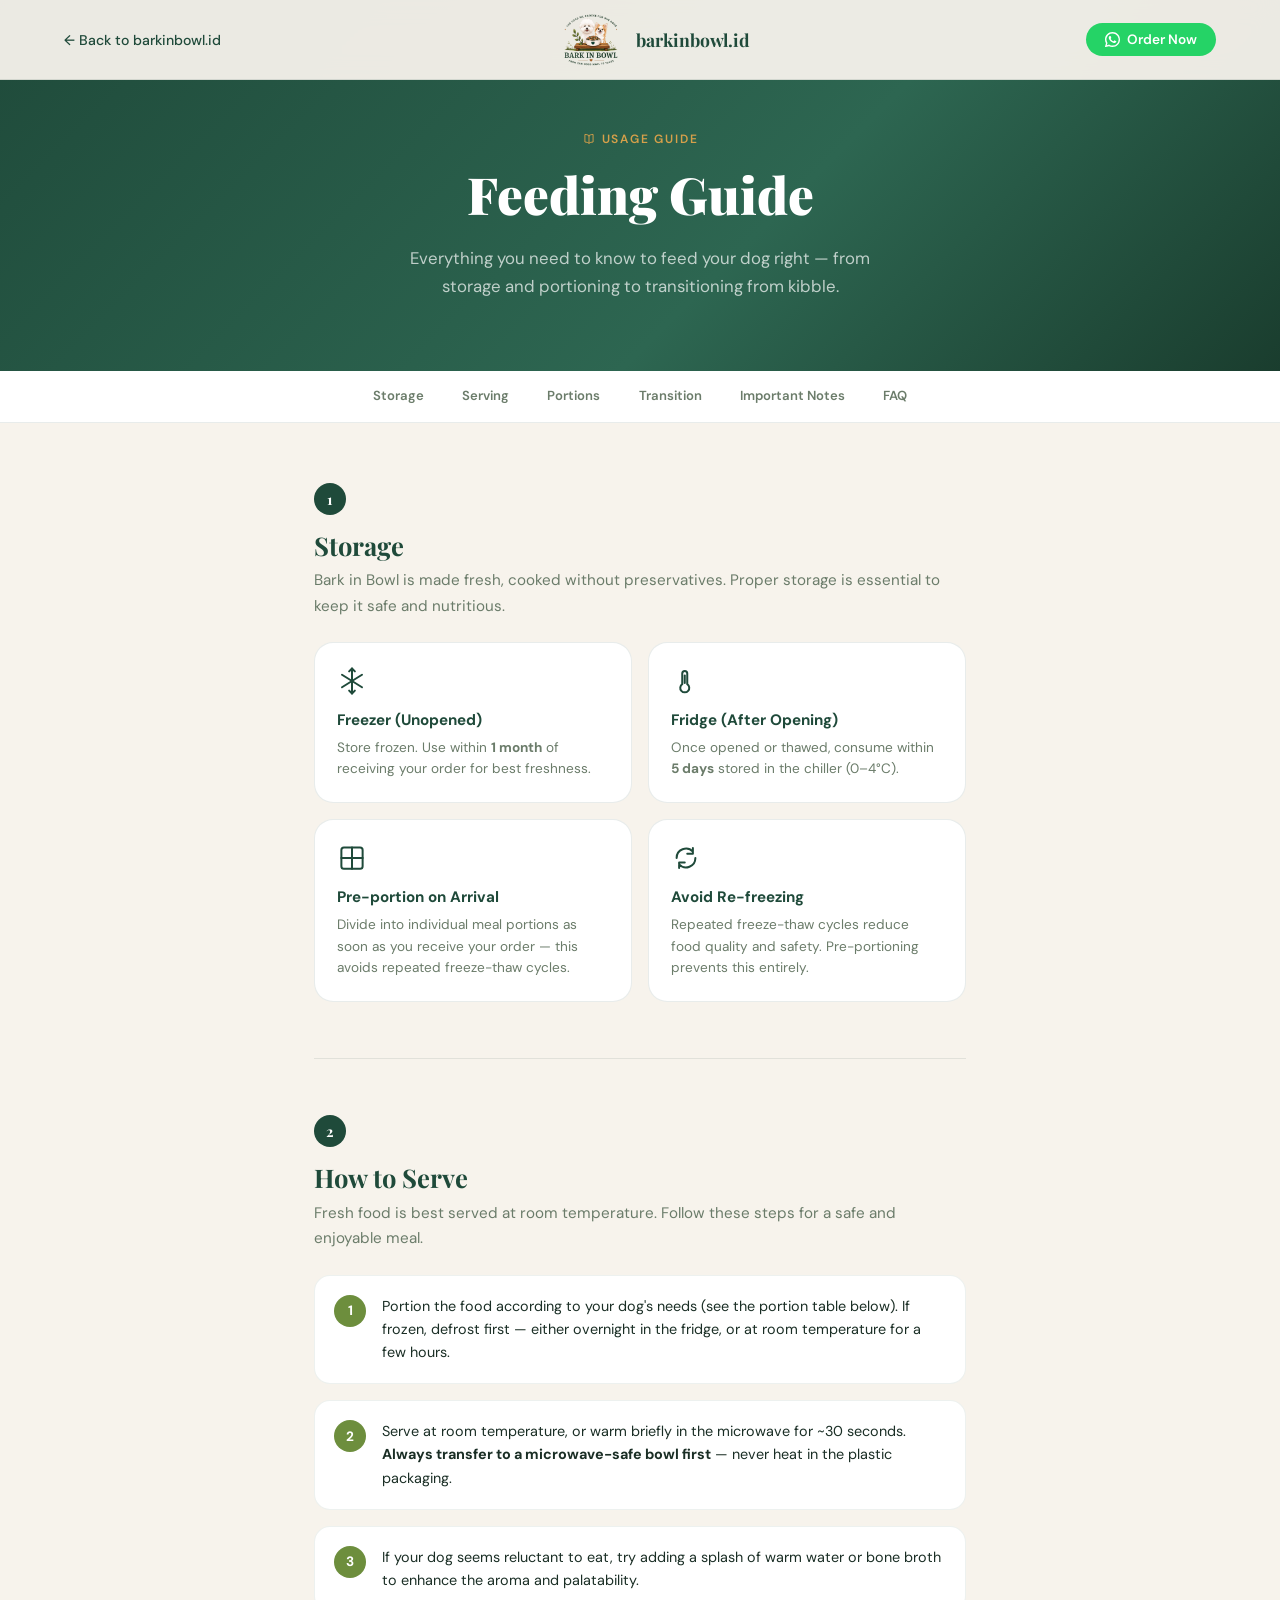
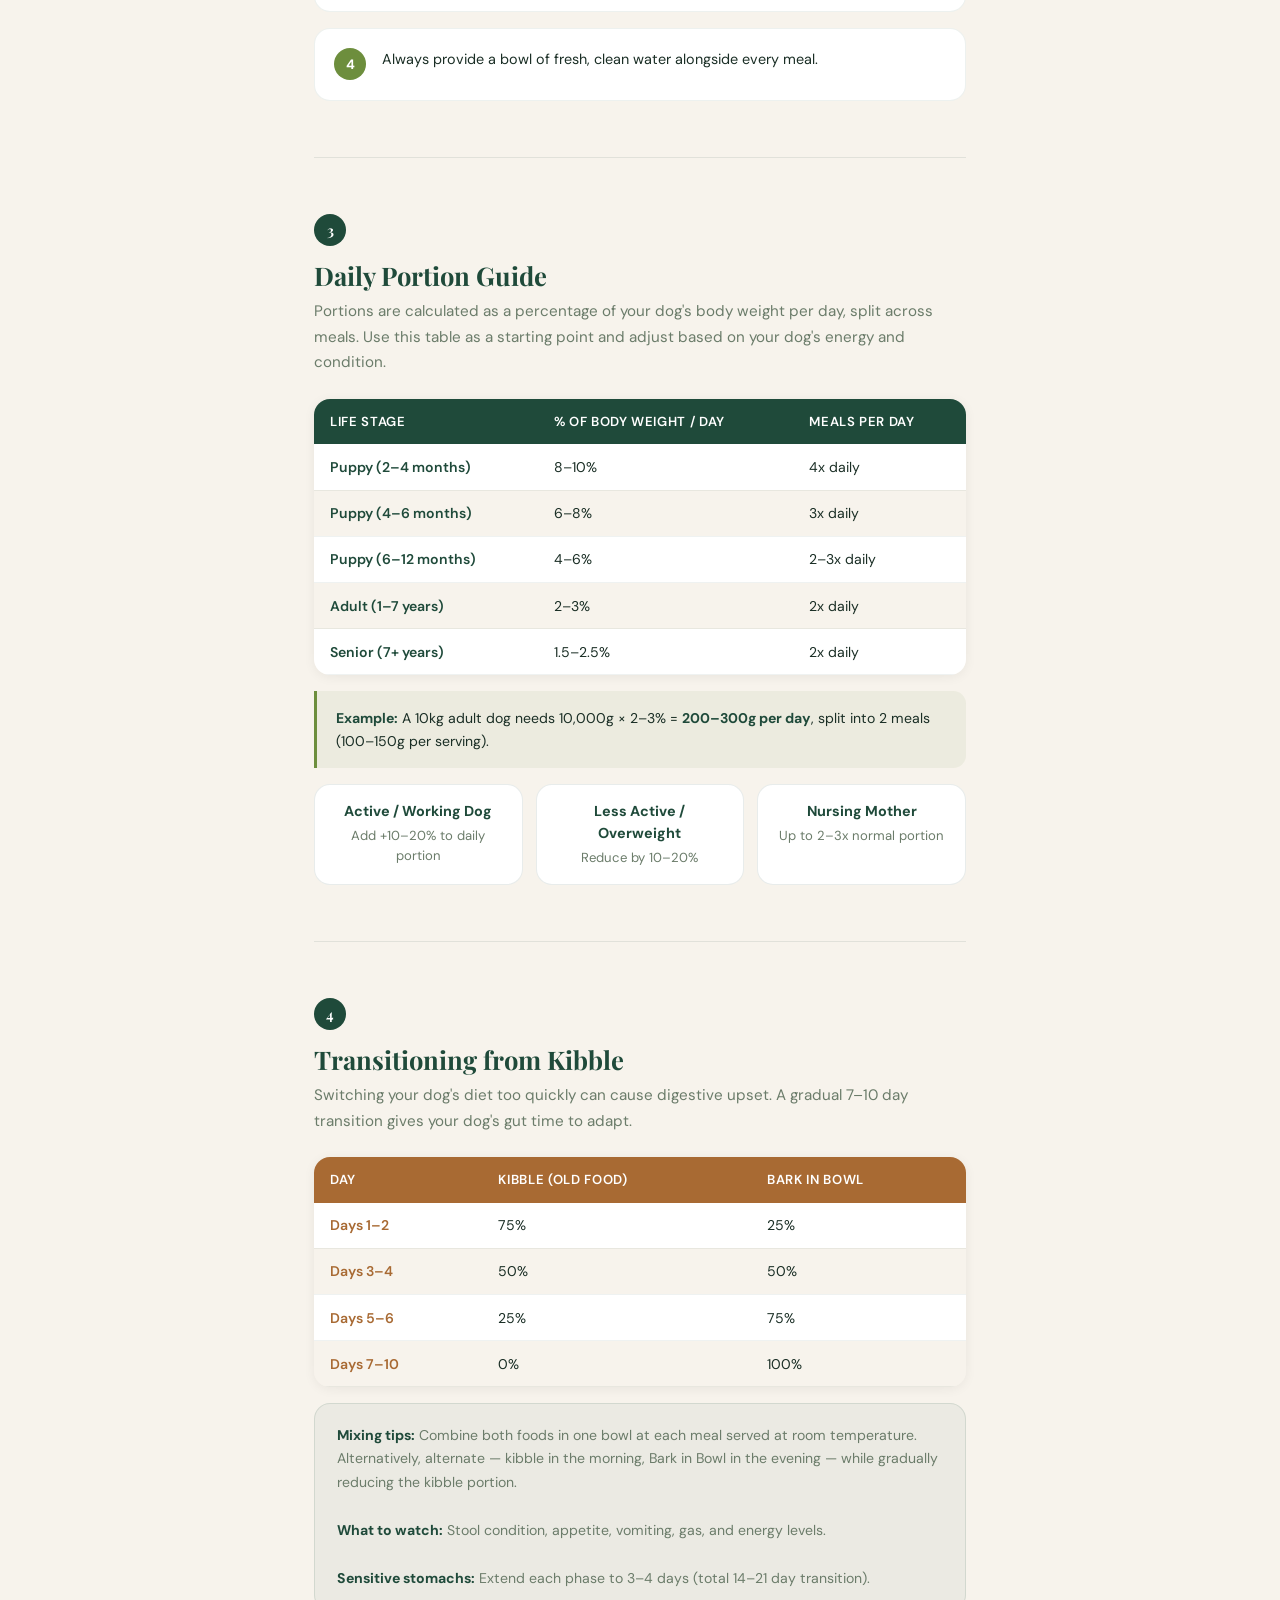
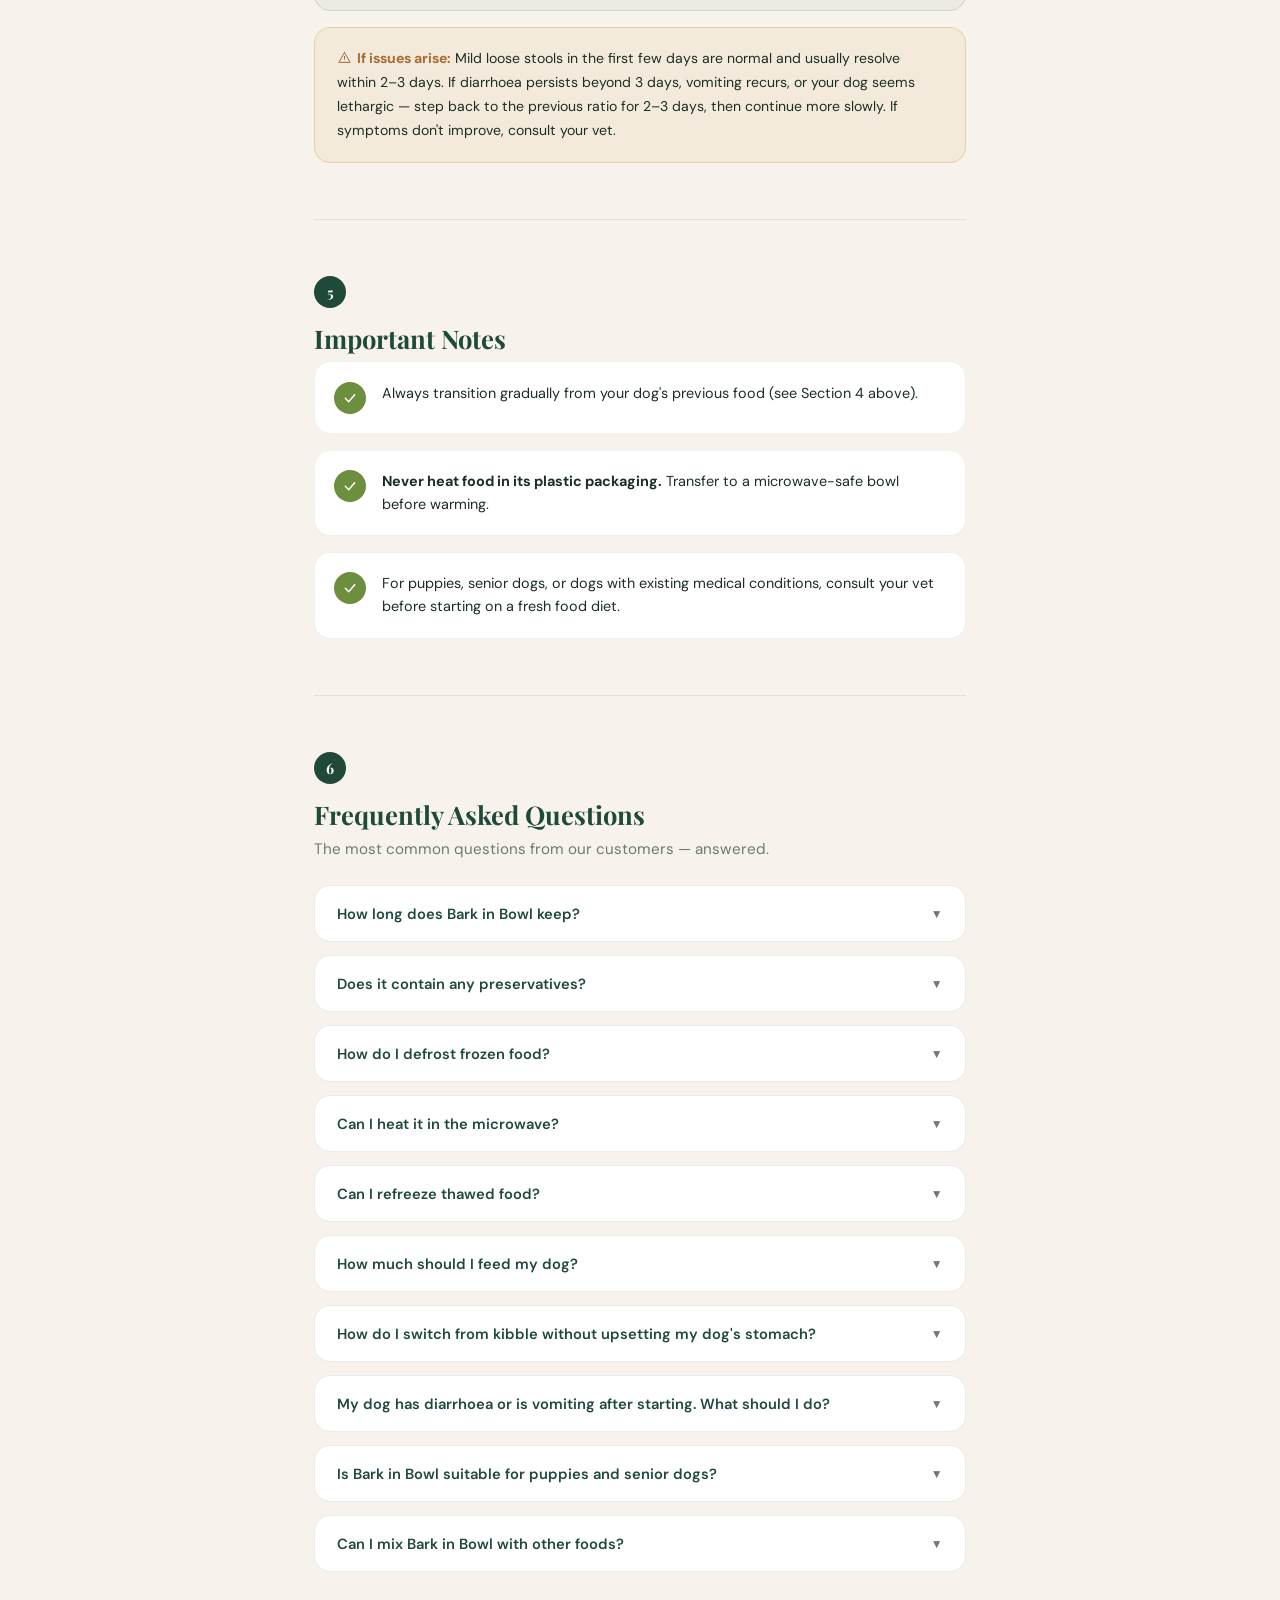
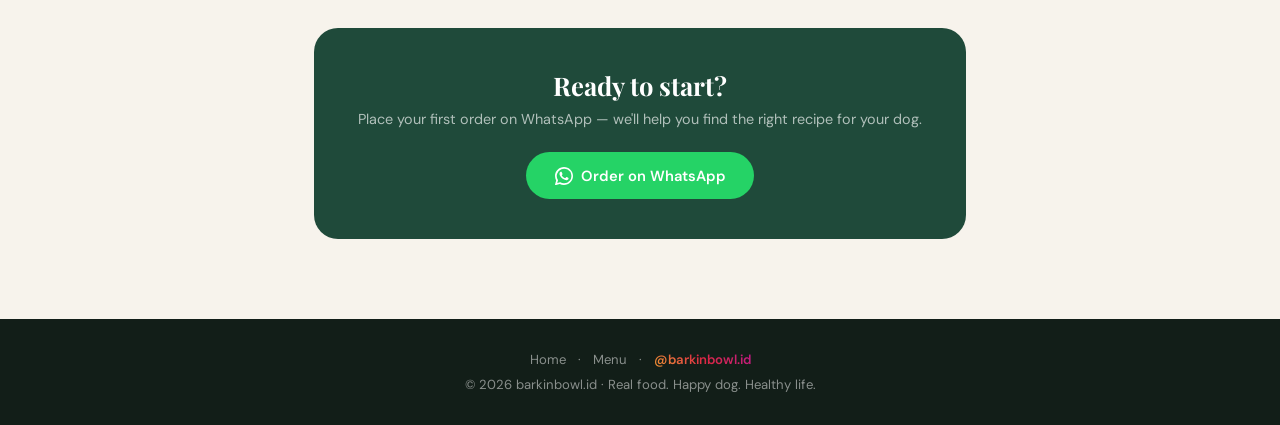
==== GuidePage/index.html @ c4e5d7c6 "Clean up URLs and stale WhatsApp number in feeding guide Rename GuidePage/guide.html to GuidePage/in" ====
<!DOCTYPE html>
<html lang="en">
<head>
  <meta charset="UTF-8"/>
  <meta name="viewport" content="width=device-width, initial-scale=1.0"/>
  <title>Feeding Guide – barkinbowl.id</title>
  <link href="https://fonts.googleapis.com/css2?family=Playfair+Display:ital,wght=0,700;0,900;1,700&family=DM+Sans:wght@300;400;500;600&display=swap" rel="stylesheet"/>
  <link rel="stylesheet" href="guide.css">
  <link rel="icon" href="../src/logo.png" type="image/png">
</head>
<body>

<nav>
  <a href="../" class="nav-back">← Back to barkinbowl.id</a>
  <a href="../" class="nav-logo">
    <img src="../src/logo.png" alt="Bark in Bowl" class="nav-logo-img">
    <span class="nav-logo-text">barkinbowl.id</span>
  </a>
  <a href="https://wa.me/6285110552828" target="_blank" class="nav-cta">
    <svg width="15" height="15" viewBox="0 0 24 24" fill="currentColor"><path d="M17.472 14.382c-.297-.149-1.758-.867-2.03-.967-.273-.099-.471-.148-.67.15-.197.297-.767.966-.94 1.164-.173.199-.347.223-.644.075-.297-.15-1.255-.463-2.39-1.475-.883-.788-1.48-1.761-1.653-2.059-.173-.297-.018-.458.13-.606.134-.133.298-.347.446-.52.149-.174.198-.298.298-.497.099-.198.05-.371-.025-.52-.075-.149-.669-1.612-.916-2.207-.242-.579-.487-.5-.669-.51-.173-.008-.371-.01-.57-.01-.198 0-.52.074-.792.372-.272.297-1.04 1.016-1.04 2.479 0 1.462 1.065 2.875 1.213 3.074.149.198 2.096 3.2 5.077 4.487.709.306 1.262.489 1.694.625.712.227 1.36.195 1.871.118.571-.085 1.758-.719 2.006-1.413.248-.694.248-1.289.173-1.413-.074-.124-.272-.198-.57-.347z"/><path d="M12 0C5.373 0 0 5.373 0 12c0 2.126.555 4.122 1.528 5.856L.057 23.215a.75.75 0 00.928.928l5.36-1.471A11.955 11.955 0 0012 24c6.627 0 12-5.373 12-12S18.627 0 12 0zm0 21.75a9.75 9.75 0 01-4.96-1.356l-.354-.21-3.676 1.008 1.007-3.676-.21-.354A9.75 9.75 0 1112 21.75z"/></svg>
    <span class="nav-cta-long">Order Now</span>
  </a>
</nav>

<div class="guide-hero">
  <div class="guide-hero-label"><svg viewBox="0 0 24 24" fill="none" stroke="currentColor" stroke-width="1.6" stroke-linecap="round" stroke-linejoin="round"><path d="M12 6.2C10.2 4.9 7.8 4.2 5 4.2v13c2.8 0 5.2.7 7 2 1.8-1.3 4.2-2 7-2v-13c-2.8 0-5.2.7-7 2z"/><line x1="12" y1="6.2" x2="12" y2="19.2"/></svg> Usage Guide</div>
  <h1>Feeding Guide</h1>
  <p>Everything you need to know to feed your dog right — from storage and portioning to transitioning from kibble.</p>
</div>

<div class="jump-nav">
  <a href="#storage">Storage</a>
  <a href="#serving">Serving</a>
  <a href="#portions">Portions</a>
  <a href="#transition">Transition</a>
  <a href="#notes">Important Notes</a>
  <a href="#faq">FAQ</a>
</div>

<div class="guide-content">

  <!-- 1. STORAGE -->
  <div class="guide-section" id="storage">
    <div class="guide-section-num">1</div>
    <h2>Storage</h2>
    <p class="section-intro">Bark in Bowl is made fresh, cooked without preservatives. Proper storage is essential to keep it safe and nutritious.</p>
    <div class="storage-cards">
      <div class="storage-card">
        <div class="s-icon"><svg viewBox="0 0 24 24" fill="none" stroke="currentColor" stroke-width="1.6" stroke-linecap="round"><line x1="12" y1="2" x2="12" y2="22"/><line x1="4" y1="7" x2="20" y2="17"/><line x1="20" y1="7" x2="4" y2="17"/><path d="M12 2l-2.3 2.3M12 2l2.3 2.3"/><path d="M12 22l-2.3-2.3M12 22l2.3-2.3"/></svg></div>
        <h4>Freezer (Unopened)</h4>
        <p>Store frozen. Use within <strong>1 month</strong> of receiving your order for best freshness.</p>
      </div>
      <div class="storage-card">
        <div class="s-icon"><svg viewBox="0 0 24 24" fill="none" stroke="currentColor" stroke-width="1.6" stroke-linecap="round" stroke-linejoin="round"><path d="M13 14.5V6a2 2 0 0 0-4 0v8.5a3.6 3.6 0 1 0 4 0z"/><line x1="11" y1="7.5" x2="11" y2="13.5"/></svg></div>
        <h4>Fridge (After Opening)</h4>
        <p>Once opened or thawed, consume within <strong>5 days</strong> stored in the chiller (0–4°C).</p>
      </div>
      <div class="storage-card">
        <div class="s-icon"><svg viewBox="0 0 24 24" fill="none" stroke="currentColor" stroke-width="1.6" stroke-linecap="round" stroke-linejoin="round"><rect x="3.5" y="3.5" width="17" height="17" rx="2"/><line x1="12" y1="3.5" x2="12" y2="20.5"/><line x1="3.5" y1="12" x2="20.5" y2="12"/></svg></div>
        <h4>Pre-portion on Arrival</h4>
        <p>Divide into individual meal portions as soon as you receive your order — this avoids repeated freeze-thaw cycles.</p>
      </div>
      <div class="storage-card">
        <div class="s-icon"><svg viewBox="0 0 24 24" fill="none" stroke="currentColor" stroke-width="1.6" stroke-linecap="round" stroke-linejoin="round"><path d="M4.5 12a7.5 7.5 0 0 1 13-5.1M17.5 4v4.5H13"/><path d="M19.5 12a7.5 7.5 0 0 1-13 5.1M6.5 20v-4.5H11"/></svg></div>
        <h4>Avoid Re-freezing</h4>
        <p>Repeated freeze-thaw cycles reduce food quality and safety. Pre-portioning prevents this entirely.</p>
      </div>
    </div>
  </div>
  <hr class="divider"/>

  <!-- 2. SERVING -->
  <div class="guide-section" id="serving">
    <div class="guide-section-num">2</div>
    <h2>How to Serve</h2>
    <p class="section-intro">Fresh food is best served at room temperature. Follow these steps for a safe and enjoyable meal.</p>
    <div class="serving-steps">
      <div class="serving-step">
        <div class="s-num">1</div>
        <p>Portion the food according to your dog's needs (see the portion table below). If frozen, defrost first — either overnight in the fridge, or at room temperature for a few hours.</p>
      </div>
      <div class="serving-step">
        <div class="s-num">2</div>
        <p>Serve at room temperature, or warm briefly in the microwave for ~30 seconds. <strong>Always transfer to a microwave-safe bowl first</strong> — never heat in the plastic packaging.</p>
      </div>
      <div class="serving-step">
        <div class="s-num">3</div>
        <p>If your dog seems reluctant to eat, try adding a splash of warm water or bone broth to enhance the aroma and palatability.</p>
      </div>
      <div class="serving-step">
        <div class="s-num">4</div>
        <p>Always provide a bowl of fresh, clean water alongside every meal.</p>
      </div>
    </div>
  </div>
  <hr class="divider"/>

  <!-- 3. PORTIONS -->
  <div class="guide-section" id="portions">
    <div class="guide-section-num">3</div>
    <h2>Daily Portion Guide</h2>
    <p class="section-intro">Portions are calculated as a percentage of your dog's body weight per day, split across meals. Use this table as a starting point and adjust based on your dog's energy and condition.</p>
    <table class="portion-table">
      <thead>
        <tr>
          <th>Life Stage</th>
          <th>% of Body Weight / Day</th>
          <th>Meals per Day</th>
        </tr>
      </thead>
      <tbody>
        <tr><td>Puppy (2–4 months)</td><td>8–10%</td><td>4x daily</td></tr>
        <tr><td>Puppy (4–6 months)</td><td>6–8%</td><td>3x daily</td></tr>
        <tr><td>Puppy (6–12 months)</td><td>4–6%</td><td>2–3x daily</td></tr>
        <tr><td>Adult (1–7 years)</td><td>2–3%</td><td>2x daily</td></tr>
        <tr><td>Senior (7+ years)</td><td>1.5–2.5%</td><td>2x daily</td></tr>
      </tbody>
    </table>
    <div class="portion-example">
      <strong>Example:</strong> A 10kg adult dog needs 10,000g × 2–3% = <strong>200–300g per day</strong>, split into 2 meals (100–150g per serving).
    </div>
    <div class="adjust-grid">
      <div class="adjust-card"><strong>Active / Working Dog</strong>Add +10–20% to daily portion</div>
      <div class="adjust-card"><strong>Less Active / Overweight</strong>Reduce by 10–20%</div>
      <div class="adjust-card"><strong>Nursing Mother</strong>Up to 2–3x normal portion</div>
    </div>
  </div>
  <hr class="divider"/>

  <!-- 4. TRANSITION -->
  <div class="guide-section" id="transition">
    <div class="guide-section-num">4</div>
    <h2>Transitioning from Kibble</h2>
    <p class="section-intro">Switching your dog's diet too quickly can cause digestive upset. A gradual 7–10 day transition gives your dog's gut time to adapt.</p>
    <table class="transition-table">
      <thead>
        <tr>
          <th>Day</th>
          <th>Kibble (old food)</th>
          <th>Bark in Bowl</th>
        </tr>
      </thead>
      <tbody>
        <tr><td>Days 1–2</td><td>75%</td><td>25%</td></tr>
        <tr><td>Days 3–4</td><td>50%</td><td>50%</td></tr>
        <tr><td>Days 5–6</td><td>25%</td><td>75%</td></tr>
        <tr><td>Days 7–10</td><td>0%</td><td>100%</td></tr>
      </tbody>
    </table>
    <div class="tip-box">
      <strong>Mixing tips:</strong> Combine both foods in one bowl at each meal served at room temperature. Alternatively, alternate — kibble in the morning, Bark in Bowl in the evening — while gradually reducing the kibble portion.<br><br>
      <strong>What to watch:</strong> Stool condition, appetite, vomiting, gas, and energy levels.<br><br>
      <strong>Sensitive stomachs:</strong> Extend each phase to 3–4 days (total 14–21 day transition).
    </div>
    <div class="warning-box">
      <strong><svg class="warning-icon" viewBox="0 0 24 24" fill="none" stroke="currentColor" stroke-width="1.6" stroke-linecap="round" stroke-linejoin="round"><path d="M12 3.8l9 16H3l9-16z"/><line x1="12" y1="10" x2="12" y2="14.5"/><circle cx="12" cy="17.3" r="0.6" fill="currentColor" stroke="none"/></svg> If issues arise:</strong> Mild loose stools in the first few days are normal and usually resolve within 2–3 days. If diarrhoea persists beyond 3 days, vomiting recurs, or your dog seems lethargic — step back to the previous ratio for 2–3 days, then continue more slowly. If symptoms don't improve, consult your vet.
    </div>
  </div>
  <hr class="divider"/>

  <!-- 5. NOTES -->
  <div class="guide-section" id="notes">
    <div class="guide-section-num">5</div>
    <h2>Important Notes</h2>
    <div class="serving-steps">
      <div class="serving-step">
        <div class="s-num"><svg viewBox="0 0 24 24" fill="none" stroke="currentColor" stroke-width="2.2" stroke-linecap="round" stroke-linejoin="round"><path d="M5 12.5l5 5L19 7"/></svg></div>
        <p>Always transition gradually from your dog's previous food (see Section 4 above).</p>
      </div>
      <div class="serving-step">
        <div class="s-num"><svg viewBox="0 0 24 24" fill="none" stroke="currentColor" stroke-width="2.2" stroke-linecap="round" stroke-linejoin="round"><path d="M5 12.5l5 5L19 7"/></svg></div>
        <p><strong>Never heat food in its plastic packaging.</strong> Transfer to a microwave-safe bowl before warming.</p>
      </div>
      <div class="serving-step">
        <div class="s-num"><svg viewBox="0 0 24 24" fill="none" stroke="currentColor" stroke-width="2.2" stroke-linecap="round" stroke-linejoin="round"><path d="M5 12.5l5 5L19 7"/></svg></div>
        <p>For puppies, senior dogs, or dogs with existing medical conditions, consult your vet before starting on a fresh food diet.</p>
      </div>
    </div>
  </div>
  <hr class="divider"/>

  <!-- 6. FAQ -->
  <div class="guide-section" id="faq">
    <div class="guide-section-num">6</div>
    <h2>Frequently Asked Questions</h2>
    <p class="section-intro">The most common questions from our customers — answered.</p>
    <div class="faq-list">

      <div class="faq-item">
        <div class="faq-q" onclick="toggleFaq(this)">How long does Bark in Bowl keep? <span class="faq-arrow">▼</span></div>
        <div class="faq-a">Up to 1 month frozen (from the date received). Once opened or thawed, consume within 5 days stored in the fridge at 0–4°C.</div>
      </div>

      <div class="faq-item">
        <div class="faq-q" onclick="toggleFaq(this)">Does it contain any preservatives? <span class="faq-arrow">▼</span></div>
        <div class="faq-a">No. Bark in Bowl is made fresh and cooked without any preservatives or artificial additives. This is why proper storage is important.</div>
      </div>

      <div class="faq-item">
        <div class="faq-q" onclick="toggleFaq(this)">How do I defrost frozen food? <span class="faq-arrow">▼</span></div>
        <div class="faq-a">Move the portion you need to the fridge the night before, or leave it at room temperature for a few hours before serving. Avoid leaving food at room temperature for more than 2 hours.</div>
      </div>

      <div class="faq-item">
        <div class="faq-q" onclick="toggleFaq(this)">Can I heat it in the microwave? <span class="faq-arrow">▼</span></div>
        <div class="faq-a">Yes — about 30 seconds is usually enough. Always transfer to a microwave-safe bowl first. Never heat inside the original plastic packaging.</div>
      </div>

      <div class="faq-item">
        <div class="faq-q" onclick="toggleFaq(this)">Can I refreeze thawed food? <span class="faq-arrow">▼</span></div>
        <div class="faq-a">We strongly advise against it. Repeated freeze-thaw cycles reduce quality and food safety. This is why we recommend pre-portioning your order on the day it arrives.</div>
      </div>

      <div class="faq-item">
        <div class="faq-q" onclick="toggleFaq(this)">How much should I feed my dog? <span class="faq-arrow">▼</span></div>
        <div class="faq-a">Use the portion table in Section 3 — portions are calculated as a percentage of your dog's body weight based on their life stage. Adjust up or down based on activity level and body condition.</div>
      </div>

      <div class="faq-item">
        <div class="faq-q" onclick="toggleFaq(this)">How do I switch from kibble without upsetting my dog's stomach? <span class="faq-arrow">▼</span></div>
        <div class="faq-a">Follow the 7–10 day gradual transition plan in Section 4. Mix the two foods slowly, increasing Bark in Bowl while reducing kibble over time. Dogs with sensitive stomachs may need 14–21 days.</div>
      </div>

      <div class="faq-item">
        <div class="faq-q" onclick="toggleFaq(this)">My dog has diarrhoea or is vomiting after starting. What should I do? <span class="faq-arrow">▼</span></div>
        <div class="faq-a">Mild loose stools in the first few days are common and usually resolve on their own within 2–3 days. If symptoms persist beyond 3 days, or your dog seems lethargic or is vomiting repeatedly — step back to the previous kibble ratio for a few days, then continue the transition more slowly. If it doesn't improve, consult your vet.</div>
      </div>

      <div class="faq-item">
        <div class="faq-q" onclick="toggleFaq(this)">Is Bark in Bowl suitable for puppies and senior dogs? <span class="faq-arrow">▼</span></div>
        <div class="faq-a">Yes, it's suitable for all life stages. However, for puppies, senior dogs, or dogs with existing health conditions, we recommend consulting your vet before starting.</div>
      </div>

      <div class="faq-item">
        <div class="faq-q" onclick="toggleFaq(this)">Can I mix Bark in Bowl with other foods? <span class="faq-arrow">▼</span></div>
        <div class="faq-a">Yes — especially during the transition period. Serve the mixture at room temperature. Avoid microwaving mixed kibble-and-fresh meals together.</div>
      </div>

    </div>
  </div>

  <!-- BOTTOM CTA -->
  <div class="guide-cta">
    <h3>Ready to start?</h3>
    <p>Place your first order on WhatsApp — we'll help you find the right recipe for your dog.</p>
    <a href="https://wa.me/6285110552828?text=Hi!%20I'd%20like%20to%20place%20an%20order%20from%20barkinbowl.id" target="_blank">
      <svg width="18" height="18" viewBox="0 0 24 24" fill="currentColor"><path d="M17.472 14.382c-.297-.149-1.758-.867-2.03-.967-.273-.099-.471-.148-.67.15-.197.297-.767.966-.94 1.164-.173.199-.347.223-.644.075-.297-.15-1.255-.463-2.39-1.475-.883-.788-1.48-1.761-1.653-2.059-.173-.297-.018-.458.13-.606.134-.133.298-.347.446-.52.149-.174.198-.298.298-.497.099-.198.05-.371-.025-.52-.075-.149-.669-1.612-.916-2.207-.242-.579-.487-.5-.669-.51-.173-.008-.371-.01-.57-.01-.198 0-.52.074-.792.372-.272.297-1.04 1.016-1.04 2.479 0 1.462 1.065 2.875 1.213 3.074.149.198 2.096 3.2 5.077 4.487.709.306 1.262.489 1.694.625.712.227 1.36.195 1.871.118.571-.085 1.758-.719 2.006-1.413.248-.694.248-1.289.173-1.413-.074-.124-.272-.198-.57-.347z"/><path d="M12 0C5.373 0 0 5.373 0 12c0 2.126.555 4.122 1.528 5.856L.057 23.215a.75.75 0 00.928.928l5.36-1.471A11.955 11.955 0 0012 24c6.627 0 12-5.373 12-12S18.627 0 12 0zm0 21.75a9.75 9.75 0 01-4.96-1.356l-.354-.21-3.676 1.008 1.007-3.676-.21-.354A9.75 9.75 0 1112 21.75z"/></svg>
      Order on WhatsApp
    </a>
  </div>

</div>

<footer>
  <p>
    <a href="../">Home</a> ·
    <a href="../#menu">Menu</a> ·
    <a href="https://instagram.com/barkinbowl.id" target="_blank" class="ig-handle">@barkinbowl.id</a>
  </p>
  <p class="footer-copyright">© 2026 barkinbowl.id · Real food. Happy dog. Healthy life.</p>
</footer>

<script>
  function toggleFaq(el) {
    const item = el.parentElement;
    item.classList.toggle('open');
  }
</script>
</body>
</html>
---- GuidePage/guide.css ----
*, *::before, *::after { box-sizing: border-box; margin: 0; padding: 0; }

:root {
  --forest: #1F4A3A; 
  --cream: #F7F3EC; 
  --brown: #A86A33;
  --sage: #A9B88D; 
  --leaf: #6D8E3D; 
  --honey: #D6A04A;
  --text: #1a2e25; 
  --muted: #6b7c6a; 
  --wa-green: #25D366;
}

html { scroll-behavior: smooth; }
body { font-family: 'DM Sans', sans-serif; background: var(--cream); color: var(--text); overflow-x: hidden; }

/* ─── NAV ─── */
nav {
  position: fixed; top: 0; width: 100%; z-index: 100;
  background: rgba(247,243,236,0.95); backdrop-filter: blur(12px);
  border-bottom: 1px solid rgba(31,74,58,0.12);
  display: flex; align-items: center; justify-content: space-between;
  padding: 0 5vw; height: 80px;
}
.nav-logo { display: flex; align-items: center; gap: 10px; text-decoration: none; }
.nav-logo-img { height: 70px; width: auto; display: block; }
.nav-logo-text { font-family: 'Playfair Display', serif; font-size: 1.1rem; font-weight: 700; color: var(--forest); }
.nav-back { display: flex; align-items: center; gap: 6px; text-decoration: none; color: var(--forest); font-size: 0.88rem; font-weight: 500; transition: color .2s; }
.nav-back:hover { color: var(--brown); }
.nav-cta {
  background: var(--wa-green); color: #fff; border: none; border-radius: 2rem;
  padding: 0.5rem 1.2rem; font-size: 0.85rem; font-weight: 600;
  display: flex; align-items: center; gap: 7px; text-decoration: none;
}

/* ─── HERO ─── */
.guide-hero {
  background: linear-gradient(135deg, var(--forest) 0%, #2d6651 60%, #1a3d2e 100%);
  padding: 130px 5vw 70px; text-align: center;
}
.guide-hero-label { display: inline-flex; align-items: center; gap: 6px; font-size: 0.75rem; font-weight: 600; letter-spacing: 0.15em; text-transform: uppercase; color: var(--honey); margin-bottom: 0.8rem; }
.guide-hero-label svg { width: 14px; height: 14px; }
.guide-hero h1 { font-family: 'Playfair Display', serif; font-size: clamp(2.2rem, 4vw, 3.5rem); font-weight: 900; color: #fff; margin-bottom: 1rem; }
.guide-hero p { font-size: 1.05rem; color: rgba(255,255,255,0.7); max-width: 520px; margin: 0 auto; line-height: 1.7; }

/* ─── JUMP NAV ─── */
.jump-nav {
  background: #fff; border-bottom: 1px solid rgba(31,74,58,0.1);
  padding: 0 5vw; display: flex; gap: 0; overflow-x: auto; position: sticky; top: 80px; z-index: 50; justify-content: center;
}
.jump-nav a {
  padding: 1rem 1.2rem; font-size: 0.82rem; font-weight: 600; color: var(--muted);
  text-decoration: none; white-space: nowrap; border-bottom: 2px solid transparent;
  transition: color .2s, border-color .2s;
}
.jump-nav a:hover { color: var(--forest); border-color: var(--forest); }

/* ─── CONTENT COMMON ─── */
.guide-content { max-width: 780px; margin: 0 auto; padding: 60px 5vw 80px; }
.guide-section { margin-bottom: 3.5rem; }
.guide-section-num {
  display: inline-flex; align-items: center; justify-content: center;
  width: 32px; height: 32px; border-radius: 50%; background: var(--forest); color: #fff;
  font-family: 'Playfair Display', serif; font-size: 0.9rem; font-weight: 700;
  margin-bottom: 0.8rem;
}
.guide-section h2 { font-family: 'Playfair Display', serif; font-size: 1.6rem; font-weight: 700; color: var(--forest); margin-bottom: 0.4rem; }
.guide-section .section-intro { font-size: 0.95rem; color: var(--muted); line-height: 1.7; margin-bottom: 1.4rem; }
.divider { border: none; border-top: 1px solid rgba(31,74,58,0.1); margin-bottom: 3.5rem; }

/* ─── STORAGE CARDS ─── */
.storage-cards { display: grid; grid-template-columns: 1fr 1fr; gap: 1rem; }
.storage-card {
  background: #fff; border-radius: 1.2rem; padding: 1.4rem;
  border: 1px solid rgba(31,74,58,0.1);
}
.storage-card .s-icon { color: var(--forest); margin-bottom: 0.6rem; }
.storage-card .s-icon svg { width: 30px; height: 30px; }
.storage-card h4 { font-weight: 700; color: var(--forest); margin-bottom: 0.4rem; font-size: 0.95rem; }
.storage-card p { font-size: 0.85rem; color: var(--muted); line-height: 1.6; }

/* ─── SERVING STEPS ─── */
.serving-steps { display: flex; flex-direction: column; gap: 1rem; }
.serving-step { display: flex; gap: 1rem; align-items: flex-start; background: #fff; border-radius: 1rem; padding: 1.2rem; border: 1px solid rgba(31,74,58,0.08); }
.serving-step .s-num { min-width: 32px; height: 32px; border-radius: 50%; background: var(--leaf); color: #fff; font-weight: 700; font-size: 0.85rem; display: flex; align-items: center; justify-content: center; flex-shrink: 0; }
.serving-step .s-num svg { width: 16px; height: 16px; }
.serving-step p { font-size: 0.9rem; color: var(--text); line-height: 1.6; }

/* ─── PORTION TABLE ─── */
.portion-table { width: 100%; border-collapse: collapse; border-radius: 1rem; overflow: hidden; box-shadow: 0 2px 12px rgba(0,0,0,0.06); }
.portion-table thead { background: var(--forest); color: #fff; }
.portion-table thead th { padding: 0.9rem 1rem; text-align: left; font-size: 0.82rem; font-weight: 600; letter-spacing: 0.05em; text-transform: uppercase; }
.portion-table tbody tr { background: #fff; border-bottom: 1px solid rgba(31,74,58,0.07); }
.portion-table tbody tr:nth-child(even) { background: var(--cream); }
.portion-table tbody td { padding: 0.85rem 1rem; font-size: 0.88rem; color: var(--text); }
.portion-table tbody td:first-child { font-weight: 600; color: var(--forest); }
.portion-example {
  margin-top: 1rem; background: rgba(109,142,61,0.08); border-left: 3px solid var(--leaf);
  border-radius: 0 0.8rem 0.8rem 0; padding: 1rem 1.2rem;
  font-size: 0.88rem; color: var(--text); line-height: 1.6;
}
.portion-example strong { color: var(--forest); }
.adjust-grid { display: grid; grid-template-columns: 1fr 1fr 1fr; gap: 0.8rem; margin-top: 1rem; }
.adjust-card { background: #fff; border-radius: 1rem; padding: 1rem; border: 1px solid rgba(31,74,58,0.1); text-align: center; font-size: 0.82rem; color: var(--muted); line-height: 1.5; }
.adjust-card strong { display: block; color: var(--forest); font-size: 0.9rem; margin-bottom: 0.2rem; }

/* ─── TRANSITION TABLE ─── */
.transition-table { width: 100%; border-collapse: collapse; border-radius: 1rem; overflow: hidden; box-shadow: 0 2px 12px rgba(0,0,0,0.06); }
.transition-table thead { background: var(--brown); color: #fff; }
.transition-table thead th { padding: 0.9rem 1rem; text-align: left; font-size: 0.82rem; font-weight: 600; letter-spacing: 0.05em; text-transform: uppercase; }
.transition-table tbody tr { background: #fff; border-bottom: 1px solid rgba(31,74,58,0.07); }
.transition-table tbody tr:nth-child(even) { background: var(--cream); }
.transition-table tbody td { padding: 0.85rem 1rem; font-size: 0.88rem; color: var(--text); }
.transition-table tbody td:first-child { font-weight: 600; color: var(--brown); }

/* ─── CALLOUTS ─── */
.tip-box {
  background: rgba(31,74,58,0.05); border: 1px solid rgba(31,74,58,0.12);
  border-radius: 1rem; padding: 1.2rem 1.4rem; margin-top: 1rem;
  font-size: 0.88rem; color: var(--muted); line-height: 1.7;
}
.tip-box strong { color: var(--forest); }

.warning-box {
  background: rgba(214,160,74,0.1); border: 1px solid rgba(214,160,74,0.35);
  border-radius: 1rem; padding: 1.2rem 1.4rem; margin-top: 1rem;
  font-size: 0.88rem; color: var(--text); line-height: 1.7;
}
.warning-box strong { color: var(--brown); }
.warning-box .warning-icon { width: 15px; height: 15px; vertical-align: -2px; margin-right: 2px; }

/* ─── FAQ ─── */
.faq-list { display: flex; flex-direction: column; gap: 0.8rem; }
.faq-item { background: #fff; border-radius: 1rem; border: 1px solid rgba(31,74,58,0.1); overflow: hidden; }
.faq-q {
  padding: 1.1rem 1.4rem; font-weight: 600; font-size: 0.92rem; color: var(--forest);
  cursor: pointer; display: flex; justify-content: space-between; align-items: center;
  gap: 1rem; user-select: none;
}
.faq-q:hover { background: rgba(31,74,58,0.03); }
.faq-arrow { flex-shrink: 0; font-size: 0.75rem; transition: transform .2s; color: var(--muted); }
.faq-item.open .faq-arrow { transform: rotate(180deg); }
.faq-a { display: none; padding: 0 1.4rem 1.1rem; font-size: 0.88rem; color: var(--muted); line-height: 1.7; border-top: 1px solid rgba(31,74,58,0.07); padding-top: 1rem; }
.faq-item.open .faq-a { display: block; }

/* ─── CTA BOTTOM ─── */
.guide-cta {
  background: var(--forest); border-radius: 1.5rem; padding: 2.5rem;
  text-align: center; margin-top: 3rem;
}
.guide-cta h3 { font-family: 'Playfair Display', serif; font-size: 1.6rem; color: #fff; margin-bottom: 0.5rem; }
.guide-cta p { color: rgba(255,255,255,0.65); font-size: 0.9rem; margin-bottom: 1.5rem; }
.guide-cta a {
  background: var(--wa-green); color: #fff; border-radius: 2rem;
  padding: 0.85rem 1.8rem; font-size: 0.92rem; font-weight: 600;
  display: inline-flex; align-items: center; gap: 8px; text-decoration: none;
  transition: opacity .2s;
}
.guide-cta a:hover { opacity: 0.88; }

/* ─── FOOTER ─── */
footer { background: #121e18; color: rgba(255,255,255,0.5); padding: 2rem 5vw; text-align: center; font-size: 0.82rem; }
footer a { color: rgba(255,255,255,0.5); text-decoration: none; margin: 0 0.5rem; }
footer a:hover { color: var(--honey); }
.footer-copyright { margin-top: 0.5rem; }

/* Instagram Typography Link styling */
.ig-handle {
  color: #bc1888; font-weight: 600; text-decoration: none;
  background: linear-gradient(45deg, #f09433, #e6683c, #dc2743, #cc2366, #bc1888);
  -webkit-background-clip: text; -webkit-text-fill-color: transparent; background-clip: text;
  transition: opacity .2s;
}
.ig-handle:hover { opacity: 0.75; }

/* ─── RESPONSIVE ─── */
@media (max-width: 768px) {
  nav { padding: 0 4vw; height: 60px; }
  .nav-logo { display: none; }
  .nav-back { font-size: 0.82rem; }
  .nav-cta { padding: 0.45rem 1rem; font-size: 0.82rem; gap: 5px; }
  .nav-cta svg { width: 14px; height: 14px; }

  .guide-hero { padding: 95px 5vw 50px; }
  .guide-hero h1 { font-size: 2.2rem; }
  .guide-hero p { font-size: 0.92rem; }

  .jump-nav { top: 60px; }
  .jump-nav a { padding: 0.75rem 0.85rem; font-size: 0.75rem; }

  .guide-content { padding: 40px 5vw 60px; }
  .storage-cards { grid-template-columns: 1fr; }
  .adjust-grid { grid-template-columns: 1fr; }
  .portion-table, .transition-table { font-size: 0.8rem; }
  .portion-table th, .transition-table th,
  .portion-table td, .transition-table td { padding: 0.65rem 0.6rem; }
}
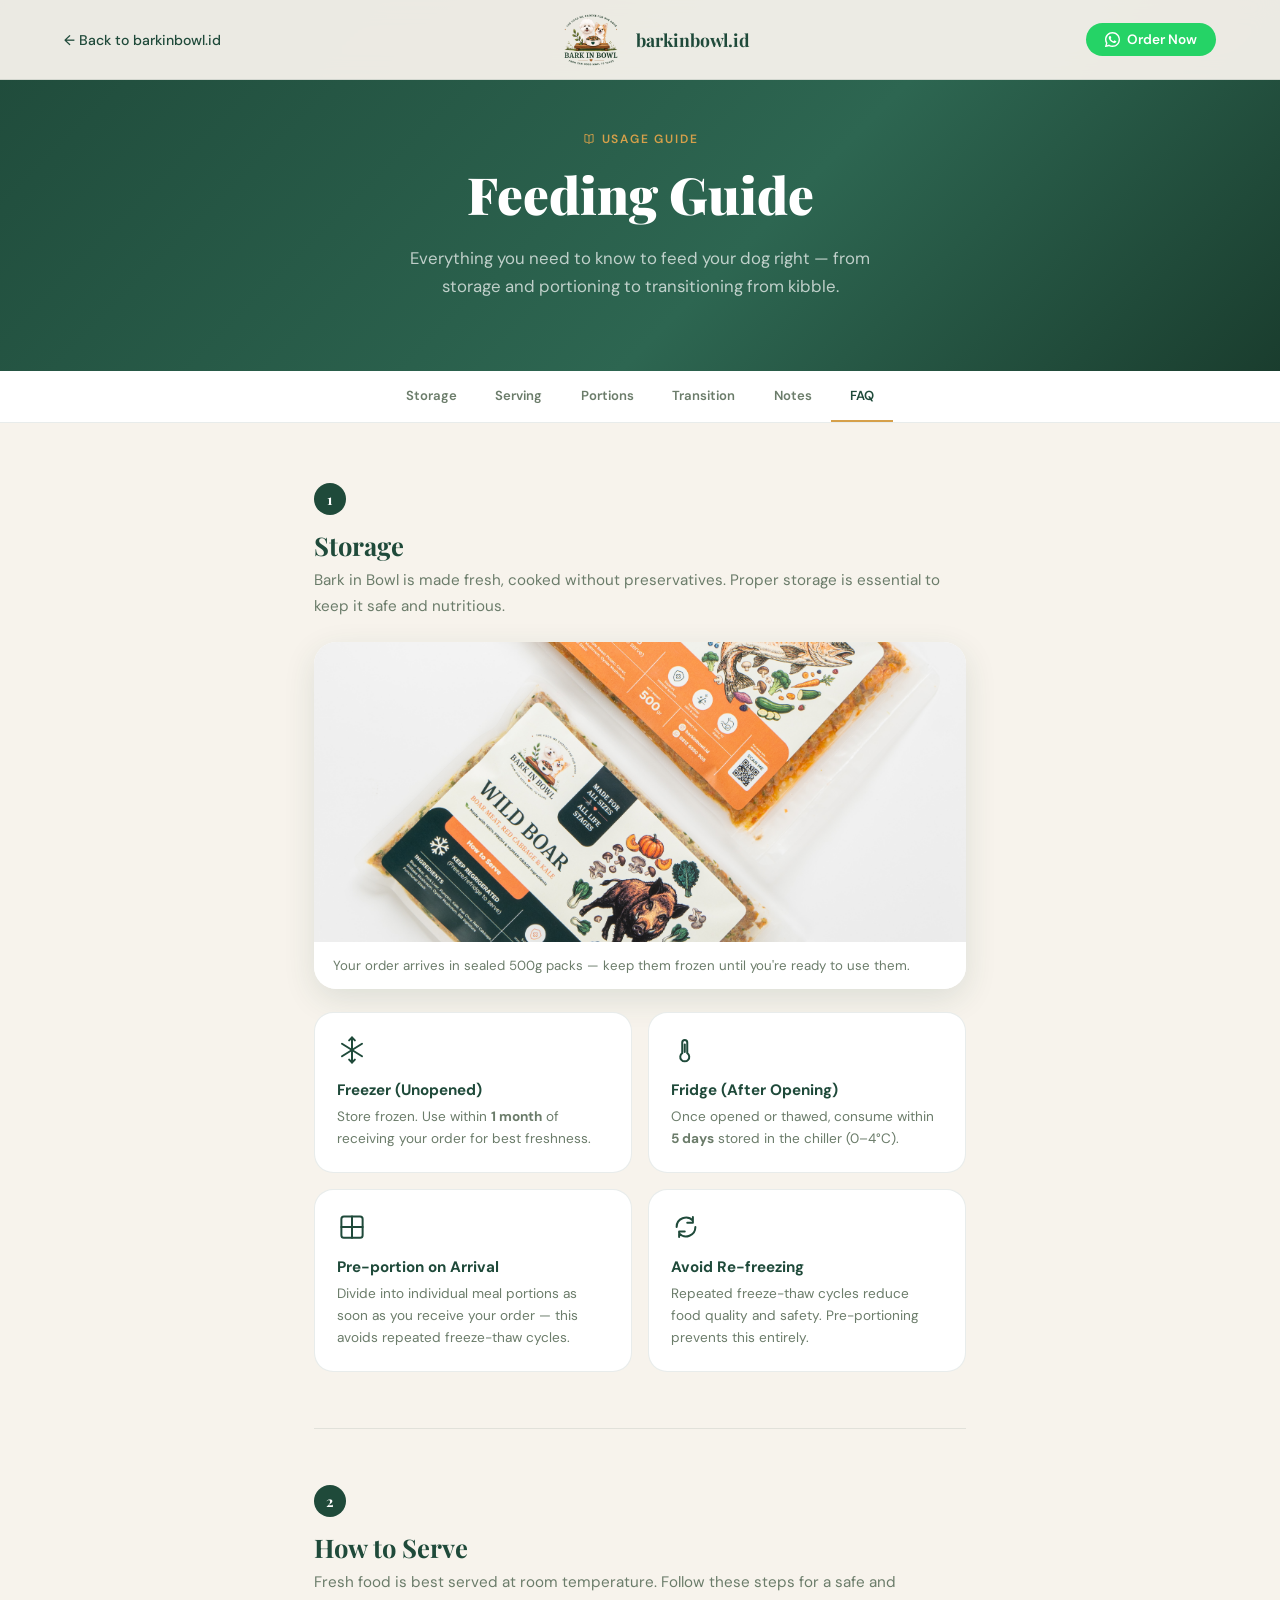
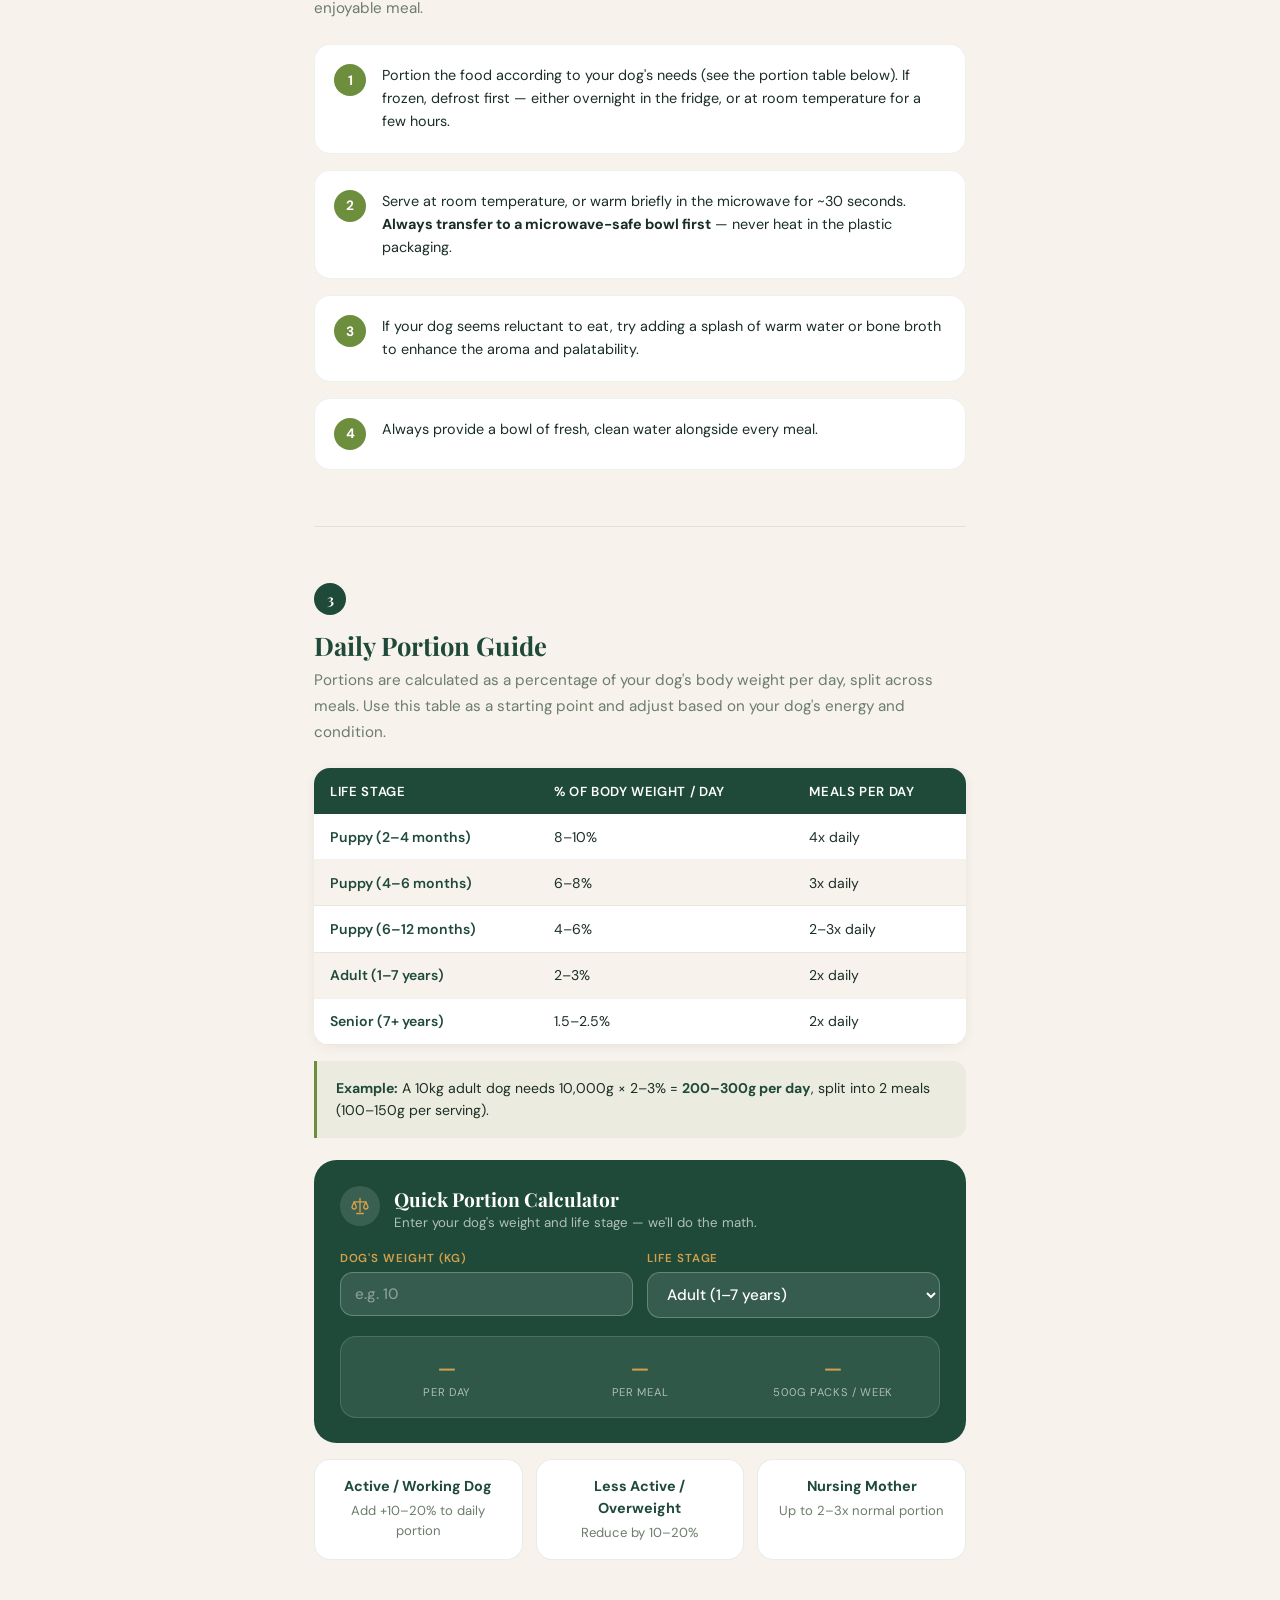
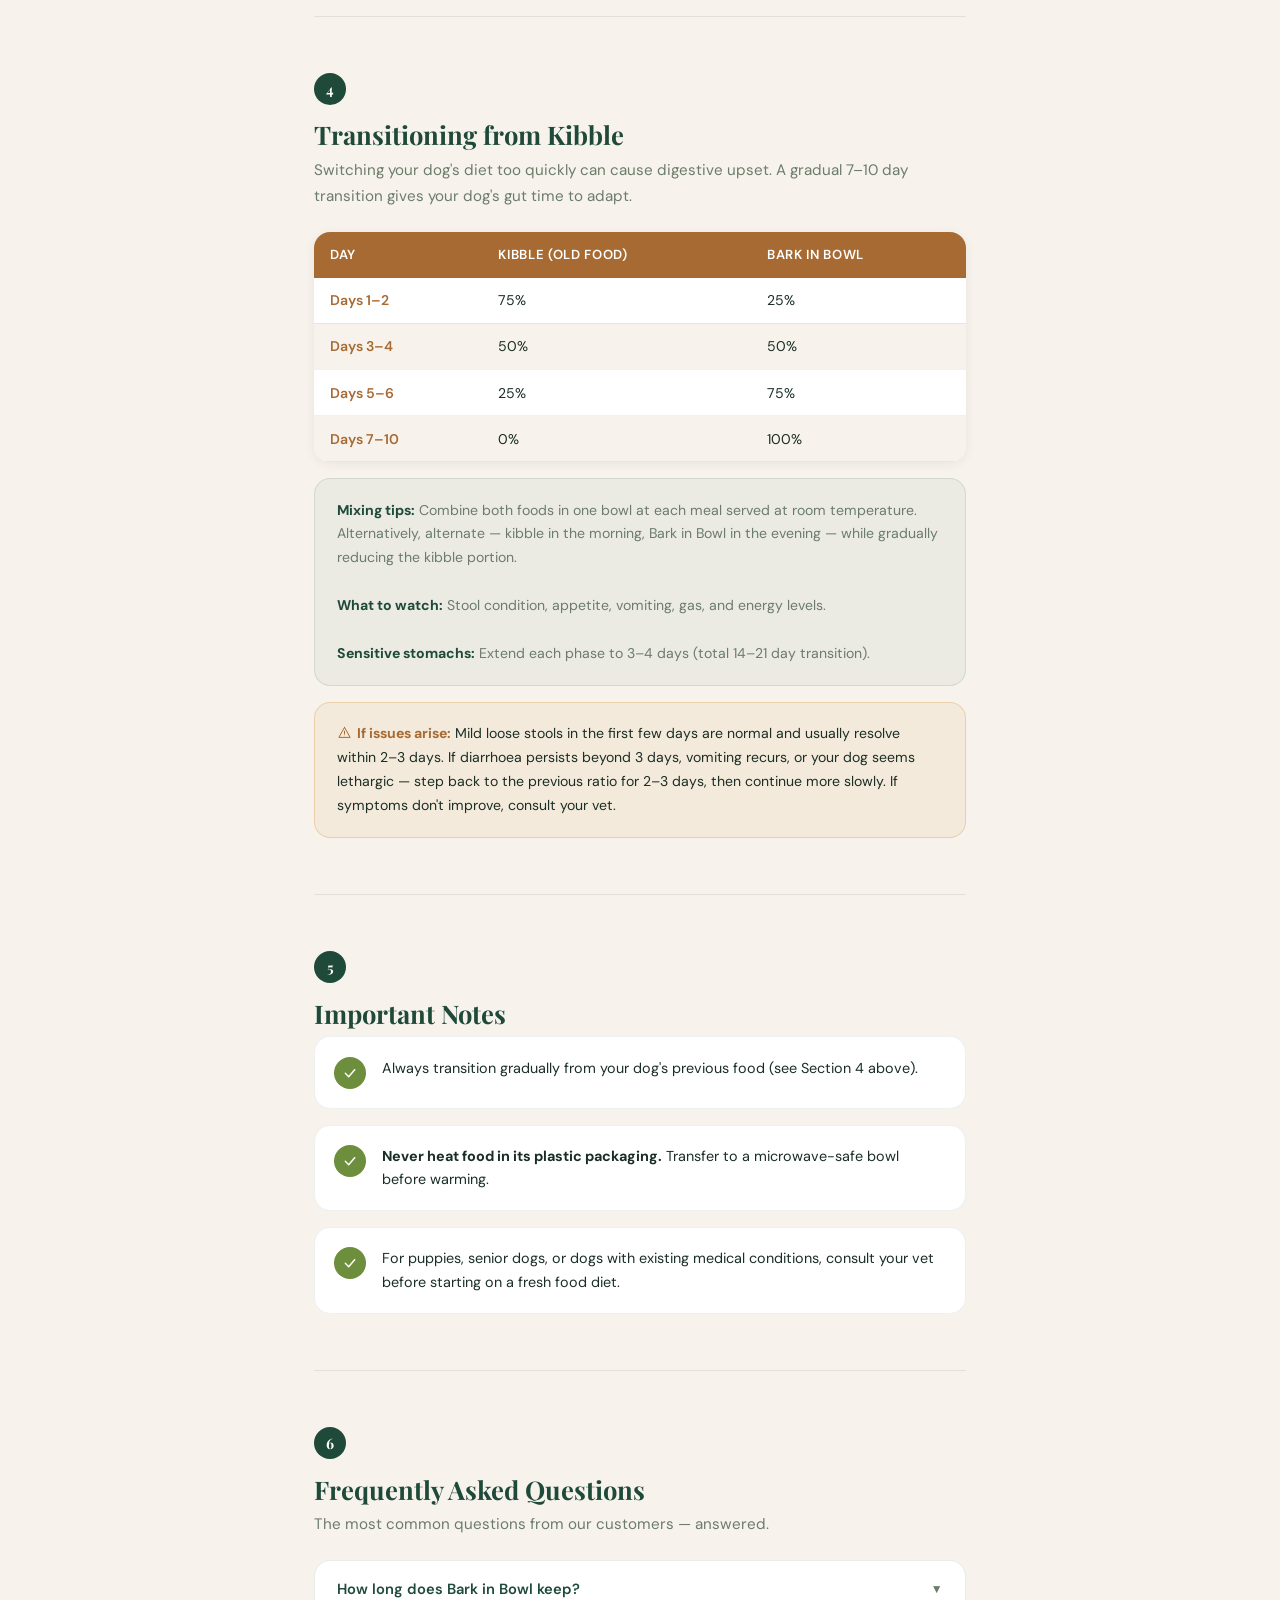
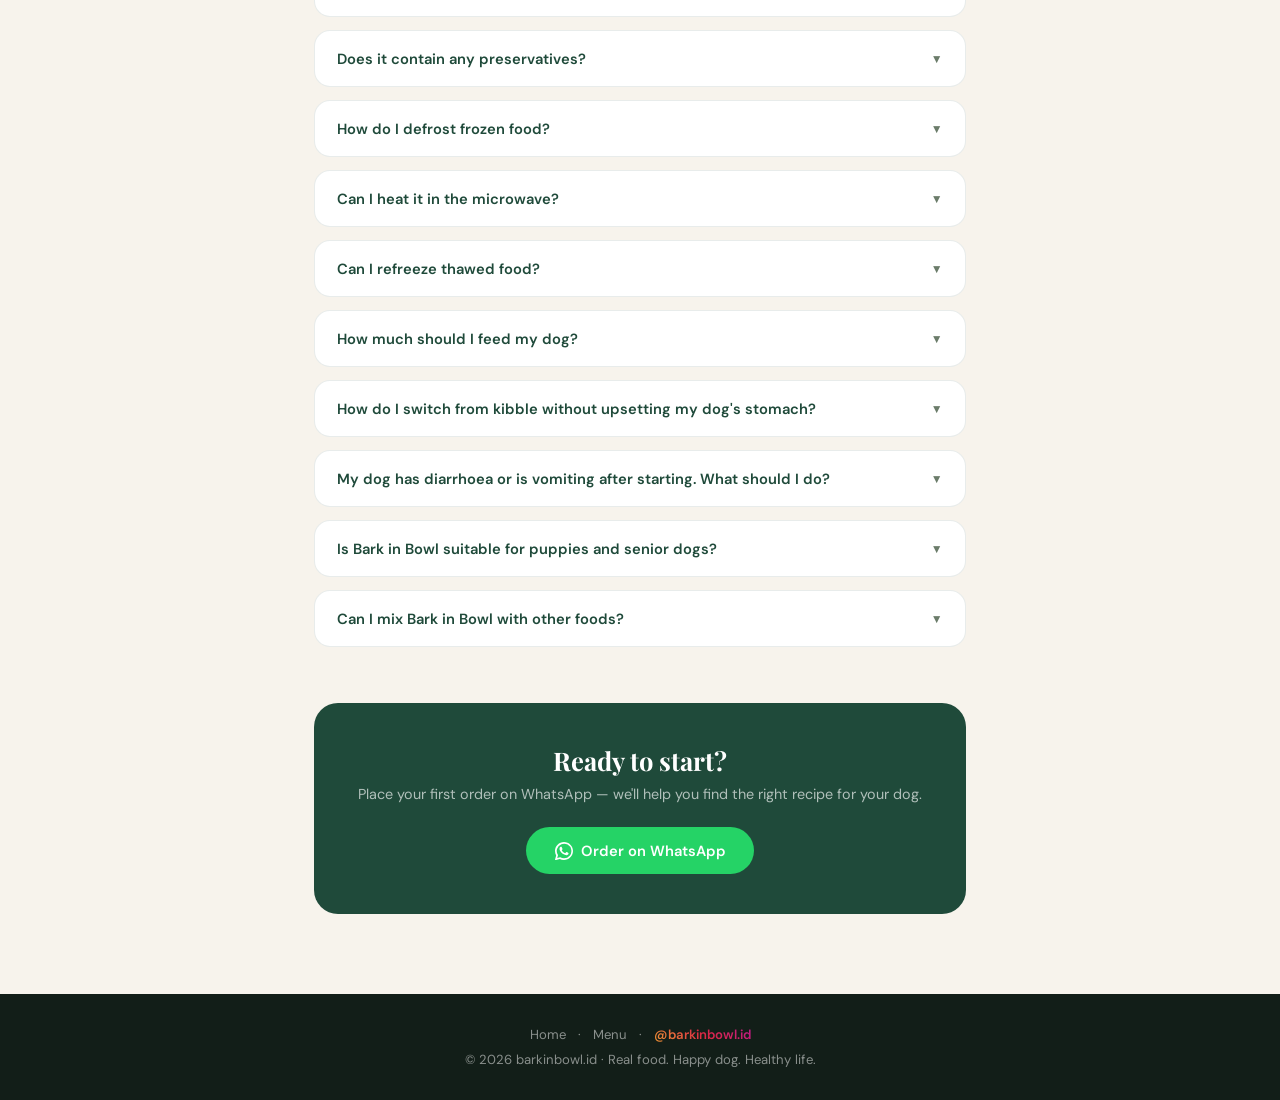
==== commit 76545df9: "ui update" ====
--- a/GuidePage/index.html
+++ b/GuidePage/index.html
@@ -4,11 +4,15 @@
   <meta charset="UTF-8"/>
   <meta name="viewport" content="width=device-width, initial-scale=1.0"/>
   <title>Feeding Guide – barkinbowl.id</title>
-  <link href="https://fonts.googleapis.com/css2?family=Playfair+Display:ital,wght=0,700;0,900;1,700&family=DM+Sans:wght@300;400;500;600&display=swap" rel="stylesheet"/>
+  <meta name="description" content="How to store, portion, and serve Bark in Bowl fresh dog food — including a portion calculator by weight & life stage, a kibble transition plan, and FAQ."/>
+  <meta name="theme-color" content="#1F4A3A"/>
+  <link href="https://fonts.googleapis.com/css2?family=Playfair+Display:ital,wght@0,700;0,900;1,700&family=DM+Sans:wght@300;400;500;600&display=swap" rel="stylesheet"/>
   <link rel="stylesheet" href="guide.css">
-  <link rel="icon" href="../src/logo.png" type="image/png">
+  <link rel="icon" href="../src/favicon-96.png" type="image/png">
 </head>
 <body>
+
+<div class="progress-bar" id="progress-bar"></div>
 
 <nav>
   <a href="../" class="nav-back">← Back to barkinbowl.id</a>
@@ -33,7 +37,7 @@
   <a href="#serving">Serving</a>
   <a href="#portions">Portions</a>
   <a href="#transition">Transition</a>
-  <a href="#notes">Important Notes</a>
+  <a href="#notes">Notes</a>
   <a href="#faq">FAQ</a>
 </div>
 
@@ -44,6 +48,10 @@
     <div class="guide-section-num">1</div>
     <h2>Storage</h2>
     <p class="section-intro">Bark in Bowl is made fresh, cooked without preservatives. Proper storage is essential to keep it safe and nutritious.</p>
+    <figure class="guide-photo">
+      <img src="../src/pack.jpg" alt="Bark in Bowl Salmon and Wild Boar sealed 500g packs" loading="lazy">
+      <figcaption>Your order arrives in sealed 500g packs — keep them frozen until you're ready to use them.</figcaption>
+    </figure>
     <div class="storage-cards">
       <div class="storage-card">
         <div class="s-icon"><svg viewBox="0 0 24 24" fill="none" stroke="currentColor" stroke-width="1.6" stroke-linecap="round"><line x1="12" y1="2" x2="12" y2="22"/><line x1="4" y1="7" x2="20" y2="17"/><line x1="20" y1="7" x2="4" y2="17"/><path d="M12 2l-2.3 2.3M12 2l2.3 2.3"/><path d="M12 22l-2.3-2.3M12 22l2.3-2.3"/></svg></div>
@@ -119,6 +127,39 @@
     <div class="portion-example">
       <strong>Example:</strong> A 10kg adult dog needs 10,000g × 2–3% = <strong>200–300g per day</strong>, split into 2 meals (100–150g per serving).
     </div>
+
+    <div class="calc-card">
+      <div class="calc-header">
+        <span class="calc-icon"><svg viewBox="0 0 24 24" fill="none" stroke="currentColor" stroke-width="1.6" stroke-linecap="round" stroke-linejoin="round"><line x1="12" y1="3" x2="12" y2="19"/><line x1="5" y1="7" x2="19" y2="7"/><path d="M5 7l-2.6 6a2.6 2.6 0 0 0 5.2 0L5 7z"/><path d="M19 7l-2.6 6a2.6 2.6 0 0 0 5.2 0L19 7z"/><line x1="8" y1="21" x2="16" y2="21"/></svg></span>
+        <div>
+          <h3>Quick Portion Calculator</h3>
+          <p>Enter your dog's weight and life stage — we'll do the math.</p>
+        </div>
+      </div>
+      <div class="calc-fields">
+        <label class="calc-field">
+          <span>Dog's weight (kg)</span>
+          <input type="number" id="calc-weight" inputmode="decimal" min="0.5" max="90" step="0.5" placeholder="e.g. 10">
+        </label>
+        <label class="calc-field">
+          <span>Life stage</span>
+          <select id="calc-stage">
+            <option value="0.08,0.10,4" >Puppy (2–4 months)</option>
+            <option value="0.06,0.08,3">Puppy (4–6 months)</option>
+            <option value="0.04,0.06,3">Puppy (6–12 months)</option>
+            <option value="0.02,0.03,2" selected>Adult (1–7 years)</option>
+            <option value="0.015,0.025,2">Senior (7+ years)</option>
+          </select>
+        </label>
+      </div>
+      <div class="calc-result" id="calc-result" hidden>
+        <div class="calc-stat"><span class="calc-num" id="calc-daily">—</span><span class="calc-label">per day</span></div>
+        <div class="calc-stat"><span class="calc-num" id="calc-meal">—</span><span class="calc-label" id="calc-meal-label">per meal</span></div>
+        <div class="calc-stat"><span class="calc-num" id="calc-packs">—</span><span class="calc-label">500g packs / week</span></div>
+      </div>
+      <p class="calc-note" hidden id="calc-note">A starting point, not a rule — adjust ±10–20% based on your dog's activity and body condition.</p>
+    </div>
+
     <div class="adjust-grid">
       <div class="adjust-card"><strong>Active / Working Dog</strong>Add +10–20% to daily portion</div>
       <div class="adjust-card"><strong>Less Active / Overweight</strong>Reduce by 10–20%</div>
@@ -260,11 +301,73 @@
   <p class="footer-copyright">© 2026 barkinbowl.id · Real food. Happy dog. Healthy life.</p>
 </footer>
 
+<button class="back-to-top" id="back-to-top" title="Back to top" aria-label="Back to top">
+  <svg viewBox="0 0 24 24" fill="none" stroke="currentColor" stroke-width="2.2" stroke-linecap="round" stroke-linejoin="round"><path d="M12 19V5"/><path d="M5.5 11.5L12 5l6.5 6.5"/></svg>
+</button>
+
 <script>
   function toggleFaq(el) {
     const item = el.parentElement;
     item.classList.toggle('open');
   }
+
+  /* Portion calculator */
+  const calcWeight = document.getElementById('calc-weight');
+  const calcStage = document.getElementById('calc-stage');
+  function fmt(g) { return g >= 1000 ? (g/1000).toFixed(1).replace(/\.0$/,'') + 'kg' : Math.round(g) + 'g'; }
+  function updateCalc() {
+    const kg = parseFloat(calcWeight.value);
+    const result = document.getElementById('calc-result');
+    const note = document.getElementById('calc-note');
+    if (!kg || kg <= 0) { result.hidden = true; note.hidden = true; return; }
+    const [minP, maxP, meals] = calcStage.value.split(',').map(Number);
+    const grams = kg * 1000;
+    const dayMin = grams * minP, dayMax = grams * maxP;
+    const dayAvg = (dayMin + dayMax) / 2;
+    document.getElementById('calc-daily').textContent = fmt(dayMin) + '–' + fmt(dayMax);
+    document.getElementById('calc-meal').textContent = fmt(dayMin / meals) + '–' + fmt(dayMax / meals);
+    document.getElementById('calc-meal-label').textContent = 'per meal (' + meals + 'x daily)';
+    document.getElementById('calc-packs').textContent = '~' + Math.max(1, Math.ceil(dayAvg * 7 / 500));
+    result.hidden = false; note.hidden = false;
+  }
+  calcWeight.addEventListener('input', updateCalc);
+  calcStage.addEventListener('change', updateCalc);
+
+  /* Reading progress bar */
+  const progressBar = document.getElementById('progress-bar');
+  const backToTop = document.getElementById('back-to-top');
+  window.addEventListener('scroll', () => {
+    const max = document.documentElement.scrollHeight - window.innerHeight;
+    progressBar.style.width = (max > 0 ? (window.scrollY / max) * 100 : 0) + '%';
+    backToTop.classList.toggle('show', window.scrollY > 600);
+  }, { passive: true });
+
+  backToTop.addEventListener('click', () => window.scrollTo({ top: 0, behavior: 'smooth' }));
+
+  /* Scroll-spy: highlight the active section in the jump nav */
+  const jumpLinks = document.querySelectorAll('.jump-nav a');
+  const spy = new IntersectionObserver(entries => {
+    entries.forEach(entry => {
+      if (entry.isIntersecting) {
+        jumpLinks.forEach(a => {
+          const isActive = a.getAttribute('href') === '#' + entry.target.id;
+          a.classList.toggle('active', isActive);
+          if (isActive) a.scrollIntoView({ inline: 'center', block: 'nearest', behavior: 'smooth' });
+        });
+      }
+    });
+  }, { rootMargin: '-30% 0px -60% 0px' });
+  document.querySelectorAll('.guide-section[id]').forEach(s => spy.observe(s));
+
+  /* Scroll-reveal for sections */
+  const sections = document.querySelectorAll('.guide-section, .guide-cta');
+  sections.forEach(el => el.classList.add('reveal'));
+  const io = new IntersectionObserver(entries => {
+    entries.forEach(entry => {
+      if (entry.isIntersecting) { entry.target.classList.add('in-view'); io.unobserve(entry.target); }
+    });
+  }, { threshold: 0.06, rootMargin: '0px 0px -30px 0px' });
+  sections.forEach(el => io.observe(el));
 </script>
 </body>
 </html>
--- a/GuidePage/guide.css
+++ b/GuidePage/guide.css
@@ -47,8 +47,13 @@
 /* ─── JUMP NAV ─── */
 .jump-nav {
   background: #fff; border-bottom: 1px solid rgba(31,74,58,0.1);
-  padding: 0 5vw; display: flex; gap: 0; overflow-x: auto; position: sticky; top: 80px; z-index: 50; justify-content: center;
-}
+  padding: 0 5vw; display: flex; gap: 0; overflow-x: auto; position: sticky; top: 80px; z-index: 50;
+  scrollbar-width: none; -webkit-overflow-scrolling: touch;
+}
+.jump-nav::-webkit-scrollbar { display: none; }
+/* centers when there's room, scrolls cleanly from the start when there isn't */
+.jump-nav a:first-child { margin-left: auto; }
+.jump-nav a:last-child { margin-right: auto; }
 .jump-nav a {
   padding: 1rem 1.2rem; font-size: 0.82rem; font-weight: 600; color: var(--muted);
   text-decoration: none; white-space: nowrap; border-bottom: 2px solid transparent;
@@ -174,6 +179,89 @@
 }
 .ig-handle:hover { opacity: 0.75; }
 
+/* ─── READING PROGRESS BAR ─── */
+.progress-bar {
+  position: fixed; top: 0; left: 0; height: 3px; width: 0;
+  background: linear-gradient(90deg, var(--leaf), var(--honey));
+  z-index: 200; transition: width .1s linear;
+}
+
+/* ─── ANCHOR OFFSET ─── */
+.guide-section[id] { scroll-margin-top: 140px; }
+
+/* ─── GUIDE PHOTO ─── */
+.guide-photo { margin: 0 0 1.4rem; border-radius: 1.4rem; overflow: hidden; box-shadow: 0 10px 32px rgba(31,74,58,0.12); background: #fff; }
+.guide-photo img { width: 100%; height: 300px; object-fit: cover; display: block; }
+.guide-photo figcaption { padding: 0.85rem 1.2rem; font-size: 0.83rem; color: var(--muted); line-height: 1.5; background: #fff; }
+
+/* ─── JUMP NAV ACTIVE ─── */
+.jump-nav a.active { color: var(--forest); border-color: var(--honey); }
+
+/* ─── PORTION CALCULATOR ─── */
+.calc-card {
+  margin-top: 1.4rem; background: var(--forest); border-radius: 1.4rem;
+  padding: 1.6rem; color: #fff;
+}
+.calc-header { display: flex; gap: 0.9rem; align-items: flex-start; margin-bottom: 1.2rem; }
+.calc-icon {
+  width: 40px; height: 40px; border-radius: 50%; flex-shrink: 0;
+  background: rgba(255,255,255,0.12); color: var(--honey);
+  display: flex; align-items: center; justify-content: center;
+}
+.calc-icon svg { width: 20px; height: 20px; }
+.calc-header h3 { font-family: 'Playfair Display', serif; font-size: 1.2rem; margin-bottom: 0.15rem; }
+.calc-header p { font-size: 0.83rem; color: rgba(255,255,255,0.65); }
+.calc-fields { display: grid; grid-template-columns: 1fr 1fr; gap: 0.9rem; }
+.calc-field span { display: block; font-size: 0.72rem; font-weight: 600; letter-spacing: 0.08em; text-transform: uppercase; color: var(--honey); margin-bottom: 0.4rem; }
+.calc-field input, .calc-field select {
+  width: 100%; border: 1px solid rgba(255,255,255,0.25); border-radius: 0.8rem;
+  background: rgba(255,255,255,0.1); color: #fff; font-family: inherit;
+  font-size: 0.95rem; font-weight: 500; padding: 0.7rem 0.9rem; outline: none;
+  transition: border-color .2s, background .2s;
+}
+.calc-field select option { color: var(--text); }
+.calc-field input::placeholder { color: rgba(255,255,255,0.4); }
+.calc-field input:focus, .calc-field select:focus { border-color: var(--honey); background: rgba(255,255,255,0.16); }
+.calc-result {
+  display: grid; grid-template-columns: 1fr 1fr 1fr; gap: 0.8rem;
+  margin-top: 1.1rem; background: rgba(255,255,255,0.08);
+  border: 1px solid rgba(255,255,255,0.14); border-radius: 1rem; padding: 1rem;
+}
+.calc-stat { text-align: center; }
+.calc-num { display: block; font-family: 'Playfair Display', serif; font-size: 1.25rem; font-weight: 700; color: var(--honey); }
+.calc-label { font-size: 0.7rem; color: rgba(255,255,255,0.6); text-transform: uppercase; letter-spacing: 0.06em; }
+.calc-note { margin-top: 0.8rem; font-size: 0.78rem; color: rgba(255,255,255,0.55); line-height: 1.5; }
+
+/* ─── FAQ ANIMATION ─── */
+.faq-item.open .faq-a { animation: faqIn .25s ease; }
+@keyframes faqIn { from { opacity: 0; transform: translateY(-6px); } to { opacity: 1; transform: none; } }
+.faq-item { transition: box-shadow .2s; }
+.faq-item.open { box-shadow: 0 6px 20px rgba(31,74,58,0.08); }
+
+/* ─── BACK TO TOP ─── */
+.back-to-top {
+  position: fixed; bottom: 26px; right: 26px; z-index: 150;
+  width: 46px; height: 46px; border-radius: 50%; border: none; cursor: pointer;
+  background: var(--forest); color: #fff;
+  display: flex; align-items: center; justify-content: center;
+  box-shadow: 0 6px 20px rgba(31,74,58,0.35);
+  opacity: 0; transform: translateY(12px); pointer-events: none;
+  transition: opacity .25s, transform .25s, background .2s;
+}
+.back-to-top.show { opacity: 1; transform: none; pointer-events: auto; }
+.back-to-top:hover { background: var(--brown); }
+.back-to-top svg { width: 18px; height: 18px; }
+
+/* ─── SCROLL REVEAL ─── */
+.reveal { opacity: 0; transform: translateY(18px); transition: opacity .55s ease, transform .55s ease; }
+.reveal.in-view { opacity: 1; transform: none; }
+
+@media (prefers-reduced-motion: reduce) {
+  html { scroll-behavior: auto; }
+  .reveal { opacity: 1; transform: none; transition: none; }
+  .faq-item.open .faq-a { animation: none; }
+}
+
 /* ─── RESPONSIVE ─── */
 @media (max-width: 768px) {
   nav { padding: 0 4vw; height: 60px; }
@@ -195,4 +283,12 @@
   .portion-table, .transition-table { font-size: 0.8rem; }
   .portion-table th, .transition-table th,
   .portion-table td, .transition-table td { padding: 0.65rem 0.6rem; }
+
+  .guide-section[id] { scroll-margin-top: 110px; }
+  .guide-photo img { height: 210px; }
+  .calc-card { padding: 1.3rem; }
+  .calc-fields { grid-template-columns: 1fr; }
+  .calc-result { grid-template-columns: 1fr 1fr 1fr; padding: 0.8rem 0.5rem; gap: 0.4rem; }
+  .calc-num { font-size: 1.05rem; }
+  .back-to-top { bottom: 20px; right: 20px; width: 42px; height: 42px; }
 }
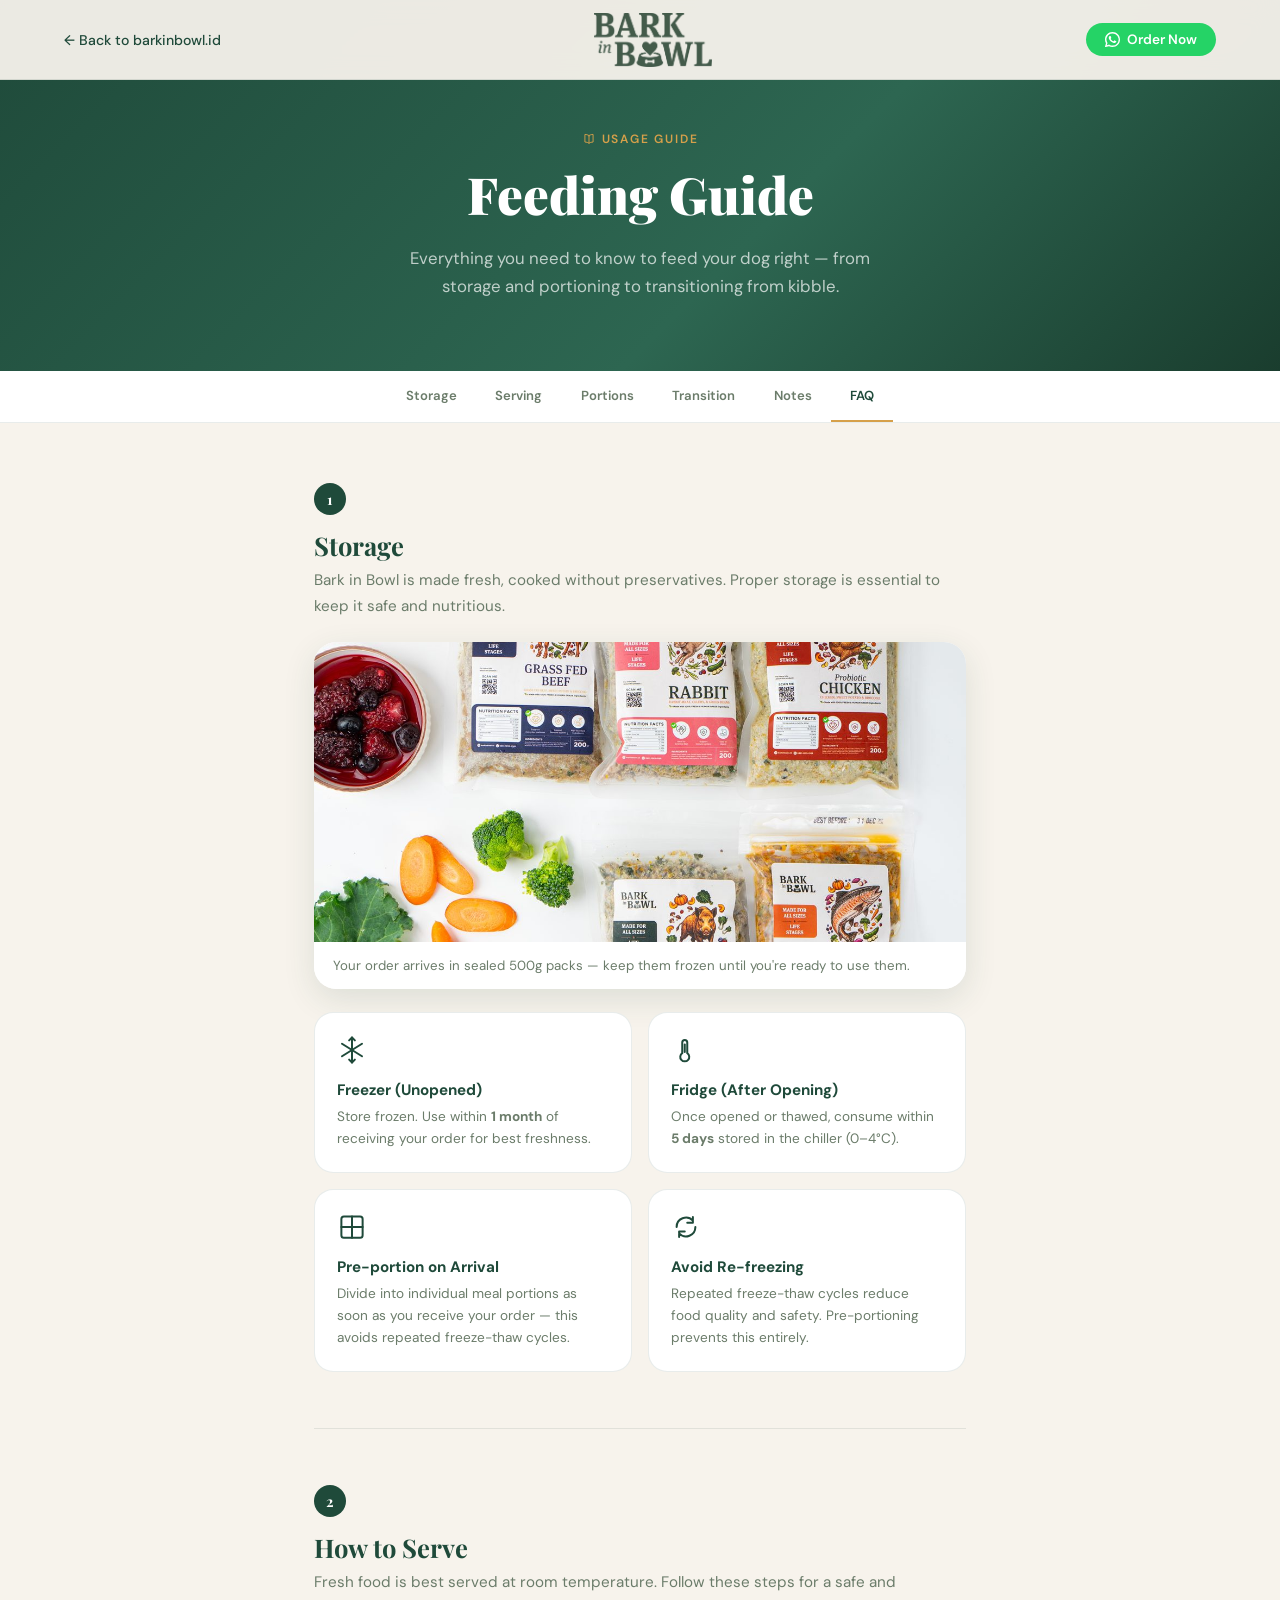
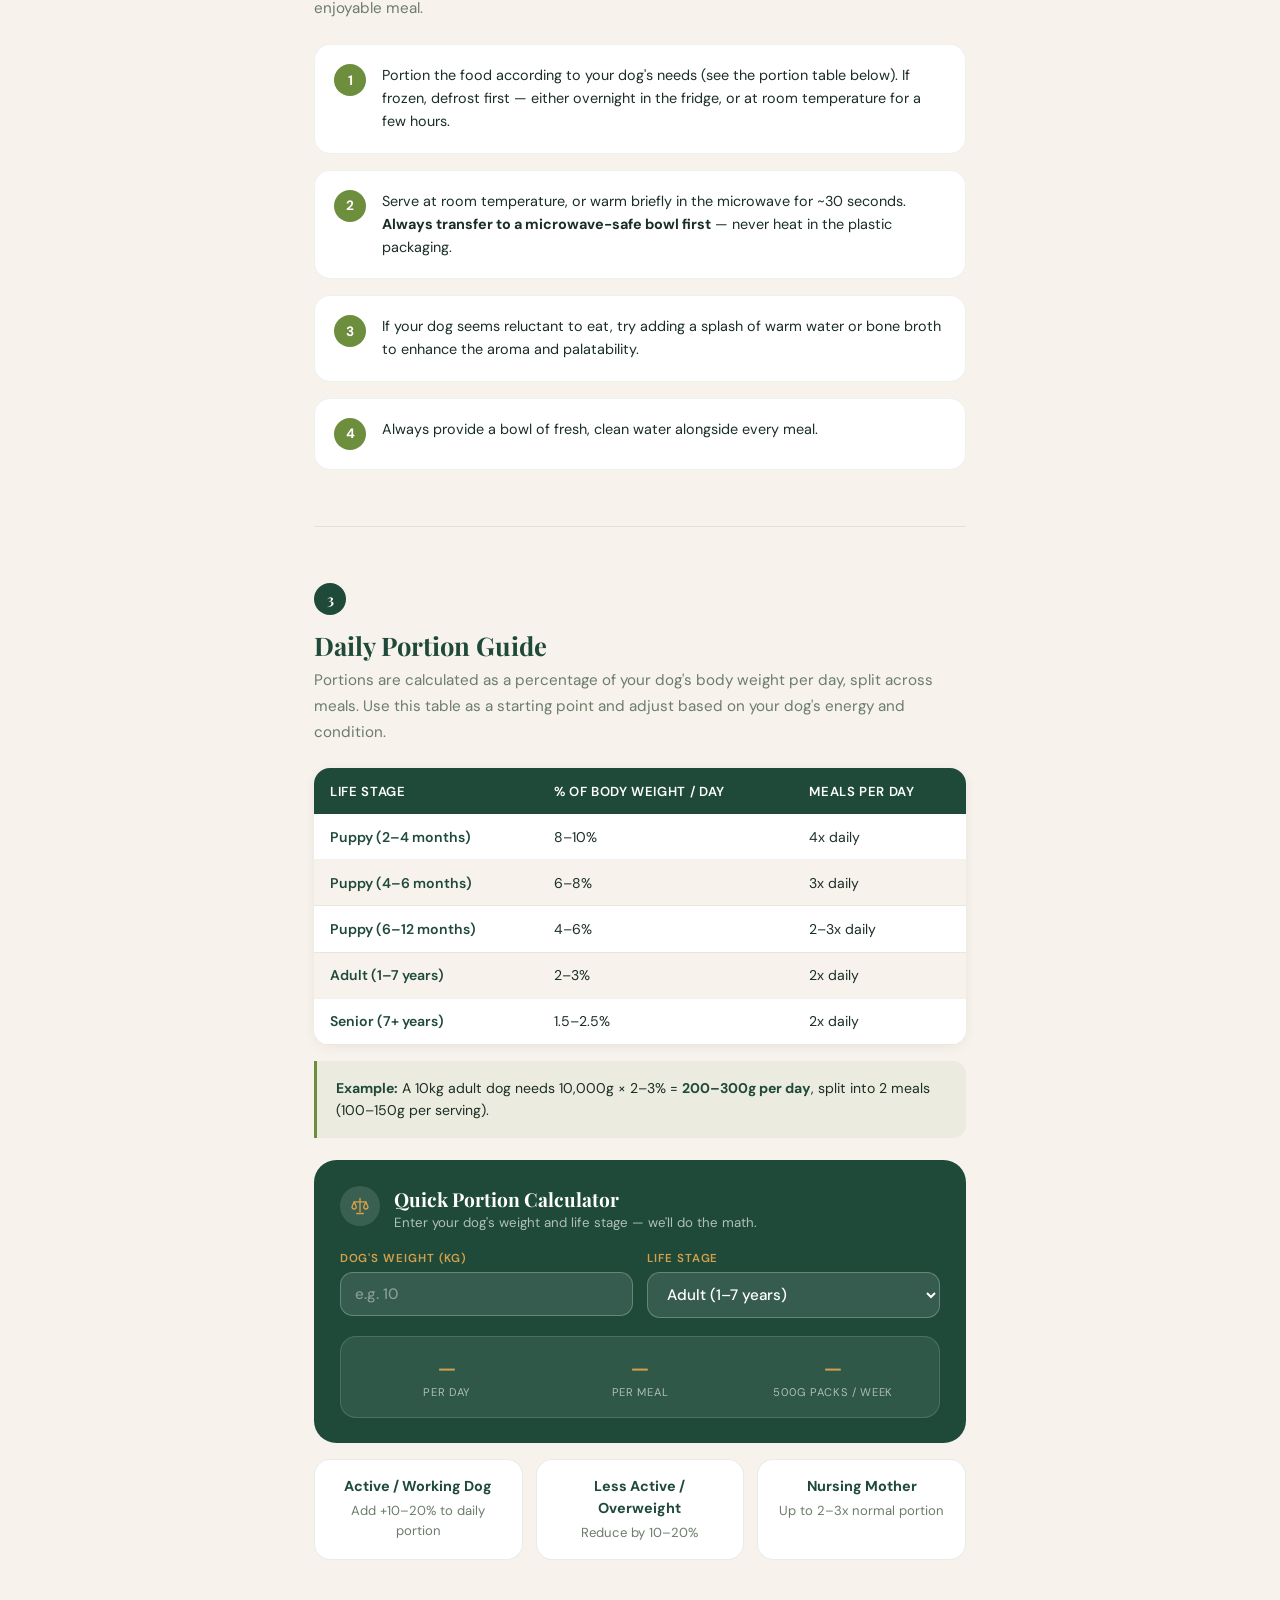
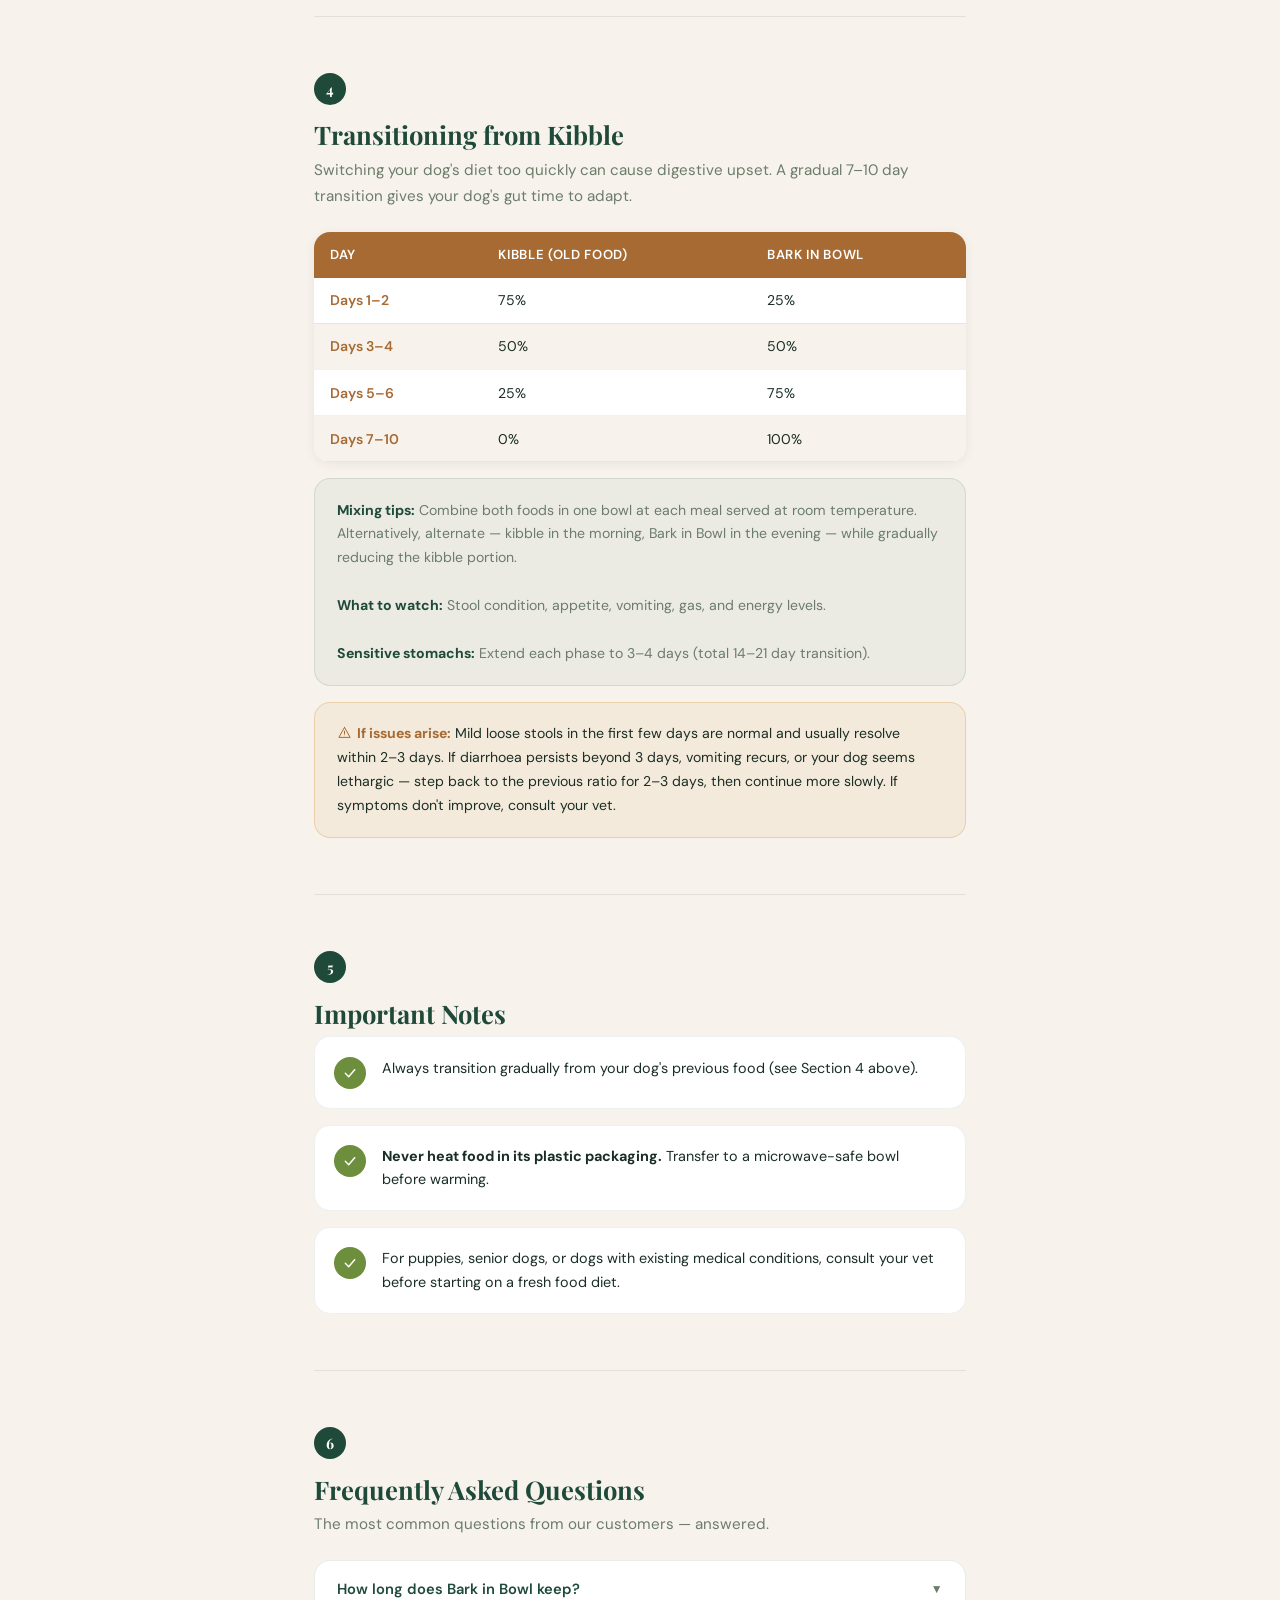
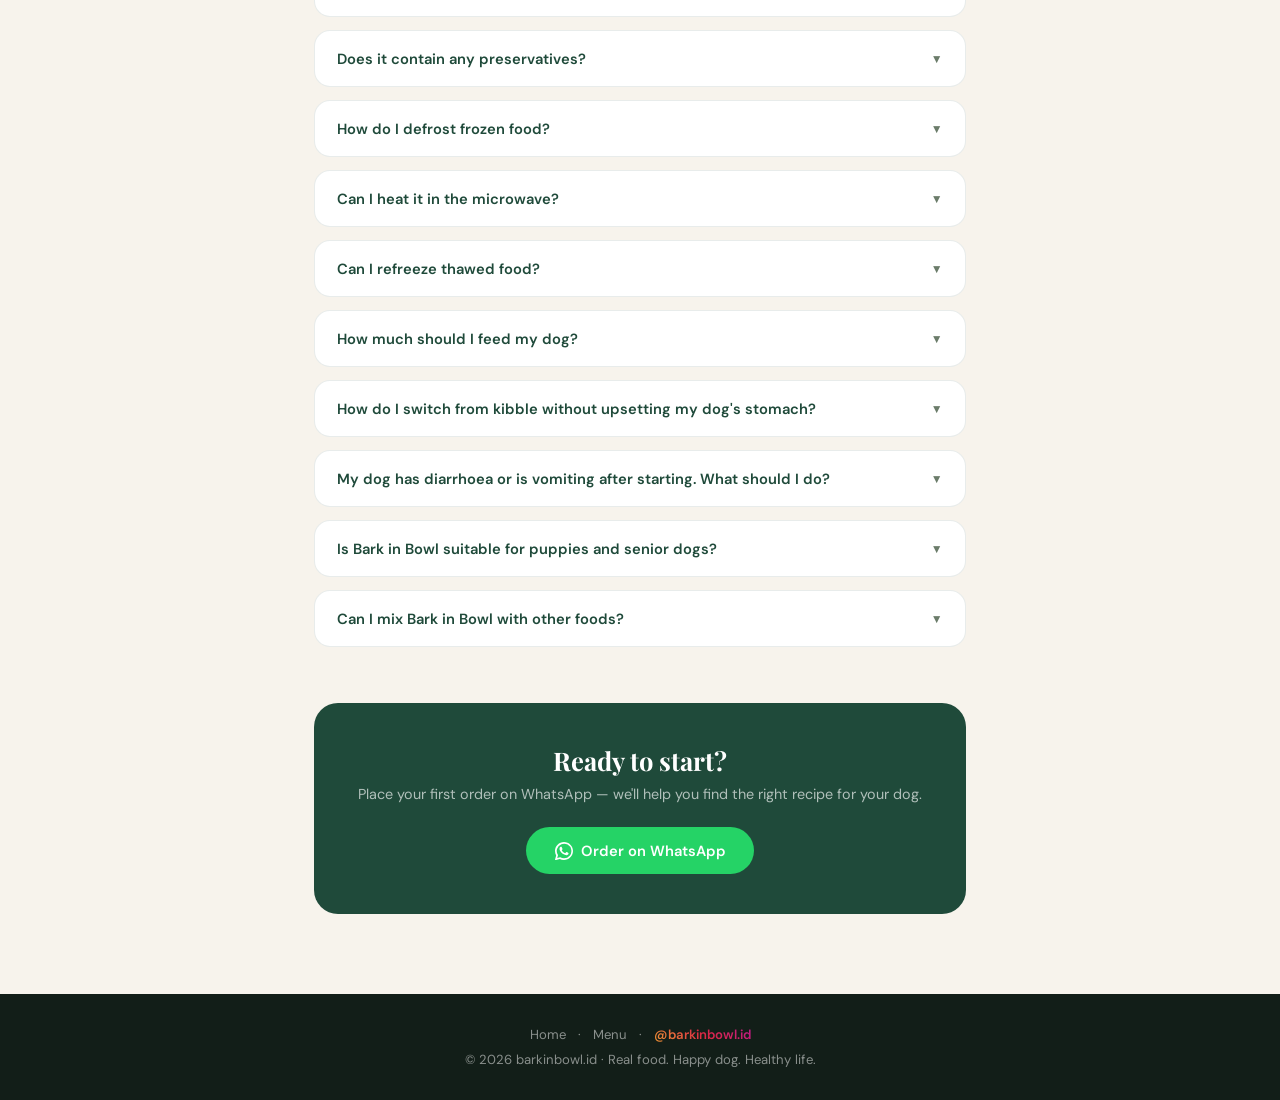
==== commit c84053a0: "Refresh site with August 2026 photoshoot, new logo and section backgrounds Photography - Replace eve" ====
--- a/GuidePage/index.html
+++ b/GuidePage/index.html
@@ -17,10 +17,9 @@
 <nav>
   <a href="../" class="nav-back">← Back to barkinbowl.id</a>
   <a href="../" class="nav-logo">
-    <img src="../src/logo.png" alt="Bark in Bowl" class="nav-logo-img">
-    <span class="nav-logo-text">barkinbowl.id</span>
+    <img src="../src/logo-new.png?v=20260910" alt="Bark in Bowl" class="nav-logo-img">
   </a>
-  <a href="https://wa.me/6285110552828" target="_blank" class="nav-cta">
+  <a href="https://wa.me/6285110550168?text=Hi!%20I'd%20like%20to%20place%20an%20order%20from%20barkinbowl.id" target="_blank" class="nav-cta">
     <svg width="15" height="15" viewBox="0 0 24 24" fill="currentColor"><path d="M17.472 14.382c-.297-.149-1.758-.867-2.03-.967-.273-.099-.471-.148-.67.15-.197.297-.767.966-.94 1.164-.173.199-.347.223-.644.075-.297-.15-1.255-.463-2.39-1.475-.883-.788-1.48-1.761-1.653-2.059-.173-.297-.018-.458.13-.606.134-.133.298-.347.446-.52.149-.174.198-.298.298-.497.099-.198.05-.371-.025-.52-.075-.149-.669-1.612-.916-2.207-.242-.579-.487-.5-.669-.51-.173-.008-.371-.01-.57-.01-.198 0-.52.074-.792.372-.272.297-1.04 1.016-1.04 2.479 0 1.462 1.065 2.875 1.213 3.074.149.198 2.096 3.2 5.077 4.487.709.306 1.262.489 1.694.625.712.227 1.36.195 1.871.118.571-.085 1.758-.719 2.006-1.413.248-.694.248-1.289.173-1.413-.074-.124-.272-.198-.57-.347z"/><path d="M12 0C5.373 0 0 5.373 0 12c0 2.126.555 4.122 1.528 5.856L.057 23.215a.75.75 0 00.928.928l5.36-1.471A11.955 11.955 0 0012 24c6.627 0 12-5.373 12-12S18.627 0 12 0zm0 21.75a9.75 9.75 0 01-4.96-1.356l-.354-.21-3.676 1.008 1.007-3.676-.21-.354A9.75 9.75 0 1112 21.75z"/></svg>
     <span class="nav-cta-long">Order Now</span>
   </a>
@@ -49,7 +48,7 @@
     <h2>Storage</h2>
     <p class="section-intro">Bark in Bowl is made fresh, cooked without preservatives. Proper storage is essential to keep it safe and nutritious.</p>
     <figure class="guide-photo">
-      <img src="../src/pack.jpg" alt="Bark in Bowl Salmon and Wild Boar sealed 500g packs" loading="lazy">
+      <img src="../src/pack.jpg?v=20260910" alt="The Bark in Bowl range of sealed 500g fresh packs" loading="lazy">
       <figcaption>Your order arrives in sealed 500g packs — keep them frozen until you're ready to use them.</figcaption>
     </figure>
     <div class="storage-cards">
@@ -284,7 +283,7 @@
   <div class="guide-cta">
     <h3>Ready to start?</h3>
     <p>Place your first order on WhatsApp — we'll help you find the right recipe for your dog.</p>
-    <a href="https://wa.me/6285110552828?text=Hi!%20I'd%20like%20to%20place%20an%20order%20from%20barkinbowl.id" target="_blank">
+    <a href="https://wa.me/6285110550168?text=Hi!%20I'd%20like%20to%20place%20an%20order%20from%20barkinbowl.id" target="_blank">
       <svg width="18" height="18" viewBox="0 0 24 24" fill="currentColor"><path d="M17.472 14.382c-.297-.149-1.758-.867-2.03-.967-.273-.099-.471-.148-.67.15-.197.297-.767.966-.94 1.164-.173.199-.347.223-.644.075-.297-.15-1.255-.463-2.39-1.475-.883-.788-1.48-1.761-1.653-2.059-.173-.297-.018-.458.13-.606.134-.133.298-.347.446-.52.149-.174.198-.298.298-.497.099-.198.05-.371-.025-.52-.075-.149-.669-1.612-.916-2.207-.242-.579-.487-.5-.669-.51-.173-.008-.371-.01-.57-.01-.198 0-.52.074-.792.372-.272.297-1.04 1.016-1.04 2.479 0 1.462 1.065 2.875 1.213 3.074.149.198 2.096 3.2 5.077 4.487.709.306 1.262.489 1.694.625.712.227 1.36.195 1.871.118.571-.085 1.758-.719 2.006-1.413.248-.694.248-1.289.173-1.413-.074-.124-.272-.198-.57-.347z"/><path d="M12 0C5.373 0 0 5.373 0 12c0 2.126.555 4.122 1.528 5.856L.057 23.215a.75.75 0 00.928.928l5.36-1.471A11.955 11.955 0 0012 24c6.627 0 12-5.373 12-12S18.627 0 12 0zm0 21.75a9.75 9.75 0 01-4.96-1.356l-.354-.21-3.676 1.008 1.007-3.676-.21-.354A9.75 9.75 0 1112 21.75z"/></svg>
       Order on WhatsApp
     </a>
--- a/GuidePage/guide.css
+++ b/GuidePage/guide.css
@@ -24,7 +24,7 @@
   padding: 0 5vw; height: 80px;
 }
 .nav-logo { display: flex; align-items: center; gap: 10px; text-decoration: none; }
-.nav-logo-img { height: 70px; width: auto; display: block; }
+.nav-logo-img { height: 54px; width: auto; display: block; }
 .nav-logo-text { font-family: 'Playfair Display', serif; font-size: 1.1rem; font-weight: 700; color: var(--forest); }
 .nav-back { display: flex; align-items: center; gap: 6px; text-decoration: none; color: var(--forest); font-size: 0.88rem; font-weight: 500; transition: color .2s; }
 .nav-back:hover { color: var(--brown); }
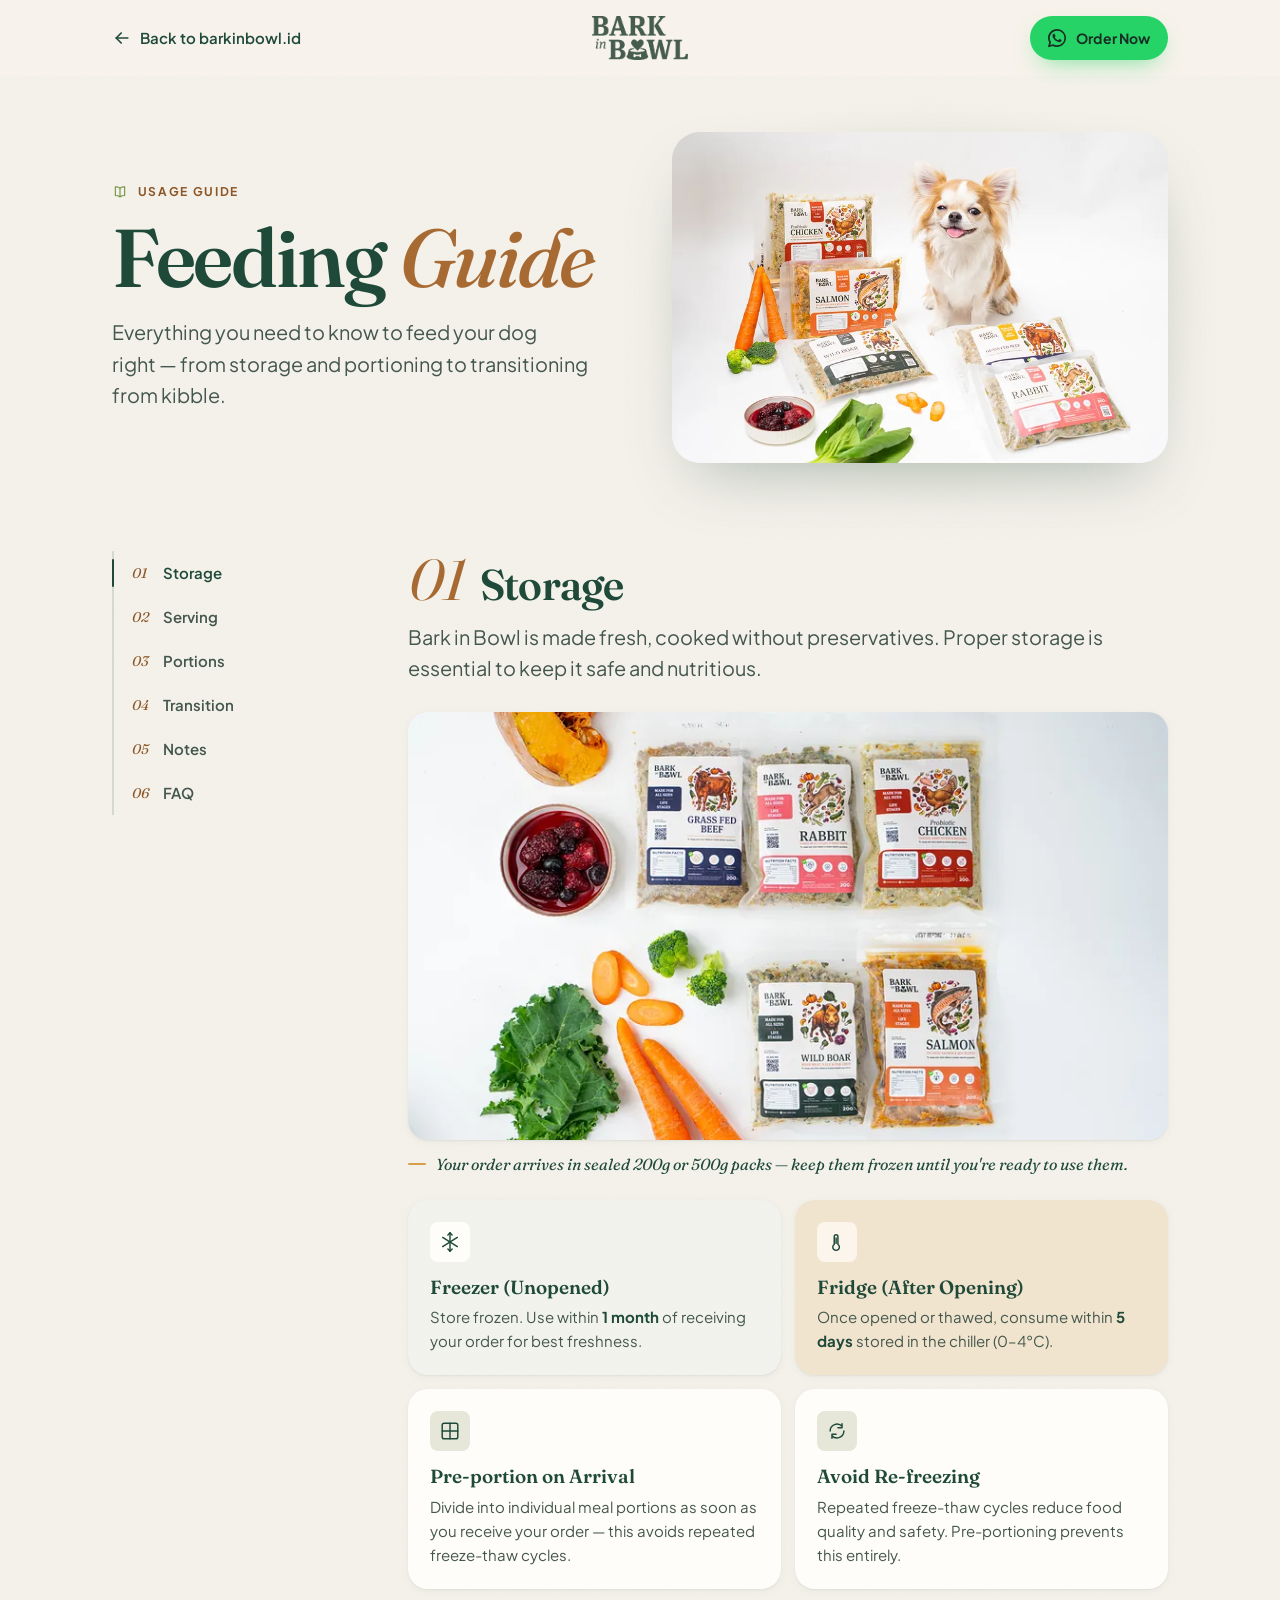
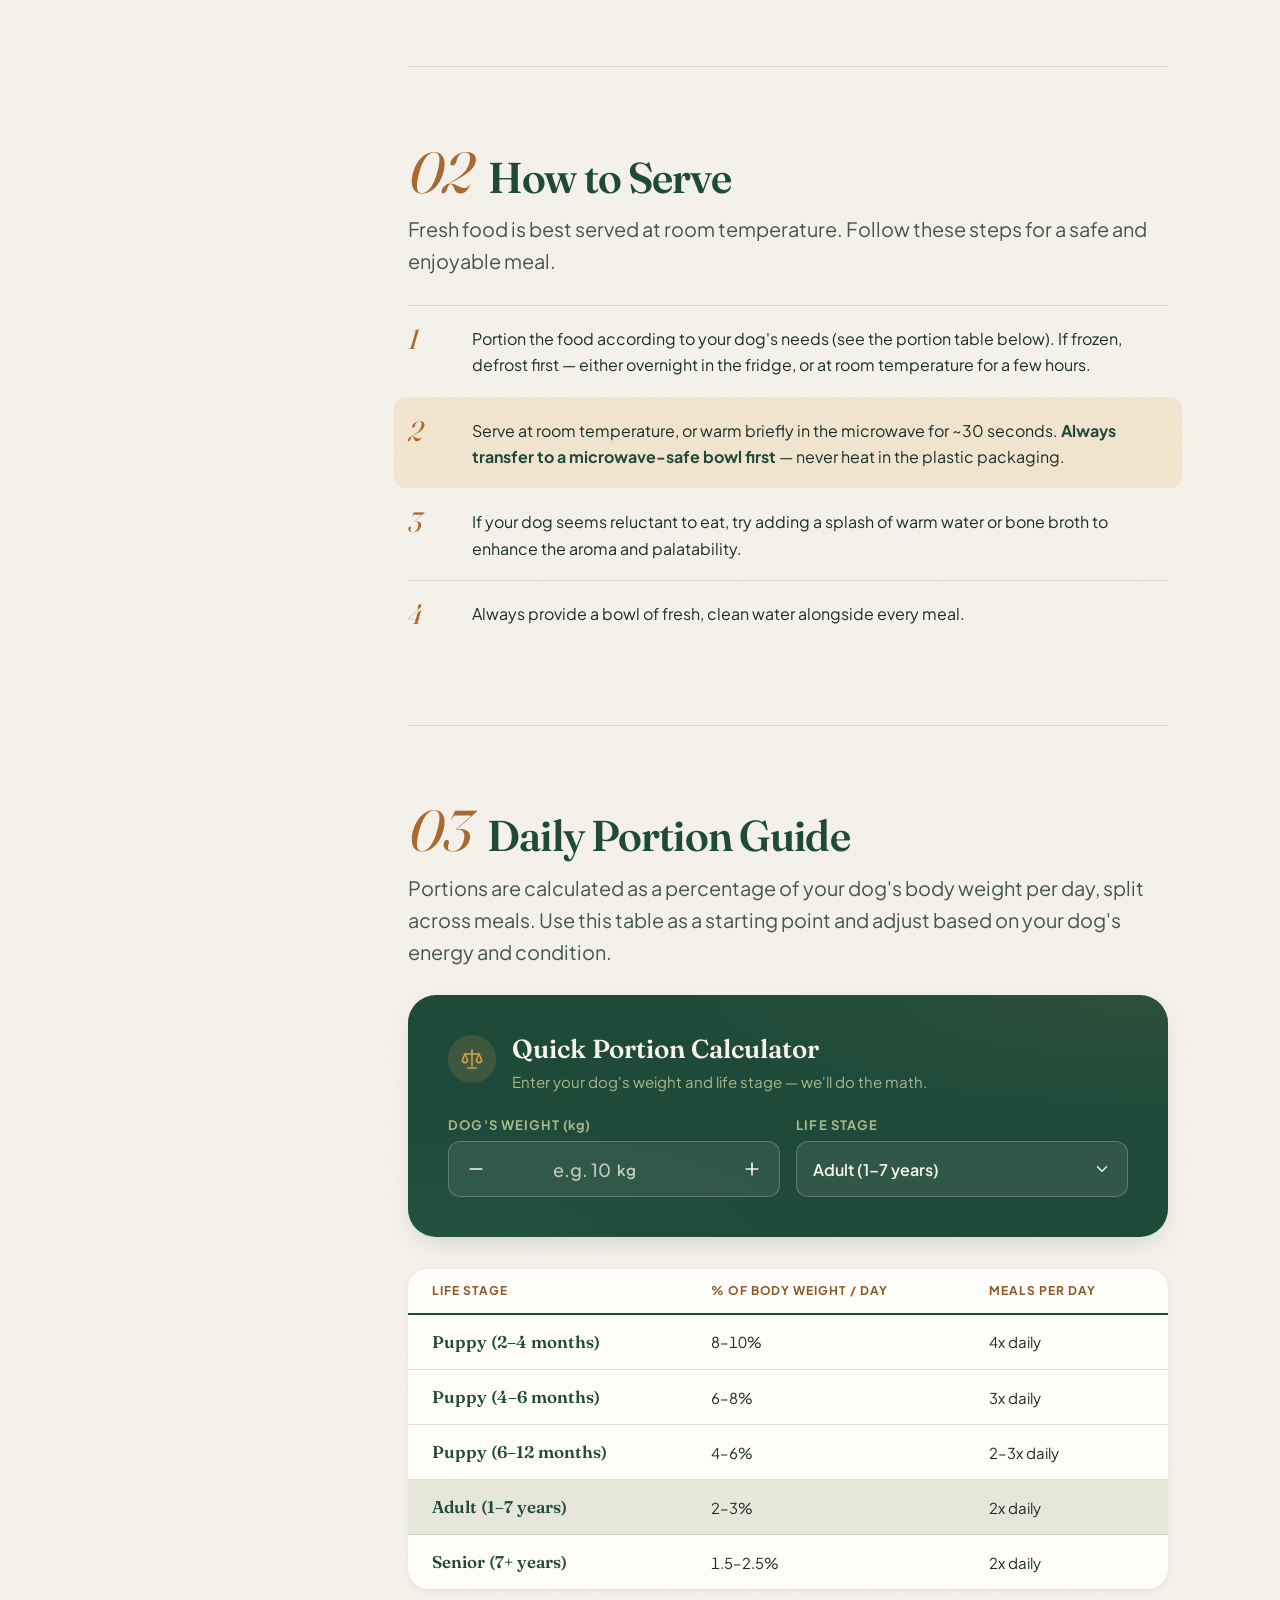
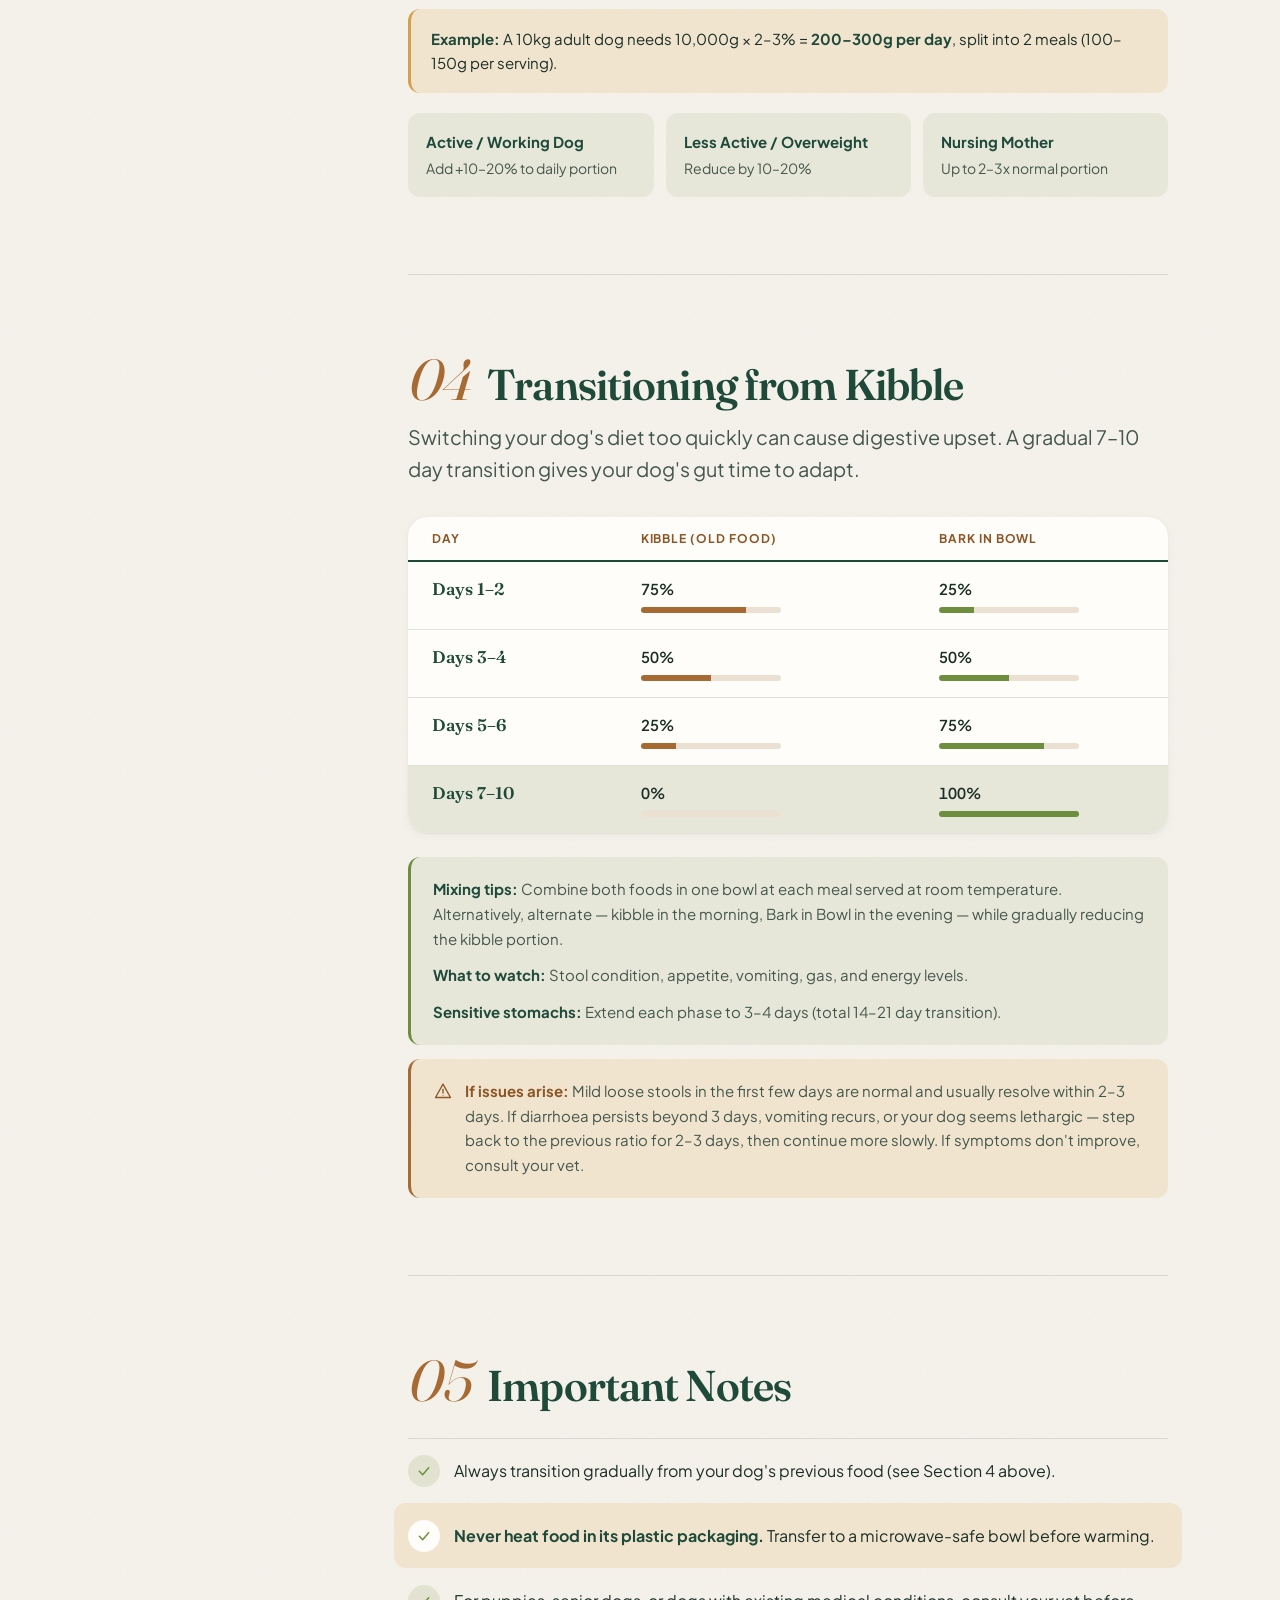
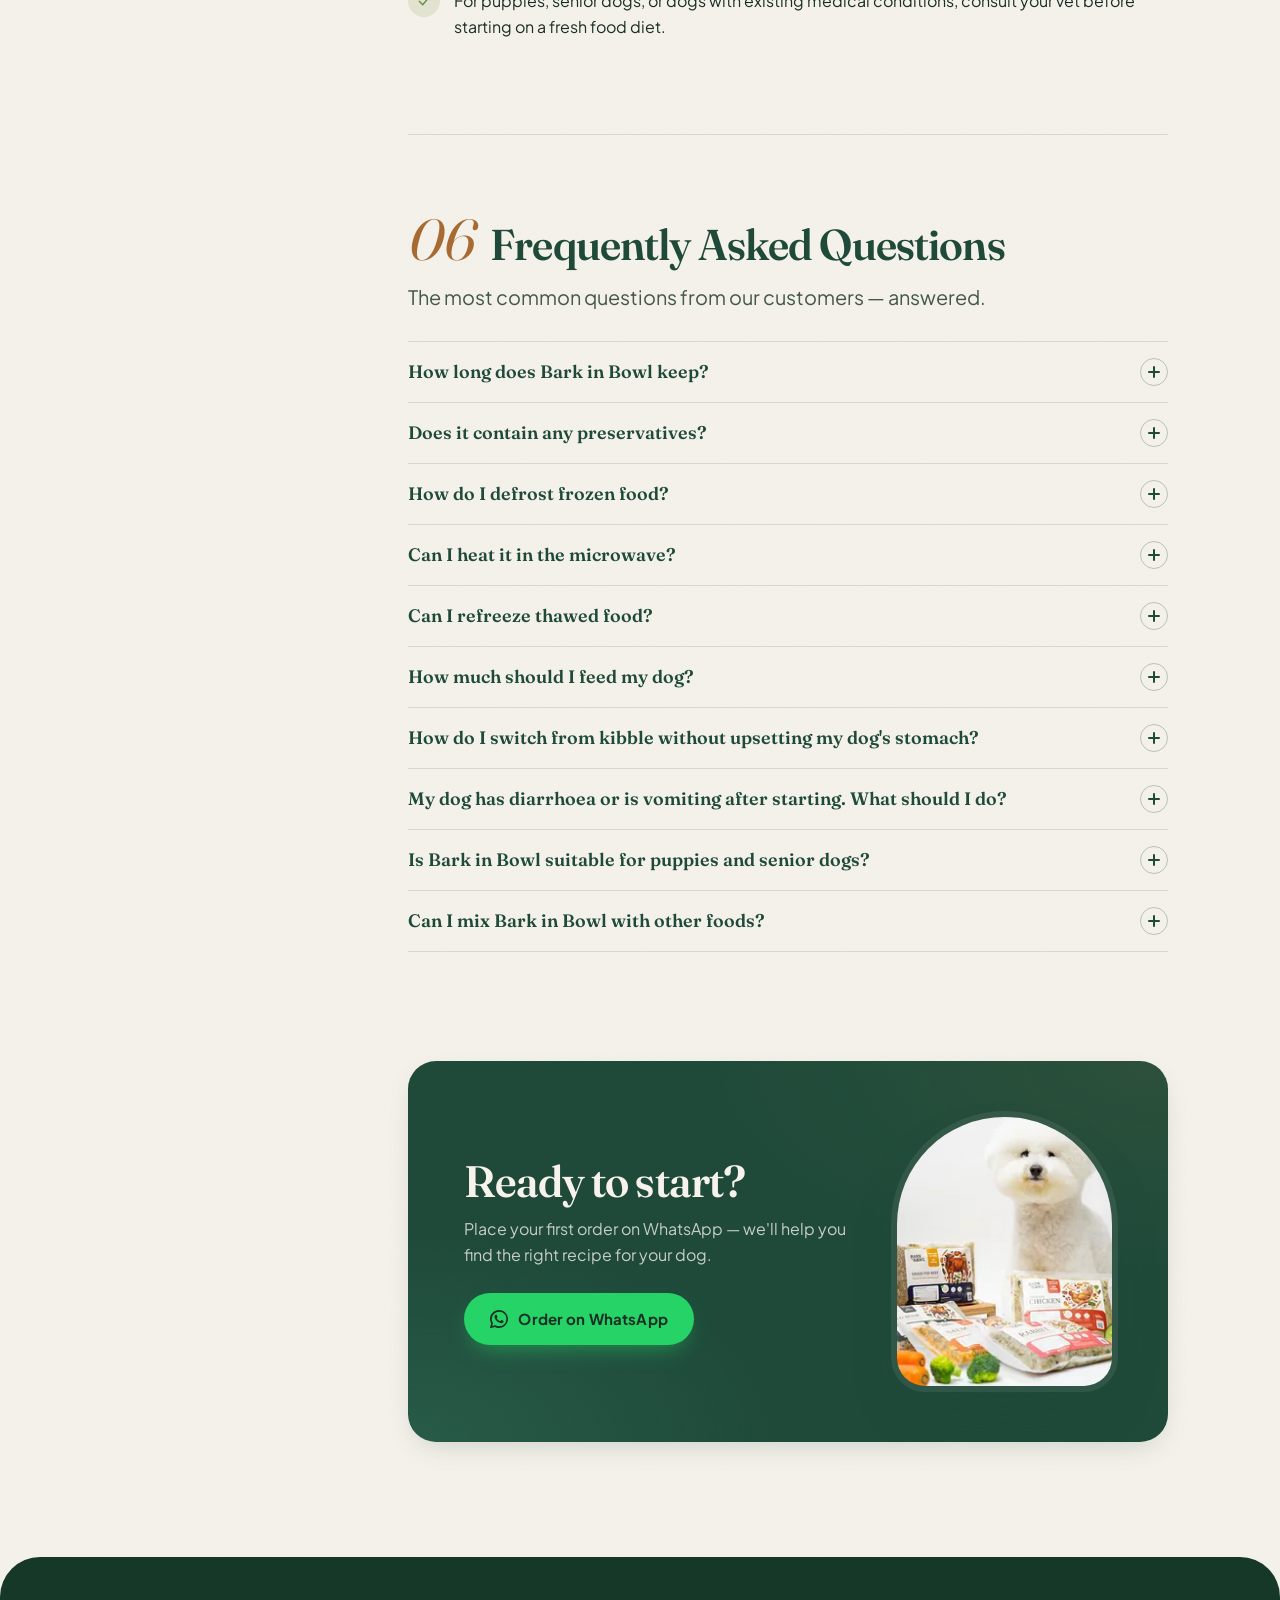
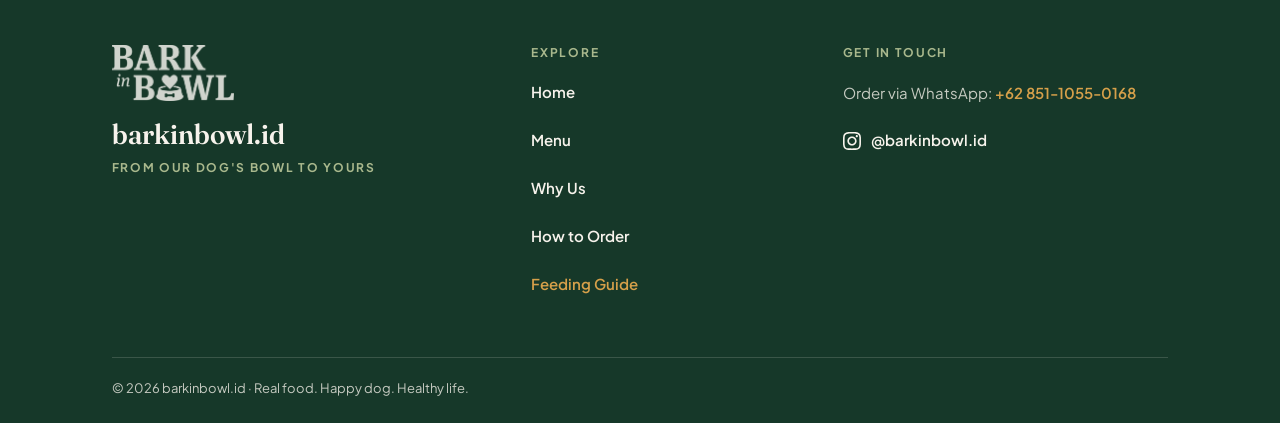
==== commit ab93a29d: "Redesign main page and feeding guide - New "Kitchen Table" design on both pages, keeping the existin" ====
--- a/GuidePage/index.html
+++ b/GuidePage/index.html
@@ -6,367 +6,456 @@
   <title>Feeding Guide – barkinbowl.id</title>
   <meta name="description" content="How to store, portion, and serve Bark in Bowl fresh dog food — including a portion calculator by weight & life stage, a kibble transition plan, and FAQ."/>
   <meta name="theme-color" content="#1F4A3A"/>
-  <link href="https://fonts.googleapis.com/css2?family=Playfair+Display:ital,wght@0,700;0,900;1,700&family=DM+Sans:wght@300;400;500;600&display=swap" rel="stylesheet"/>
-  <link rel="stylesheet" href="guide.css">
-  <link rel="icon" href="../src/favicon-96.png" type="image/png">
+  <meta property="og:title" content="Feeding Guide – barkinbowl.id"/>
+  <meta property="og:description" content="How to store, portion, and serve Bark in Bowl fresh dog food — including a portion calculator by weight & life stage, a kibble transition plan, and FAQ."/>
+  <meta property="og:image" content="https://barkinbowl.com/src/img/og-image.jpg"/>
+  <meta property="og:image:width" content="1200"/>
+  <meta property="og:image:height" content="630"/>
+  <meta property="og:type" content="website"/>
+  <script>document.documentElement.classList.add('js')</script>
+  <link rel="preconnect" href="https://fonts.googleapis.com">
+  <link rel="preconnect" href="https://fonts.gstatic.com" crossorigin>
+  <link href="https://fonts.googleapis.com/css2?family=Fraunces:ital,opsz,wght@0,9..144,400..700;1,9..144,400..600&family=Plus+Jakarta+Sans:wght@400..700&display=swap" rel="stylesheet">
+  <link rel="stylesheet" href="guide.css?v=20261028">
+  <link rel="icon" href="../src/favicon-32.png?v=20260917" sizes="32x32" type="image/png">
+  <link rel="icon" href="../src/favicon-96.png?v=20260917" sizes="96x96" type="image/png">
+  <link rel="apple-touch-icon" href="../src/apple-touch-icon.png?v=20260917">
 </head>
 <body>
 
-<div class="progress-bar" id="progress-bar"></div>
-
-<nav>
-  <a href="../" class="nav-back">← Back to barkinbowl.id</a>
-  <a href="../" class="nav-logo">
-    <img src="../src/logo-new.png?v=20260910" alt="Bark in Bowl" class="nav-logo-img">
-  </a>
-  <a href="https://wa.me/6285110550168?text=Hi!%20I'd%20like%20to%20place%20an%20order%20from%20barkinbowl.id" target="_blank" class="nav-cta">
-    <svg width="15" height="15" viewBox="0 0 24 24" fill="currentColor"><path d="M17.472 14.382c-.297-.149-1.758-.867-2.03-.967-.273-.099-.471-.148-.67.15-.197.297-.767.966-.94 1.164-.173.199-.347.223-.644.075-.297-.15-1.255-.463-2.39-1.475-.883-.788-1.48-1.761-1.653-2.059-.173-.297-.018-.458.13-.606.134-.133.298-.347.446-.52.149-.174.198-.298.298-.497.099-.198.05-.371-.025-.52-.075-.149-.669-1.612-.916-2.207-.242-.579-.487-.5-.669-.51-.173-.008-.371-.01-.57-.01-.198 0-.52.074-.792.372-.272.297-1.04 1.016-1.04 2.479 0 1.462 1.065 2.875 1.213 3.074.149.198 2.096 3.2 5.077 4.487.709.306 1.262.489 1.694.625.712.227 1.36.195 1.871.118.571-.085 1.758-.719 2.006-1.413.248-.694.248-1.289.173-1.413-.074-.124-.272-.198-.57-.347z"/><path d="M12 0C5.373 0 0 5.373 0 12c0 2.126.555 4.122 1.528 5.856L.057 23.215a.75.75 0 00.928.928l5.36-1.471A11.955 11.955 0 0012 24c6.627 0 12-5.373 12-12S18.627 0 12 0zm0 21.75a9.75 9.75 0 01-4.96-1.356l-.354-.21-3.676 1.008 1.007-3.676-.21-.354A9.75 9.75 0 1112 21.75z"/></svg>
-    <span class="nav-cta-long">Order Now</span>
-  </a>
-</nav>
-
-<div class="guide-hero">
-  <div class="guide-hero-label"><svg viewBox="0 0 24 24" fill="none" stroke="currentColor" stroke-width="1.6" stroke-linecap="round" stroke-linejoin="round"><path d="M12 6.2C10.2 4.9 7.8 4.2 5 4.2v13c2.8 0 5.2.7 7 2 1.8-1.3 4.2-2 7-2v-13c-2.8 0-5.2.7-7 2z"/><line x1="12" y1="6.2" x2="12" y2="19.2"/></svg> Usage Guide</div>
-  <h1>Feeding Guide</h1>
-  <p>Everything you need to know to feed your dog right — from storage and portioning to transitioning from kibble.</p>
-</div>
-
-<div class="jump-nav">
-  <a href="#storage">Storage</a>
-  <a href="#serving">Serving</a>
-  <a href="#portions">Portions</a>
-  <a href="#transition">Transition</a>
-  <a href="#notes">Notes</a>
-  <a href="#faq">FAQ</a>
-</div>
-
-<div class="guide-content">
-
-  <!-- 1. STORAGE -->
-  <div class="guide-section" id="storage">
-    <div class="guide-section-num">1</div>
-    <h2>Storage</h2>
-    <p class="section-intro">Bark in Bowl is made fresh, cooked without preservatives. Proper storage is essential to keep it safe and nutritious.</p>
-    <figure class="guide-photo">
-      <img src="../src/pack.jpg?v=20260910" alt="The Bark in Bowl range of sealed 500g fresh packs" loading="lazy">
-      <figcaption>Your order arrives in sealed 500g packs — keep them frozen until you're ready to use them.</figcaption>
-    </figure>
-    <div class="storage-cards">
-      <div class="storage-card">
-        <div class="s-icon"><svg viewBox="0 0 24 24" fill="none" stroke="currentColor" stroke-width="1.6" stroke-linecap="round"><line x1="12" y1="2" x2="12" y2="22"/><line x1="4" y1="7" x2="20" y2="17"/><line x1="20" y1="7" x2="4" y2="17"/><path d="M12 2l-2.3 2.3M12 2l2.3 2.3"/><path d="M12 22l-2.3-2.3M12 22l2.3-2.3"/></svg></div>
-        <h4>Freezer (Unopened)</h4>
-        <p>Store frozen. Use within <strong>1 month</strong> of receiving your order for best freshness.</p>
-      </div>
-      <div class="storage-card">
-        <div class="s-icon"><svg viewBox="0 0 24 24" fill="none" stroke="currentColor" stroke-width="1.6" stroke-linecap="round" stroke-linejoin="round"><path d="M13 14.5V6a2 2 0 0 0-4 0v8.5a3.6 3.6 0 1 0 4 0z"/><line x1="11" y1="7.5" x2="11" y2="13.5"/></svg></div>
-        <h4>Fridge (After Opening)</h4>
-        <p>Once opened or thawed, consume within <strong>5 days</strong> stored in the chiller (0–4°C).</p>
-      </div>
-      <div class="storage-card">
-        <div class="s-icon"><svg viewBox="0 0 24 24" fill="none" stroke="currentColor" stroke-width="1.6" stroke-linecap="round" stroke-linejoin="round"><rect x="3.5" y="3.5" width="17" height="17" rx="2"/><line x1="12" y1="3.5" x2="12" y2="20.5"/><line x1="3.5" y1="12" x2="20.5" y2="12"/></svg></div>
-        <h4>Pre-portion on Arrival</h4>
-        <p>Divide into individual meal portions as soon as you receive your order — this avoids repeated freeze-thaw cycles.</p>
-      </div>
-      <div class="storage-card">
-        <div class="s-icon"><svg viewBox="0 0 24 24" fill="none" stroke="currentColor" stroke-width="1.6" stroke-linecap="round" stroke-linejoin="round"><path d="M4.5 12a7.5 7.5 0 0 1 13-5.1M17.5 4v4.5H13"/><path d="M19.5 12a7.5 7.5 0 0 1-13 5.1M6.5 20v-4.5H11"/></svg></div>
-        <h4>Avoid Re-freezing</h4>
-        <p>Repeated freeze-thaw cycles reduce food quality and safety. Pre-portioning prevents this entirely.</p>
-      </div>
+<a class="skip-link" href="#main">Skip to content</a>
+<div class="progress-bar" id="progress-bar" aria-hidden="true"></div>
+
+<header class="nav nav--guide" id="site-nav">
+  <div class="nav-inner container">
+    <a href="../" class="nav-back"><svg aria-hidden="true" focusable="false" viewBox="0 0 24 24" fill="none" stroke="currentColor" stroke-width="2" stroke-linecap="round" stroke-linejoin="round"><path d="M19 12H5"/><path d="M11 18l-6-6 6-6"/></svg><span class="nav-back-label"> Back to barkinbowl.id</span></a>
+    <a href="../" class="nav-logo" aria-label="Bark in Bowl, home">
+      <img src="../src/logo-new.png?v=20260910" alt="Bark in Bowl" width="982" height="450" class="nav-logo-img" decoding="async">
+    </a>
+    <div class="nav-actions">
+      <a class="btn btn-wa btn-sm nav-cta" href="https://wa.me/6285110550168?text=Hi!%20I'd%20like%20to%20place%20an%20order%20from%20barkinbowl.id" target="_blank" rel="noopener">
+        <svg aria-hidden="true" focusable="false" viewBox="0 0 24 24" fill="currentColor"><path d="M17.472 14.382c-.297-.149-1.758-.867-2.03-.967-.273-.099-.471-.148-.67.15-.197.297-.767.966-.94 1.164-.173.199-.347.223-.644.075-.297-.15-1.255-.463-2.39-1.475-.883-.788-1.48-1.761-1.653-2.059-.173-.297-.018-.458.13-.606.134-.133.298-.347.446-.52.149-.174.198-.298.298-.497.099-.198.05-.371-.025-.52-.075-.149-.669-1.612-.916-2.207-.242-.579-.487-.5-.669-.51-.173-.008-.371-.01-.57-.01-.198 0-.52.074-.792.372-.272.297-1.04 1.016-1.04 2.479 0 1.462 1.065 2.875 1.213 3.074.149.198 2.096 3.2 5.077 4.487.709.306 1.262.489 1.694.625.712.227 1.36.195 1.871.118.571-.085 1.758-.719 2.006-1.413.248-.694.248-1.289.173-1.413-.074-.124-.272-.198-.57-.347z"/><path d="M12 0C5.373 0 0 5.373 0 12c0 2.126.555 4.122 1.528 5.856L.057 23.215a.75.75 0 00.928.928l5.36-1.471A11.955 11.955 0 0012 24c6.627 0 12-5.373 12-12S18.627 0 12 0zm0 21.75a9.75 9.75 0 01-4.96-1.356l-.354-.21-3.676 1.008 1.007-3.676-.21-.354A9.75 9.75 0 1112 21.75z"/></svg><span>Order Now</span></a>
+      <button class="icon-btn nav-toggle" type="button" aria-expanded="false" aria-controls="nav-sheet">
+        <svg aria-hidden="true" focusable="false" viewBox="0 0 24 24" fill="none" stroke="currentColor" stroke-width="2" stroke-linecap="round"><path d="M2 6h20"/><path d="M2 12h20"/><path d="M2 18h20"/></svg><span class="sr-only">Menu</span></button>
     </div>
   </div>
-  <hr class="divider"/>
-
-  <!-- 2. SERVING -->
-  <div class="guide-section" id="serving">
-    <div class="guide-section-num">2</div>
-    <h2>How to Serve</h2>
-    <p class="section-intro">Fresh food is best served at room temperature. Follow these steps for a safe and enjoyable meal.</p>
-    <div class="serving-steps">
-      <div class="serving-step">
-        <div class="s-num">1</div>
-        <p>Portion the food according to your dog's needs (see the portion table below). If frozen, defrost first — either overnight in the fridge, or at room temperature for a few hours.</p>
-      </div>
-      <div class="serving-step">
-        <div class="s-num">2</div>
-        <p>Serve at room temperature, or warm briefly in the microwave for ~30 seconds. <strong>Always transfer to a microwave-safe bowl first</strong> — never heat in the plastic packaging.</p>
-      </div>
-      <div class="serving-step">
-        <div class="s-num">3</div>
-        <p>If your dog seems reluctant to eat, try adding a splash of warm water or bone broth to enhance the aroma and palatability.</p>
-      </div>
-      <div class="serving-step">
-        <div class="s-num">4</div>
-        <p>Always provide a bowl of fresh, clean water alongside every meal.</p>
-      </div>
+</header>
+
+<div class="guide-hero">
+  <div class="container guide-hero-inner">
+    <div class="guide-hero-text">
+      <p class="eyebrow eyebrow--icon"><svg aria-hidden="true" focusable="false" viewBox="0 0 24 24" fill="none" stroke="currentColor" stroke-width="1.6" stroke-linecap="round" stroke-linejoin="round"><path d="M12 6.2C10.2 4.9 7.8 4.2 5 4.2v13c2.8 0 5.2.7 7 2 1.8-1.3 4.2-2 7-2v-13c-2.8 0-5.2.7-7 2z"/><line x1="12" y1="6.2" x2="12" y2="19.2"/></svg> Usage Guide</p>
+      <h1 class="guide-title">Feeding <em>Guide</em></h1>
+      <p class="guide-intro">Everything you need to know to feed your dog right&nbsp;— from storage and portioning to transitioning from kibble.</p>
+    </div>
+    <figure class="guide-hero-media">
+      <picture>
+        <img src="../src/img/guide/hero-dog.webp?v=20261028" srcset="../src/img/guide/hero-dog-small.webp?v=20261028 800w, ../src/img/guide/hero-dog.webp?v=20261028 1440w" sizes="(min-width:1100px) 506px, (min-width:1024px) 356px, (min-width:768px) calc(50vw - 56px), calc(100vw - 40px)" alt="A dog with the full Bark in Bowl range of fresh packs" width="1440" height="960" loading="eager" fetchpriority="high" decoding="async">
+      </picture>
+    </figure>
+  </div>
+</div>
+
+<div class="guide-layout container">
+  <nav class="toc jump-nav" aria-label="Guide sections">
+    <ol>
+      <li><a href="#storage"><span class="toc-n" aria-hidden="true">01</span>Storage</a></li>
+      <li><a href="#serving"><span class="toc-n" aria-hidden="true">02</span>Serving</a></li>
+      <li><a href="#portions"><span class="toc-n" aria-hidden="true">03</span>Portions</a></li>
+      <li><a href="#transition"><span class="toc-n" aria-hidden="true">04</span>Transition</a></li>
+      <li><a href="#notes"><span class="toc-n" aria-hidden="true">05</span>Notes</a></li>
+      <li><a href="#faq"><span class="toc-n" aria-hidden="true">06</span>FAQ</a></li>
+    </ol>
+  </nav>
+
+  <main id="main" class="guide-content" tabindex="-1">
+
+    <!-- 01 STORAGE -->
+    <section class="guide-section reveal" id="storage" aria-labelledby="h-storage">
+      <header class="gs-head"><span class="gs-num" aria-hidden="true">01</span><h2 id="h-storage">Storage</h2></header>
+      <p class="section-intro">Bark in Bowl is made fresh, cooked without preservatives. Proper storage is essential to keep it safe and nutritious.</p>
+      <figure class="guide-photo">
+        <div class="guide-photo-frame"><picture>
+          <img src="../src/img/guide/storage-packs.webp?v=20261028" srcset="../src/img/guide/storage-packs-small.webp?v=20261028 800w, ../src/img/guide/storage-packs.webp?v=20261028 1520w" sizes="(min-width:860px) 760px, calc(100vw - 40px)" alt="The Bark in Bowl range of sealed 200g and 500g fresh packs" width="1520" height="855" loading="lazy" decoding="async">
+        </picture></div>
+        <figcaption>Your order arrives in sealed 200g or 500g packs — keep them frozen until you're ready to use them.</figcaption>
+      </figure>
+      <div class="storage-cards">
+        <div class="card storage-card storage-card--freezer">
+          <div class="s-icon"><svg aria-hidden="true" focusable="false" viewBox="0 0 24 24" fill="none" stroke="currentColor" stroke-width="1.6" stroke-linecap="round"><line x1="12" y1="2" x2="12" y2="22"/><line x1="4" y1="7" x2="20" y2="17"/><line x1="20" y1="7" x2="4" y2="17"/><path d="M12 2l-2.3 2.3M12 2l2.3 2.3"/><path d="M12 22l-2.3-2.3M12 22l2.3-2.3"/></svg></div>
+          <h4>Freezer (Unopened)</h4>
+          <p>Store frozen. Use within <strong>1 month</strong> of receiving your order for best freshness.</p>
+        </div>
+        <div class="card storage-card storage-card--fridge">
+          <div class="s-icon"><svg aria-hidden="true" focusable="false" viewBox="0 0 24 24" fill="none" stroke="currentColor" stroke-width="1.6" stroke-linecap="round" stroke-linejoin="round"><path d="M13 14.5V6a2 2 0 0 0-4 0v8.5a3.6 3.6 0 1 0 4 0z"/><line x1="11" y1="7.5" x2="11" y2="13.5"/></svg></div>
+          <h4>Fridge (After Opening)</h4>
+          <p>Once opened or thawed, consume within <strong>5 days</strong> stored in the chiller (0–4°C).</p>
+        </div>
+        <div class="card storage-card">
+          <div class="s-icon"><svg aria-hidden="true" focusable="false" viewBox="0 0 24 24" fill="none" stroke="currentColor" stroke-width="1.6" stroke-linecap="round" stroke-linejoin="round"><rect x="3.5" y="3.5" width="17" height="17" rx="2"/><line x1="12" y1="3.5" x2="12" y2="20.5"/><line x1="3.5" y1="12" x2="20.5" y2="12"/></svg></div>
+          <h4>Pre-portion on Arrival</h4>
+          <p>Divide into individual meal portions as soon as you receive your order — this avoids repeated freeze-thaw cycles.</p>
+        </div>
+        <div class="card storage-card">
+          <div class="s-icon"><svg aria-hidden="true" focusable="false" viewBox="0 0 24 24" fill="none" stroke="currentColor" stroke-width="1.6" stroke-linecap="round" stroke-linejoin="round"><path d="M4.5 12a7.5 7.5 0 0 1 13-5.1M17.5 4v4.5H13"/><path d="M19.5 12a7.5 7.5 0 0 1-13 5.1M6.5 20v-4.5H11"/></svg></div>
+          <h4>Avoid Re-freezing</h4>
+          <p>Repeated freeze-thaw cycles reduce food quality and safety. Pre-portioning prevents this entirely.</p>
+        </div>
+      </div>
+    </section>
+
+    <!-- 02 SERVING -->
+    <section class="guide-section reveal" id="serving" aria-labelledby="h-serving">
+      <header class="gs-head"><span class="gs-num" aria-hidden="true">02</span><h2 id="h-serving">How to Serve</h2></header>
+      <p class="section-intro">Fresh food is best served at room temperature. Follow these steps for a safe and enjoyable meal.</p>
+      <ol class="serve-list">
+        <li><span class="s-num" aria-hidden="true">1</span><p>Portion the food according to your dog's needs (see the portion table below). If frozen, defrost first — either overnight in the fridge, or at room temperature for a few hours.</p></li>
+        <li class="is-key"><span class="s-num" aria-hidden="true">2</span><p>Serve at room temperature, or warm briefly in the microwave for ~30 seconds. <strong>Always transfer to a microwave-safe bowl first</strong> — never heat in the plastic packaging.</p></li>
+        <li><span class="s-num" aria-hidden="true">3</span><p>If your dog seems reluctant to eat, try adding a splash of warm water or bone broth to enhance the aroma and palatability.</p></li>
+        <li><span class="s-num" aria-hidden="true">4</span><p>Always provide a bowl of fresh, clean water alongside every meal.</p></li>
+      </ol>
+    </section>
+
+    <!-- 03 PORTIONS -->
+    <section class="guide-section reveal" id="portions" aria-labelledby="h-portions">
+      <header class="gs-head"><span class="gs-num" aria-hidden="true">03</span><h2 id="h-portions">Daily Portion Guide</h2></header>
+      <p class="section-intro">Portions are calculated as a percentage of your dog's body weight per day, split across meals. Use this table as a starting point and adjust based on your dog's energy and condition.</p>
+
+      <div class="calc-card on-dark">
+        <div class="calc-header">
+          <span class="calc-icon"><svg aria-hidden="true" focusable="false" viewBox="0 0 24 24" fill="none" stroke="currentColor" stroke-width="1.6" stroke-linecap="round" stroke-linejoin="round"><line x1="12" y1="3" x2="12" y2="19"/><line x1="5" y1="7" x2="19" y2="7"/><path d="M5 7l-2.6 6a2.6 2.6 0 0 0 5.2 0L5 7z"/><path d="M19 7l-2.6 6a2.6 2.6 0 0 0 5.2 0L19 7z"/><line x1="8" y1="21" x2="16" y2="21"/></svg></span>
+          <div>
+            <h3>Quick Portion Calculator</h3>
+            <p>Enter your dog's weight and life stage — we'll do the math.</p>
+          </div>
+        </div>
+        <div class="calc-fields">
+          <div class="calc-field">
+            <label class="calc-field-label" for="calc-weight">Dog's weight <span class="u">(kg)</span></label>
+            <div class="stepper">
+              <button type="button" class="step-btn" data-step="-0.5" aria-label="Decrease weight"><svg aria-hidden="true" focusable="false" viewBox="0 0 24 24" fill="none" stroke="currentColor" stroke-width="2" stroke-linecap="round"><path d="M5 12h14"/></svg></button>
+              <input type="number" id="calc-weight" inputmode="decimal" min="0.5" max="90" step="0.5" placeholder="e.g. 10" class="num"><span class="unit" aria-hidden="true">kg</span>
+              <button type="button" class="step-btn" data-step="0.5" aria-label="Increase weight"><svg aria-hidden="true" focusable="false" viewBox="0 0 24 24" fill="none" stroke="currentColor" stroke-width="2" stroke-linecap="round"><path d="M5 12h14"/><path d="M12 5v14"/></svg></button>
+            </div>
+          </div>
+          <label class="calc-field">
+            <span class="calc-field-label">Life stage</span>
+            <select id="calc-stage">
+              <option value="0.08,0.10,4" >Puppy (2–4 months)</option>
+              <option value="0.06,0.08,3">Puppy (4–6 months)</option>
+              <option value="0.04,0.06,3">Puppy (6–12 months)</option>
+              <option value="0.02,0.03,2" selected>Adult (1–7 years)</option>
+              <option value="0.015,0.025,2">Senior (7+ years)</option>
+            </select>
+          </label>
+        </div>
+        <div class="calc-output" aria-live="polite">
+          <div class="calc-result" id="calc-result" hidden>
+            <div class="calc-stat"><span class="calc-num num" id="calc-daily">—</span><span class="calc-label">per day</span></div>
+            <div class="calc-stat"><span class="calc-num num" id="calc-meal">—</span><span class="calc-label" id="calc-meal-label">per meal</span></div>
+            <div class="calc-stat calc-stat--packs">
+              <span class="calc-packs-vals"><span class="calc-num num"><span id="calc-packs">—</span><span class="calc-unit"> ×&nbsp;500g</span></span><span class="calc-alt num">or <span id="calc-packs-200">—</span>&nbsp;×&nbsp;200g</span></span>
+              <span class="calc-label">packs / week</span>
+            </div>
+          </div>
+          <p class="calc-note" hidden id="calc-note">A starting point, not a rule — adjust ±10–20% based on your dog's activity and body condition.</p>
+        </div>
+      </div>
+
+      <div class="table-wrap">
+        <table class="portion-table" aria-labelledby="h-portions">
+          <thead>
+            <tr>
+              <th scope="col">Life Stage</th>
+              <th scope="col">% of Body Weight / Day</th>
+              <th scope="col">Meals per Day</th>
+            </tr>
+          </thead>
+          <tbody class="num">
+            <tr><td>Puppy <span class="td-sub">(2–4 months)</span></td><td>8–10%</td><td>4x daily</td></tr>
+            <tr><td>Puppy <span class="td-sub">(4–6 months)</span></td><td>6–8%</td><td>3x daily</td></tr>
+            <tr><td>Puppy <span class="td-sub">(6–12 months)</span></td><td>4–6%</td><td>2–3x daily</td></tr>
+            <tr class="is-adult"><td>Adult <span class="td-sub">(1–7 years)</span></td><td>2–3%</td><td>2x daily</td></tr>
+            <tr><td>Senior <span class="td-sub">(7+ years)</span></td><td>1.5–2.5%</td><td>2x daily</td></tr>
+          </tbody>
+        </table>
+      </div>
+
+      <div class="portion-example">
+        <strong>Example:</strong> A 10kg adult dog needs 10,000g × 2–3% = <strong>200–300g per day</strong>, split into 2 meals (100–150g per serving).
+      </div>
+
+      <div class="adjust-grid">
+        <div class="adjust-card"><strong>Active / Working Dog</strong>Add +10–20% to daily portion</div>
+        <div class="adjust-card"><strong>Less Active / Overweight</strong>Reduce by 10–20%</div>
+        <div class="adjust-card"><strong>Nursing Mother</strong>Up to 2–3x normal portion</div>
+      </div>
+    </section>
+
+    <!-- 04 TRANSITION -->
+    <section class="guide-section reveal" id="transition" aria-labelledby="h-transition">
+      <header class="gs-head"><span class="gs-num" aria-hidden="true">04</span><h2 id="h-transition">Transitioning from Kibble</h2></header>
+      <p class="section-intro">Switching your dog's diet too quickly can cause digestive upset. A gradual 7–10 day transition gives your dog's gut time to adapt.</p>
+      <div class="table-wrap">
+        <table class="transition-table" aria-labelledby="h-transition">
+          <thead>
+            <tr>
+              <th scope="col">Day</th>
+              <th scope="col">Kibble (old food)</th>
+              <th scope="col">Bark in Bowl</th>
+            </tr>
+          </thead>
+          <tbody class="num">
+            <tr><td>Days 1–2</td><td><span class="pct">75%</span><span class="bar bar--kibble" style="--p:75" aria-hidden="true"></span></td><td><span class="pct">25%</span><span class="bar" style="--p:25" aria-hidden="true"></span></td></tr>
+            <tr><td>Days 3–4</td><td><span class="pct">50%</span><span class="bar bar--kibble" style="--p:50" aria-hidden="true"></span></td><td><span class="pct">50%</span><span class="bar" style="--p:50" aria-hidden="true"></span></td></tr>
+            <tr><td>Days 5–6</td><td><span class="pct">25%</span><span class="bar bar--kibble" style="--p:25" aria-hidden="true"></span></td><td><span class="pct">75%</span><span class="bar" style="--p:75" aria-hidden="true"></span></td></tr>
+            <tr><td>Days 7–10</td><td><span class="pct">0%</span><span class="bar bar--kibble" style="--p:0" aria-hidden="true"></span></td><td><span class="pct">100%</span><span class="bar" style="--p:100" aria-hidden="true"></span></td></tr>
+          </tbody>
+        </table>
+      </div>
+      <div class="tip-box">
+        <p><strong>Mixing tips:</strong> Combine both foods in one bowl at each meal served at room temperature. Alternatively, alternate — kibble in the morning, Bark in Bowl in the evening — while gradually reducing the kibble portion.</p>
+        <p><strong>What to watch:</strong> Stool condition, appetite, vomiting, gas, and energy levels.</p>
+        <p><strong>Sensitive stomachs:</strong> Extend each phase to 3–4 days (total 14–21 day transition).</p>
+      </div>
+      <div class="warning-box" role="note">
+        <svg class="warning-icon" aria-hidden="true" focusable="false" viewBox="0 0 24 24" fill="none" stroke="currentColor" stroke-width="1.6" stroke-linecap="round" stroke-linejoin="round"><path d="M12 3.8l9 16H3l9-16z"/><line x1="12" y1="10" x2="12" y2="14.5"/><circle cx="12" cy="17.3" r="0.6" fill="currentColor" stroke="none"/></svg>
+        <p><strong>If issues arise:</strong> Mild loose stools in the first few days are normal and usually resolve within 2–3 days. If diarrhoea persists beyond 3 days, vomiting recurs, or your dog seems lethargic — step back to the previous ratio for 2–3 days, then continue more slowly. If symptoms don't improve, consult your vet.</p>
+      </div>
+    </section>
+
+    <!-- 05 NOTES -->
+    <section class="guide-section reveal" id="notes" aria-labelledby="h-notes">
+      <header class="gs-head"><span class="gs-num" aria-hidden="true">05</span><h2 id="h-notes">Important Notes</h2></header>
+      <ul class="notes-list">
+        <li><span class="n-icon"><svg aria-hidden="true" focusable="false" viewBox="0 0 24 24" fill="none" stroke="currentColor" stroke-width="2.2" stroke-linecap="round" stroke-linejoin="round"><path d="M5 12.5l5 5L19 7"/></svg></span><p>Always transition gradually from your dog's previous food (see Section 4 above).</p></li>
+        <li class="is-key"><span class="n-icon"><svg aria-hidden="true" focusable="false" viewBox="0 0 24 24" fill="none" stroke="currentColor" stroke-width="2.2" stroke-linecap="round" stroke-linejoin="round"><path d="M5 12.5l5 5L19 7"/></svg></span><p><strong>Never heat food in its plastic packaging.</strong> Transfer to a microwave-safe bowl before warming.</p></li>
+        <li><span class="n-icon"><svg aria-hidden="true" focusable="false" viewBox="0 0 24 24" fill="none" stroke="currentColor" stroke-width="2.2" stroke-linecap="round" stroke-linejoin="round"><path d="M5 12.5l5 5L19 7"/></svg></span><p>For puppies, senior dogs, or dogs with existing medical conditions, consult your vet before starting on a fresh food diet.</p></li>
+      </ul>
+    </section>
+
+    <!-- 06 FAQ -->
+    <section class="guide-section reveal" id="faq" aria-labelledby="h-faq">
+      <header class="gs-head"><span class="gs-num" aria-hidden="true">06</span><h2 id="h-faq">Frequently Asked Questions</h2></header>
+      <p class="section-intro">The most common questions from our customers — answered.</p>
+      <div class="faq-list">
+        <details class="faq" name="faq"><summary>How long does Bark in Bowl keep?<span class="faq-icon" aria-hidden="true"></span></summary><div class="faq-a"><p>Up to 1 month frozen (from the date received). Once opened or thawed, consume within 5 days stored in the fridge at 0–4°C.</p></div></details>
+        <details class="faq" name="faq"><summary>Does it contain any preservatives?<span class="faq-icon" aria-hidden="true"></span></summary><div class="faq-a"><p>No. Bark in Bowl is made fresh and cooked without any preservatives or artificial additives. This is why proper storage is important.</p></div></details>
+        <details class="faq" name="faq"><summary>How do I defrost frozen food?<span class="faq-icon" aria-hidden="true"></span></summary><div class="faq-a"><p>Move the portion you need to the fridge the night before, or leave it at room temperature for a few hours before serving. Avoid leaving food at room temperature for more than 2 hours.</p></div></details>
+        <details class="faq" name="faq"><summary>Can I heat it in the microwave?<span class="faq-icon" aria-hidden="true"></span></summary><div class="faq-a"><p>Yes — about 30 seconds is usually enough. Always transfer to a microwave-safe bowl first. Never heat inside the original plastic packaging.</p></div></details>
+        <details class="faq" name="faq"><summary>Can I refreeze thawed food?<span class="faq-icon" aria-hidden="true"></span></summary><div class="faq-a"><p>We strongly advise against it. Repeated freeze-thaw cycles reduce quality and food safety. This is why we recommend pre-portioning your order on the day it arrives.</p></div></details>
+        <details class="faq" name="faq"><summary>How much should I feed my dog?<span class="faq-icon" aria-hidden="true"></span></summary><div class="faq-a"><p>Use the portion table in Section 3 — portions are calculated as a percentage of your dog's body weight based on their life stage. Adjust up or down based on activity level and body condition.</p></div></details>
+        <details class="faq" name="faq"><summary>How do I switch from kibble without upsetting my dog's stomach?<span class="faq-icon" aria-hidden="true"></span></summary><div class="faq-a"><p>Follow the 7–10 day gradual transition plan in Section 4. Mix the two foods slowly, increasing Bark in Bowl while reducing kibble over time. Dogs with sensitive stomachs may need 14–21 days.</p></div></details>
+        <details class="faq" name="faq"><summary>My dog has diarrhoea or is vomiting after starting. What should I do?<span class="faq-icon" aria-hidden="true"></span></summary><div class="faq-a"><p>Mild loose stools in the first few days are common and usually resolve on their own within 2–3 days. If symptoms persist beyond 3 days, or your dog seems lethargic or is vomiting repeatedly — step back to the previous kibble ratio for a few days, then continue the transition more slowly. If it doesn't improve, consult your vet.</p></div></details>
+        <details class="faq" name="faq"><summary>Is Bark in Bowl suitable for puppies and senior dogs?<span class="faq-icon" aria-hidden="true"></span></summary><div class="faq-a"><p>Yes, it's suitable for all life stages. However, for puppies, senior dogs, or dogs with existing health conditions, we recommend consulting your vet before starting.</p></div></details>
+        <details class="faq" name="faq"><summary>Can I mix Bark in Bowl with other foods?<span class="faq-icon" aria-hidden="true"></span></summary><div class="faq-a"><p>Yes — especially during the transition period. Serve the mixture at room temperature. Avoid microwaving mixed kibble-and-fresh meals together.</p></div></details>
+      </div>
+    </section>
+
+    <!-- CTA -->
+    <aside class="guide-cta on-dark reveal" aria-labelledby="h-cta">
+      <div class="guide-cta-text">
+        <h3 id="h-cta">Ready to start?</h3>
+        <p>Place your first order on WhatsApp — we'll help you find the right recipe for your dog.</p>
+        <a class="btn btn-wa" href="https://wa.me/6285110550168?text=Hi!%20I'd%20like%20to%20place%20an%20order%20from%20barkinbowl.id" target="_blank" rel="noopener"><svg aria-hidden="true" focusable="false" viewBox="0 0 24 24" fill="currentColor"><path d="M17.472 14.382c-.297-.149-1.758-.867-2.03-.967-.273-.099-.471-.148-.67.15-.197.297-.767.966-.94 1.164-.173.199-.347.223-.644.075-.297-.15-1.255-.463-2.39-1.475-.883-.788-1.48-1.761-1.653-2.059-.173-.297-.018-.458.13-.606.134-.133.298-.347.446-.52.149-.174.198-.298.298-.497.099-.198.05-.371-.025-.52-.075-.149-.669-1.612-.916-2.207-.242-.579-.487-.5-.669-.51-.173-.008-.371-.01-.57-.01-.198 0-.52.074-.792.372-.272.297-1.04 1.016-1.04 2.479 0 1.462 1.065 2.875 1.213 3.074.149.198 2.096 3.2 5.077 4.487.709.306 1.262.489 1.694.625.712.227 1.36.195 1.871.118.571-.085 1.758-.719 2.006-1.413.248-.694.248-1.289.173-1.413-.074-.124-.272-.198-.57-.347z"/><path d="M12 0C5.373 0 0 5.373 0 12c0 2.126.555 4.122 1.528 5.856L.057 23.215a.75.75 0 00.928.928l5.36-1.471A11.955 11.955 0 0012 24c6.627 0 12-5.373 12-12S18.627 0 12 0zm0 21.75a9.75 9.75 0 01-4.96-1.356l-.354-.21-3.676 1.008 1.007-3.676-.21-.354A9.75 9.75 0 1112 21.75z"/></svg>Order on WhatsApp</a>
+      </div>
+      <div class="guide-cta-media">
+        <picture>
+          <img src="../src/img/guide/cta-dog.webp?v=20261028" srcset="../src/img/guide/cta-dog-small.webp?v=20261028 220w, ../src/img/guide/cta-dog.webp?v=20261028 440w" sizes="220px" alt="A white bichon with the full Bark in Bowl range of fresh packs" width="440" height="550" loading="lazy" decoding="async">
+        </picture>
+      </div>
+    </aside>
+
+  </main>
+</div>
+
+<footer class="footer on-dark">
+  <div class="container footer-grid">
+    <div class="footer-brand">
+      <img src="../src/logo-new.png?v=20260910" alt="Bark in Bowl" width="982" height="450" class="footer-logo-img" loading="lazy" decoding="async">
+      <div class="footer-logo">barkinbowl.id</div>
+      <div class="footer-tagline">From our dog's bowl to yours</div>
+    </div>
+    <nav class="footer-col" aria-label="Footer">
+      <p class="footer-h">Explore</p>
+      <ul class="footer-links">
+        <li><a href="../">Home</a></li>
+        <li><a href="../#menu">Menu</a></li>
+        <li><a href="../#why">Why Us</a></li>
+        <li><a href="../#order">How to Order</a></li>
+        <li><a href="./" aria-current="page">Feeding Guide</a></li>
+      </ul>
+    </nav>
+    <div class="footer-col">
+      <p class="footer-h">Get in touch</p>
+      <p class="footer-contact">Order via WhatsApp: <a class="wa-link" href="https://wa.me/6285110550168?text=Hi!%20I'd%20like%20to%20place%20an%20order%20from%20barkinbowl.id" target="_blank" rel="noopener">+62 851-1055-0168</a></p>
+      <a class="ig-handle" href="https://instagram.com/barkinbowl.id" target="_blank" rel="noopener"><svg aria-hidden="true" focusable="false" viewBox="0 0 24 24" fill="currentColor"><path d="M12 2.163c3.204 0 3.584.012 4.85.07 3.252.148 4.771 1.691 4.919 4.919.058 1.265.069 1.645.069 4.849 0 3.205-.012 3.584-.069 4.849-.149 3.225-1.664 4.771-4.919 4.919-1.266.058-1.644.07-4.85.07-3.204 0-3.584-.012-4.849-.07-3.26-.149-4.771-1.699-4.919-4.92-.058-1.265-.07-1.644-.07-4.849 0-3.204.013-3.583.07-4.849.149-3.227 1.664-4.771 4.919-4.919 1.266-.057 1.645-.069 4.849-.069zm0-2.163c-3.259 0-3.667.014-4.947.072-4.358.2-6.78 2.618-6.98 6.98-.059 1.281-.073 1.689-.073 4.948 0 3.259.014 3.668.072 4.948.2 4.358 2.618 6.78 6.98 6.98 1.281.058 1.689.072 4.948.072 3.259 0 3.668-.014 4.948-.072 4.354-.2 6.782-2.618 6.979-6.98.059-1.28.073-1.689.073-4.948 0-3.259-.014-3.667-.072-4.947-.196-4.354-2.617-6.78-6.979-6.98-1.281-.059-1.69-.073-4.949-.073zm0 5.838c-3.403 0-6.162 2.759-6.162 6.162s2.759 6.163 6.162 6.163 6.162-2.759 6.162-6.163c0-3.403-2.759-6.162-6.162-6.162zm0 10.162c-2.209 0-4-1.79-4-4 0-2.209 1.791-4 4-4s4 1.791 4 4c0 2.21-1.791 4-4 4zm6.406-11.845c-.796 0-1.441.645-1.441 1.44s.645 1.44 1.441 1.44c.795 0 1.439-.645 1.439-1.44s-.644-1.44-1.439-1.44z"/></svg>@barkinbowl.id</a>
     </div>
   </div>
-  <hr class="divider"/>
-
-  <!-- 3. PORTIONS -->
-  <div class="guide-section" id="portions">
-    <div class="guide-section-num">3</div>
-    <h2>Daily Portion Guide</h2>
-    <p class="section-intro">Portions are calculated as a percentage of your dog's body weight per day, split across meals. Use this table as a starting point and adjust based on your dog's energy and condition.</p>
-    <table class="portion-table">
-      <thead>
-        <tr>
-          <th>Life Stage</th>
-          <th>% of Body Weight / Day</th>
-          <th>Meals per Day</th>
-        </tr>
-      </thead>
-      <tbody>
-        <tr><td>Puppy (2–4 months)</td><td>8–10%</td><td>4x daily</td></tr>
-        <tr><td>Puppy (4–6 months)</td><td>6–8%</td><td>3x daily</td></tr>
-        <tr><td>Puppy (6–12 months)</td><td>4–6%</td><td>2–3x daily</td></tr>
-        <tr><td>Adult (1–7 years)</td><td>2–3%</td><td>2x daily</td></tr>
-        <tr><td>Senior (7+ years)</td><td>1.5–2.5%</td><td>2x daily</td></tr>
-      </tbody>
-    </table>
-    <div class="portion-example">
-      <strong>Example:</strong> A 10kg adult dog needs 10,000g × 2–3% = <strong>200–300g per day</strong>, split into 2 meals (100–150g per serving).
-    </div>
-
-    <div class="calc-card">
-      <div class="calc-header">
-        <span class="calc-icon"><svg viewBox="0 0 24 24" fill="none" stroke="currentColor" stroke-width="1.6" stroke-linecap="round" stroke-linejoin="round"><line x1="12" y1="3" x2="12" y2="19"/><line x1="5" y1="7" x2="19" y2="7"/><path d="M5 7l-2.6 6a2.6 2.6 0 0 0 5.2 0L5 7z"/><path d="M19 7l-2.6 6a2.6 2.6 0 0 0 5.2 0L19 7z"/><line x1="8" y1="21" x2="16" y2="21"/></svg></span>
-        <div>
-          <h3>Quick Portion Calculator</h3>
-          <p>Enter your dog's weight and life stage — we'll do the math.</p>
-        </div>
-      </div>
-      <div class="calc-fields">
-        <label class="calc-field">
-          <span>Dog's weight (kg)</span>
-          <input type="number" id="calc-weight" inputmode="decimal" min="0.5" max="90" step="0.5" placeholder="e.g. 10">
-        </label>
-        <label class="calc-field">
-          <span>Life stage</span>
-          <select id="calc-stage">
-            <option value="0.08,0.10,4" >Puppy (2–4 months)</option>
-            <option value="0.06,0.08,3">Puppy (4–6 months)</option>
-            <option value="0.04,0.06,3">Puppy (6–12 months)</option>
-            <option value="0.02,0.03,2" selected>Adult (1–7 years)</option>
-            <option value="0.015,0.025,2">Senior (7+ years)</option>
-          </select>
-        </label>
-      </div>
-      <div class="calc-result" id="calc-result" hidden>
-        <div class="calc-stat"><span class="calc-num" id="calc-daily">—</span><span class="calc-label">per day</span></div>
-        <div class="calc-stat"><span class="calc-num" id="calc-meal">—</span><span class="calc-label" id="calc-meal-label">per meal</span></div>
-        <div class="calc-stat"><span class="calc-num" id="calc-packs">—</span><span class="calc-label">500g packs / week</span></div>
-      </div>
-      <p class="calc-note" hidden id="calc-note">A starting point, not a rule — adjust ±10–20% based on your dog's activity and body condition.</p>
-    </div>
-
-    <div class="adjust-grid">
-      <div class="adjust-card"><strong>Active / Working Dog</strong>Add +10–20% to daily portion</div>
-      <div class="adjust-card"><strong>Less Active / Overweight</strong>Reduce by 10–20%</div>
-      <div class="adjust-card"><strong>Nursing Mother</strong>Up to 2–3x normal portion</div>
-    </div>
+  <div class="container footer-bottom"><p>© 2026 barkinbowl.id · Real food. Happy dog. Healthy life.</p></div>
+</footer>
+
+<button type="button" class="back-to-top" id="back-to-top" title="Back to top" aria-label="Back to top">
+  <svg aria-hidden="true" focusable="false" viewBox="0 0 24 24" fill="none" stroke="currentColor" stroke-width="2.2" stroke-linecap="round" stroke-linejoin="round"><path d="M12 19V5"/><path d="M5.5 11.5L12 5l6.5 6.5"/></svg>
+</button>
+
+<div class="order-bar order-bar--guide" id="order-bar" aria-hidden="true" inert>
+  <button type="button" class="icon-btn js-top" aria-label="Back to top"><svg aria-hidden="true" focusable="false" viewBox="0 0 24 24" fill="none" stroke="currentColor" stroke-width="2.2" stroke-linecap="round" stroke-linejoin="round"><path d="M12 19V5"/><path d="M5.5 11.5L12 5l6.5 6.5"/></svg></button>
+  <a class="btn btn-wa" href="https://wa.me/6285110550168?text=Hi!%20I'd%20like%20to%20place%20an%20order%20from%20barkinbowl.id" target="_blank" rel="noopener"><svg aria-hidden="true" focusable="false" viewBox="0 0 24 24" fill="currentColor"><path d="M17.472 14.382c-.297-.149-1.758-.867-2.03-.967-.273-.099-.471-.148-.67.15-.197.297-.767.966-.94 1.164-.173.199-.347.223-.644.075-.297-.15-1.255-.463-2.39-1.475-.883-.788-1.48-1.761-1.653-2.059-.173-.297-.018-.458.13-.606.134-.133.298-.347.446-.52.149-.174.198-.298.298-.497.099-.198.05-.371-.025-.52-.075-.149-.669-1.612-.916-2.207-.242-.579-.487-.5-.669-.51-.173-.008-.371-.01-.57-.01-.198 0-.52.074-.792.372-.272.297-1.04 1.016-1.04 2.479 0 1.462 1.065 2.875 1.213 3.074.149.198 2.096 3.2 5.077 4.487.709.306 1.262.489 1.694.625.712.227 1.36.195 1.871.118.571-.085 1.758-.719 2.006-1.413.248-.694.248-1.289.173-1.413-.074-.124-.272-.198-.57-.347z"/><path d="M12 0C5.373 0 0 5.373 0 12c0 2.126.555 4.122 1.528 5.856L.057 23.215a.75.75 0 00.928.928l5.36-1.471A11.955 11.955 0 0012 24c6.627 0 12-5.373 12-12S18.627 0 12 0zm0 21.75a9.75 9.75 0 01-4.96-1.356l-.354-.21-3.676 1.008 1.007-3.676-.21-.354A9.75 9.75 0 1112 21.75z"/></svg>Order on WhatsApp</a>
+</div>
+
+<dialog class="nav-sheet" id="nav-sheet" aria-label="Menu">
+  <div class="sheet-top">
+    <img src="../src/logo-new.png?v=20260910" alt="" width="982" height="450" class="sheet-logo" decoding="async">
+    <button class="icon-btn sheet-close" type="button" aria-label="Close menu"><svg aria-hidden="true" focusable="false" viewBox="0 0 24 24" fill="none" stroke="currentColor" stroke-width="2" stroke-linecap="round"><path d="M6 6l12 12"/><path d="M18 6L6 18"/></svg></button>
   </div>
-  <hr class="divider"/>
-
-  <!-- 4. TRANSITION -->
-  <div class="guide-section" id="transition">
-    <div class="guide-section-num">4</div>
-    <h2>Transitioning from Kibble</h2>
-    <p class="section-intro">Switching your dog's diet too quickly can cause digestive upset. A gradual 7–10 day transition gives your dog's gut time to adapt.</p>
-    <table class="transition-table">
-      <thead>
-        <tr>
-          <th>Day</th>
-          <th>Kibble (old food)</th>
-          <th>Bark in Bowl</th>
-        </tr>
-      </thead>
-      <tbody>
-        <tr><td>Days 1–2</td><td>75%</td><td>25%</td></tr>
-        <tr><td>Days 3–4</td><td>50%</td><td>50%</td></tr>
-        <tr><td>Days 5–6</td><td>25%</td><td>75%</td></tr>
-        <tr><td>Days 7–10</td><td>0%</td><td>100%</td></tr>
-      </tbody>
-    </table>
-    <div class="tip-box">
-      <strong>Mixing tips:</strong> Combine both foods in one bowl at each meal served at room temperature. Alternatively, alternate — kibble in the morning, Bark in Bowl in the evening — while gradually reducing the kibble portion.<br><br>
-      <strong>What to watch:</strong> Stool condition, appetite, vomiting, gas, and energy levels.<br><br>
-      <strong>Sensitive stomachs:</strong> Extend each phase to 3–4 days (total 14–21 day transition).
-    </div>
-    <div class="warning-box">
-      <strong><svg class="warning-icon" viewBox="0 0 24 24" fill="none" stroke="currentColor" stroke-width="1.6" stroke-linecap="round" stroke-linejoin="round"><path d="M12 3.8l9 16H3l9-16z"/><line x1="12" y1="10" x2="12" y2="14.5"/><circle cx="12" cy="17.3" r="0.6" fill="currentColor" stroke="none"/></svg> If issues arise:</strong> Mild loose stools in the first few days are normal and usually resolve within 2–3 days. If diarrhoea persists beyond 3 days, vomiting recurs, or your dog seems lethargic — step back to the previous ratio for 2–3 days, then continue more slowly. If symptoms don't improve, consult your vet.
-    </div>
+  <ol class="sheet-links">
+    <li><a href="../"><span class="n" aria-hidden="true">01</span>Home</a></li>
+    <li><a href="../#menu"><span class="n" aria-hidden="true">02</span>Menu</a></li>
+    <li><a href="../#why"><span class="n" aria-hidden="true">03</span>Why Us</a></li>
+    <li><a href="../#order"><span class="n" aria-hidden="true">04</span>How to Order</a></li>
+    <li><a href="./" aria-current="page"><span class="n" aria-hidden="true">05</span>Feeding Guide</a></li>
+  </ol>
+  <div class="sheet-foot">
+    <a class="btn btn-wa btn-block" href="https://wa.me/6285110550168?text=Hi!%20I'd%20like%20to%20place%20an%20order%20from%20barkinbowl.id" target="_blank" rel="noopener"><svg aria-hidden="true" focusable="false" viewBox="0 0 24 24" fill="currentColor"><path d="M17.472 14.382c-.297-.149-1.758-.867-2.03-.967-.273-.099-.471-.148-.67.15-.197.297-.767.966-.94 1.164-.173.199-.347.223-.644.075-.297-.15-1.255-.463-2.39-1.475-.883-.788-1.48-1.761-1.653-2.059-.173-.297-.018-.458.13-.606.134-.133.298-.347.446-.52.149-.174.198-.298.298-.497.099-.198.05-.371-.025-.52-.075-.149-.669-1.612-.916-2.207-.242-.579-.487-.5-.669-.51-.173-.008-.371-.01-.57-.01-.198 0-.52.074-.792.372-.272.297-1.04 1.016-1.04 2.479 0 1.462 1.065 2.875 1.213 3.074.149.198 2.096 3.2 5.077 4.487.709.306 1.262.489 1.694.625.712.227 1.36.195 1.871.118.571-.085 1.758-.719 2.006-1.413.248-.694.248-1.289.173-1.413-.074-.124-.272-.198-.57-.347z"/><path d="M12 0C5.373 0 0 5.373 0 12c0 2.126.555 4.122 1.528 5.856L.057 23.215a.75.75 0 00.928.928l5.36-1.471A11.955 11.955 0 0012 24c6.627 0 12-5.373 12-12S18.627 0 12 0zm0 21.75a9.75 9.75 0 01-4.96-1.356l-.354-.21-3.676 1.008 1.007-3.676-.21-.354A9.75 9.75 0 1112 21.75z"/></svg>Order Now</a>
+    <a class="sheet-ig" href="https://instagram.com/barkinbowl.id" target="_blank" rel="noopener"><svg aria-hidden="true" focusable="false" viewBox="0 0 24 24" fill="currentColor"><path d="M12 2.163c3.204 0 3.584.012 4.85.07 3.252.148 4.771 1.691 4.919 4.919.058 1.265.069 1.645.069 4.849 0 3.205-.012 3.584-.069 4.849-.149 3.225-1.664 4.771-4.919 4.919-1.266.058-1.644.07-4.85.07-3.204 0-3.584-.012-4.849-.07-3.26-.149-4.771-1.699-4.919-4.92-.058-1.265-.07-1.644-.07-4.849 0-3.204.013-3.583.07-4.849.149-3.227 1.664-4.771 4.919-4.919 1.266-.057 1.645-.069 4.849-.069zm0-2.163c-3.259 0-3.667.014-4.947.072-4.358.2-6.78 2.618-6.98 6.98-.059 1.281-.073 1.689-.073 4.948 0 3.259.014 3.668.072 4.948.2 4.358 2.618 6.78 6.98 6.98 1.281.058 1.689.072 4.948.072 3.259 0 3.668-.014 4.948-.072 4.354-.2 6.782-2.618 6.979-6.98.059-1.28.073-1.689.073-4.948 0-3.259-.014-3.667-.072-4.947-.196-4.354-2.617-6.78-6.979-6.98-1.281-.059-1.69-.073-4.949-.073zm0 5.838c-3.403 0-6.162 2.759-6.162 6.162s2.759 6.163 6.162 6.163 6.162-2.759 6.162-6.163c0-3.403-2.759-6.162-6.162-6.162zm0 10.162c-2.209 0-4-1.79-4-4 0-2.209 1.791-4 4-4s4 1.791 4 4c0 2.21-1.791 4-4 4zm6.406-11.845c-.796 0-1.441.645-1.441 1.44s.645 1.44 1.441 1.44c.795 0 1.439-.645 1.439-1.44s-.644-1.44-1.439-1.44z"/></svg>@barkinbowl.id</a>
+    <p class="sheet-tagline">From our dog's bowl to yours</p>
   </div>
-  <hr class="divider"/>
-
-  <!-- 5. NOTES -->
-  <div class="guide-section" id="notes">
-    <div class="guide-section-num">5</div>
-    <h2>Important Notes</h2>
-    <div class="serving-steps">
-      <div class="serving-step">
-        <div class="s-num"><svg viewBox="0 0 24 24" fill="none" stroke="currentColor" stroke-width="2.2" stroke-linecap="round" stroke-linejoin="round"><path d="M5 12.5l5 5L19 7"/></svg></div>
-        <p>Always transition gradually from your dog's previous food (see Section 4 above).</p>
-      </div>
-      <div class="serving-step">
-        <div class="s-num"><svg viewBox="0 0 24 24" fill="none" stroke="currentColor" stroke-width="2.2" stroke-linecap="round" stroke-linejoin="round"><path d="M5 12.5l5 5L19 7"/></svg></div>
-        <p><strong>Never heat food in its plastic packaging.</strong> Transfer to a microwave-safe bowl before warming.</p>
-      </div>
-      <div class="serving-step">
-        <div class="s-num"><svg viewBox="0 0 24 24" fill="none" stroke="currentColor" stroke-width="2.2" stroke-linecap="round" stroke-linejoin="round"><path d="M5 12.5l5 5L19 7"/></svg></div>
-        <p>For puppies, senior dogs, or dogs with existing medical conditions, consult your vet before starting on a fresh food diet.</p>
-      </div>
-    </div>
-  </div>
-  <hr class="divider"/>
-
-  <!-- 6. FAQ -->
-  <div class="guide-section" id="faq">
-    <div class="guide-section-num">6</div>
-    <h2>Frequently Asked Questions</h2>
-    <p class="section-intro">The most common questions from our customers — answered.</p>
-    <div class="faq-list">
-
-      <div class="faq-item">
-        <div class="faq-q" onclick="toggleFaq(this)">How long does Bark in Bowl keep? <span class="faq-arrow">▼</span></div>
-        <div class="faq-a">Up to 1 month frozen (from the date received). Once opened or thawed, consume within 5 days stored in the fridge at 0–4°C.</div>
-      </div>
-
-      <div class="faq-item">
-        <div class="faq-q" onclick="toggleFaq(this)">Does it contain any preservatives? <span class="faq-arrow">▼</span></div>
-        <div class="faq-a">No. Bark in Bowl is made fresh and cooked without any preservatives or artificial additives. This is why proper storage is important.</div>
-      </div>
-
-      <div class="faq-item">
-        <div class="faq-q" onclick="toggleFaq(this)">How do I defrost frozen food? <span class="faq-arrow">▼</span></div>
-        <div class="faq-a">Move the portion you need to the fridge the night before, or leave it at room temperature for a few hours before serving. Avoid leaving food at room temperature for more than 2 hours.</div>
-      </div>
-
-      <div class="faq-item">
-        <div class="faq-q" onclick="toggleFaq(this)">Can I heat it in the microwave? <span class="faq-arrow">▼</span></div>
-        <div class="faq-a">Yes — about 30 seconds is usually enough. Always transfer to a microwave-safe bowl first. Never heat inside the original plastic packaging.</div>
-      </div>
-
-      <div class="faq-item">
-        <div class="faq-q" onclick="toggleFaq(this)">Can I refreeze thawed food? <span class="faq-arrow">▼</span></div>
-        <div class="faq-a">We strongly advise against it. Repeated freeze-thaw cycles reduce quality and food safety. This is why we recommend pre-portioning your order on the day it arrives.</div>
-      </div>
-
-      <div class="faq-item">
-        <div class="faq-q" onclick="toggleFaq(this)">How much should I feed my dog? <span class="faq-arrow">▼</span></div>
-        <div class="faq-a">Use the portion table in Section 3 — portions are calculated as a percentage of your dog's body weight based on their life stage. Adjust up or down based on activity level and body condition.</div>
-      </div>
-
-      <div class="faq-item">
-        <div class="faq-q" onclick="toggleFaq(this)">How do I switch from kibble without upsetting my dog's stomach? <span class="faq-arrow">▼</span></div>
-        <div class="faq-a">Follow the 7–10 day gradual transition plan in Section 4. Mix the two foods slowly, increasing Bark in Bowl while reducing kibble over time. Dogs with sensitive stomachs may need 14–21 days.</div>
-      </div>
-
-      <div class="faq-item">
-        <div class="faq-q" onclick="toggleFaq(this)">My dog has diarrhoea or is vomiting after starting. What should I do? <span class="faq-arrow">▼</span></div>
-        <div class="faq-a">Mild loose stools in the first few days are common and usually resolve on their own within 2–3 days. If symptoms persist beyond 3 days, or your dog seems lethargic or is vomiting repeatedly — step back to the previous kibble ratio for a few days, then continue the transition more slowly. If it doesn't improve, consult your vet.</div>
-      </div>
-
-      <div class="faq-item">
-        <div class="faq-q" onclick="toggleFaq(this)">Is Bark in Bowl suitable for puppies and senior dogs? <span class="faq-arrow">▼</span></div>
-        <div class="faq-a">Yes, it's suitable for all life stages. However, for puppies, senior dogs, or dogs with existing health conditions, we recommend consulting your vet before starting.</div>
-      </div>
-
-      <div class="faq-item">
-        <div class="faq-q" onclick="toggleFaq(this)">Can I mix Bark in Bowl with other foods? <span class="faq-arrow">▼</span></div>
-        <div class="faq-a">Yes — especially during the transition period. Serve the mixture at room temperature. Avoid microwaving mixed kibble-and-fresh meals together.</div>
-      </div>
-
-    </div>
-  </div>
-
-  <!-- BOTTOM CTA -->
-  <div class="guide-cta">
-    <h3>Ready to start?</h3>
-    <p>Place your first order on WhatsApp — we'll help you find the right recipe for your dog.</p>
-    <a href="https://wa.me/6285110550168?text=Hi!%20I'd%20like%20to%20place%20an%20order%20from%20barkinbowl.id" target="_blank">
-      <svg width="18" height="18" viewBox="0 0 24 24" fill="currentColor"><path d="M17.472 14.382c-.297-.149-1.758-.867-2.03-.967-.273-.099-.471-.148-.67.15-.197.297-.767.966-.94 1.164-.173.199-.347.223-.644.075-.297-.15-1.255-.463-2.39-1.475-.883-.788-1.48-1.761-1.653-2.059-.173-.297-.018-.458.13-.606.134-.133.298-.347.446-.52.149-.174.198-.298.298-.497.099-.198.05-.371-.025-.52-.075-.149-.669-1.612-.916-2.207-.242-.579-.487-.5-.669-.51-.173-.008-.371-.01-.57-.01-.198 0-.52.074-.792.372-.272.297-1.04 1.016-1.04 2.479 0 1.462 1.065 2.875 1.213 3.074.149.198 2.096 3.2 5.077 4.487.709.306 1.262.489 1.694.625.712.227 1.36.195 1.871.118.571-.085 1.758-.719 2.006-1.413.248-.694.248-1.289.173-1.413-.074-.124-.272-.198-.57-.347z"/><path d="M12 0C5.373 0 0 5.373 0 12c0 2.126.555 4.122 1.528 5.856L.057 23.215a.75.75 0 00.928.928l5.36-1.471A11.955 11.955 0 0012 24c6.627 0 12-5.373 12-12S18.627 0 12 0zm0 21.75a9.75 9.75 0 01-4.96-1.356l-.354-.21-3.676 1.008 1.007-3.676-.21-.354A9.75 9.75 0 1112 21.75z"/></svg>
-      Order on WhatsApp
-    </a>
-  </div>
-
-</div>
-
-<footer>
-  <p>
-    <a href="../">Home</a> ·
-    <a href="../#menu">Menu</a> ·
-    <a href="https://instagram.com/barkinbowl.id" target="_blank" class="ig-handle">@barkinbowl.id</a>
-  </p>
-  <p class="footer-copyright">© 2026 barkinbowl.id · Real food. Happy dog. Healthy life.</p>
-</footer>
-
-<button class="back-to-top" id="back-to-top" title="Back to top" aria-label="Back to top">
-  <svg viewBox="0 0 24 24" fill="none" stroke="currentColor" stroke-width="2.2" stroke-linecap="round" stroke-linejoin="round"><path d="M12 19V5"/><path d="M5.5 11.5L12 5l6.5 6.5"/></svg>
-</button>
+</dialog>
 
 <script>
-  function toggleFaq(el) {
-    const item = el.parentElement;
-    item.classList.toggle('open');
+(function () {
+  var reduced = matchMedia('(prefers-reduced-motion: reduce)').matches;
+  var root = document.documentElement;
+
+  /* Nav state, reading progress, back-to-top, mobile order bar */
+  var nav = document.getElementById('site-nav');
+  var progressBar = document.getElementById('progress-bar');
+  var backToTop = document.getElementById('back-to-top');
+  var bar = document.getElementById('order-bar');
+  var main = document.getElementById('main');
+  var state = { past: false, endVisible: false };
+  function setBar() {
+    var on = state.past && !state.endVisible;
+    bar.classList.toggle('show', on);
+    bar.toggleAttribute('inert', !on);
+    bar.setAttribute('aria-hidden', String(!on));
   }
-
-  /* Portion calculator */
-  const calcWeight = document.getElementById('calc-weight');
-  const calcStage = document.getElementById('calc-stage');
-  function fmt(g) { return g >= 1000 ? (g/1000).toFixed(1).replace(/\.0$/,'') + 'kg' : Math.round(g) + 'g'; }
-  function updateCalc() {
-    const kg = parseFloat(calcWeight.value);
-    const result = document.getElementById('calc-result');
-    const note = document.getElementById('calc-note');
-    if (!kg || kg <= 0) { result.hidden = true; note.hidden = true; return; }
-    const [minP, maxP, meals] = calcStage.value.split(',').map(Number);
-    const grams = kg * 1000;
-    const dayMin = grams * minP, dayMax = grams * maxP;
-    const dayAvg = (dayMin + dayMax) / 2;
-    document.getElementById('calc-daily').textContent = fmt(dayMin) + '–' + fmt(dayMax);
-    document.getElementById('calc-meal').textContent = fmt(dayMin / meals) + '–' + fmt(dayMax / meals);
-    document.getElementById('calc-meal-label').textContent = 'per meal (' + meals + 'x daily)';
-    document.getElementById('calc-packs').textContent = '~' + Math.max(1, Math.ceil(dayAvg * 7 / 500));
-    result.hidden = false; note.hidden = false;
+  function onScroll() {
+    var y = window.scrollY;
+    var max = root.scrollHeight - window.innerHeight;
+    nav.classList.toggle('scrolled', y > 10);
+    progressBar.style.width = (max > 0 ? (y / max) * 100 : 0) + '%';
+    backToTop.classList.toggle('show', y > 600);
+    if ((y > 600) !== state.past) { state.past = y > 600; setBar(); }
   }
-  calcWeight.addEventListener('input', updateCalc);
-  calcStage.addEventListener('change', updateCalc);
-
-  /* Reading progress bar */
-  const progressBar = document.getElementById('progress-bar');
-  const backToTop = document.getElementById('back-to-top');
-  window.addEventListener('scroll', () => {
-    const max = document.documentElement.scrollHeight - window.innerHeight;
-    progressBar.style.width = (max > 0 ? (window.scrollY / max) * 100 : 0) + '%';
-    backToTop.classList.toggle('show', window.scrollY > 600);
-  }, { passive: true });
-
-  backToTop.addEventListener('click', () => window.scrollTo({ top: 0, behavior: 'smooth' }));
-
-  /* Scroll-spy: highlight the active section in the jump nav */
-  const jumpLinks = document.querySelectorAll('.jump-nav a');
-  const spy = new IntersectionObserver(entries => {
-    entries.forEach(entry => {
-      if (entry.isIntersecting) {
-        jumpLinks.forEach(a => {
-          const isActive = a.getAttribute('href') === '#' + entry.target.id;
-          a.classList.toggle('active', isActive);
-          if (isActive) a.scrollIntoView({ inline: 'center', block: 'nearest', behavior: 'smooth' });
-        });
-      }
+  window.addEventListener('scroll', onScroll, { passive: true });
+  onScroll();
+  if ('IntersectionObserver' in window) {
+    var ends = new Set();
+    var endIO = new IntersectionObserver(function (es) {
+      es.forEach(function (e) { e.isIntersecting ? ends.add(e.target) : ends.delete(e.target); });
+      state.endVisible = ends.size > 0; setBar();
     });
-  }, { rootMargin: '-30% 0px -60% 0px' });
-  document.querySelectorAll('.guide-section[id]').forEach(s => spy.observe(s));
-
-  /* Scroll-reveal for sections */
-  const sections = document.querySelectorAll('.guide-section, .guide-cta');
-  sections.forEach(el => el.classList.add('reveal'));
+    document.querySelectorAll('.guide-cta, .footer').forEach(function (el) { endIO.observe(el); });
+  }
+  function toTop() {
+    window.scrollTo({ top: 0, behavior: reduced ? 'auto' : 'smooth' });
+    main.focus({ preventScroll: true });
+  }
+  backToTop.addEventListener('click', toTop);
+  bar.querySelector('.js-top').addEventListener('click', toTop);
+
+  /* Menu sheet */
+  var sheet = document.getElementById('nav-sheet'), toggle = document.querySelector('.nav-toggle');
+  toggle.addEventListener('click', function () { sheet.showModal(); toggle.setAttribute('aria-expanded', 'true'); root.classList.add('lock'); });
+  sheet.addEventListener('close', function () { toggle.setAttribute('aria-expanded', 'false'); root.classList.remove('lock'); toggle.focus(); });
+  sheet.querySelector('.sheet-close').addEventListener('click', function () { sheet.close(); });
+  sheet.querySelectorAll('a').forEach(function (a) { a.addEventListener('click', function () { sheet.close(); }); });
+  matchMedia('(min-width:1024px)').addEventListener('change', function (e) { if (e.matches && sheet.open) sheet.close(); });
+})();
+
+/* Portion calculator */
+const calcWeight = document.getElementById('calc-weight');
+const calcStage = document.getElementById('calc-stage');
+function fmt(g) { return g >= 1000 ? (g/1000).toFixed(1).replace(/\.0$/,'') + 'kg' : Math.round(g) + 'g'; }
+function updateCalc() {
+  const kg = parseFloat(calcWeight.value);
+  const result = document.getElementById('calc-result');
+  const note = document.getElementById('calc-note');
+  if (!kg || kg <= 0) { result.hidden = true; note.hidden = true; return; }
+  const [minP, maxP, meals] = calcStage.value.split(',').map(Number);
+  const grams = kg * 1000;
+  const dayMin = grams * minP, dayMax = grams * maxP;
+  const dayAvg = (dayMin + dayMax) / 2;
+  document.getElementById('calc-daily').textContent = fmt(dayMin) + '–' + fmt(dayMax);
+  document.getElementById('calc-meal').textContent = fmt(dayMin / meals) + '–' + fmt(dayMax / meals);
+  document.getElementById('calc-meal-label').textContent = 'per meal (' + meals + 'x daily)';
+  document.getElementById('calc-packs').textContent = '~' + Math.max(1, Math.ceil(dayAvg * 7 / 500));
+  document.getElementById('calc-packs-200').textContent = '~' + Math.max(1, Math.ceil(dayAvg * 7 / 200));
+  result.hidden = false; note.hidden = false;
+}
+calcWeight.addEventListener('input', updateCalc);
+calcStage.addEventListener('change', updateCalc);
+
+/* Stepper (±0.5kg, clamped to the input's 0.5–90 range) */
+document.querySelectorAll('.step-btn').forEach(b => b.addEventListener('click', () => {
+  const cur = parseFloat(calcWeight.value) || 0, next = Math.min(90, Math.max(0.5, Math.round((cur + parseFloat(b.dataset.step)) * 2) / 2));
+  calcWeight.value = next; calcWeight.dispatchEvent(new Event('input', { bubbles: true }));
+}));
+
+/* Fade the result tiles in when they first appear */
+(function () {
+  const result = document.getElementById('calc-result'), note = document.getElementById('calc-note');
+  new MutationObserver(() => {
+    if (result.hidden) { result.classList.remove('calc-in'); note.classList.remove('calc-in'); return; }
+    if (!result.classList.contains('calc-in')) { void result.offsetWidth; result.classList.add('calc-in'); note.classList.add('calc-in'); }
+  }).observe(result, { attributes: true, attributeFilter: ['hidden'] });
+})();
+
+/* Scroll-spy: highlight the active section; centre the active chip horizontally */
+(function () {
+  const reduced = matchMedia('(prefers-reduced-motion: reduce)').matches;
+  const tocLinks = document.querySelectorAll('.toc a');
+  const ol = document.querySelector('.toc ol');
+  if (!('IntersectionObserver' in window)) return;
+  const sections = Array.from(document.querySelectorAll('.guide-section[id]'));
+  let current = null;
+  /* Active = the last section whose top has passed 35% of the viewport (first section until then). */
+  function pick() {
+    const line = innerHeight * 0.35;
+    let active = sections[0];
+    sections.forEach(s => { if (s.getBoundingClientRect().top <= line) active = s; });
+    if (active === current) return;
+    current = active;
+    tocLinks.forEach(a => {
+      const isActive = a.getAttribute('href') === '#' + active.id;
+      a.classList.toggle('active', isActive);
+      if (isActive) {
+        a.setAttribute('aria-current', 'true');
+        if (ol.scrollWidth > ol.clientWidth) ol.scrollTo({ left: a.offsetLeft - ol.clientWidth / 2 + a.offsetWidth / 2, behavior: reduced ? 'auto' : 'smooth' });
+      } else a.removeAttribute('aria-current');
+    });
+  }
+  const spy = new IntersectionObserver(pick, { rootMargin: '-30% 0px -60% 0px' });
+  /* rAF-throttled scroll check catches jumps (anchor links, Home/End) that skip the observer band */
+  let ticking = false;
+  window.addEventListener('scroll', () => { if (!ticking) { ticking = true; requestAnimationFrame(() => { ticking = false; pick(); }); } }, { passive: true });
+  pick();
+  sections.forEach(s => spy.observe(s));
+})();
+
+/* Scroll-reveal for sections */
+(function () {
+  const els = document.querySelectorAll('.reveal');
+  if (!('IntersectionObserver' in window)) { els.forEach(el => el.classList.add('in-view')); return; }
   const io = new IntersectionObserver(entries => {
     entries.forEach(entry => {
       if (entry.isIntersecting) { entry.target.classList.add('in-view'); io.unobserve(entry.target); }
     });
-  }, { threshold: 0.06, rootMargin: '0px 0px -30px 0px' });
-  sections.forEach(el => io.observe(el));
+  }, { threshold: 0.12, rootMargin: '0px 0px -40px 0px' });
+  els.forEach(el => io.observe(el));
+})();
 </script>
 </body>
-</html>+</html>
--- a/GuidePage/guide.css
+++ b/GuidePage/guide.css
@@ -1,294 +1,594 @@
-*, *::before, *::after { box-sizing: border-box; margin: 0; padding: 0; }
-
-:root {
-  --forest: #1F4A3A; 
-  --cream: #F7F3EC; 
-  --brown: #A86A33;
-  --sage: #A9B88D; 
-  --leaf: #6D8E3D; 
-  --honey: #D6A04A;
-  --text: #1a2e25; 
-  --muted: #6b7c6a; 
-  --wa-green: #25D366;
-}
-
-html { scroll-behavior: smooth; }
-body { font-family: 'DM Sans', sans-serif; background: var(--cream); color: var(--text); overflow-x: hidden; }
-
-/* ─── NAV ─── */
-nav {
-  position: fixed; top: 0; width: 100%; z-index: 100;
-  background: rgba(247,243,236,0.95); backdrop-filter: blur(12px);
-  border-bottom: 1px solid rgba(31,74,58,0.12);
-  display: flex; align-items: center; justify-content: space-between;
-  padding: 0 5vw; height: 80px;
-}
-.nav-logo { display: flex; align-items: center; gap: 10px; text-decoration: none; }
-.nav-logo-img { height: 54px; width: auto; display: block; }
-.nav-logo-text { font-family: 'Playfair Display', serif; font-size: 1.1rem; font-weight: 700; color: var(--forest); }
-.nav-back { display: flex; align-items: center; gap: 6px; text-decoration: none; color: var(--forest); font-size: 0.88rem; font-weight: 500; transition: color .2s; }
-.nav-back:hover { color: var(--brown); }
-.nav-cta {
-  background: var(--wa-green); color: #fff; border: none; border-radius: 2rem;
-  padding: 0.5rem 1.2rem; font-size: 0.85rem; font-weight: 600;
-  display: flex; align-items: center; gap: 7px; text-decoration: none;
-}
-
-/* ─── HERO ─── */
-.guide-hero {
-  background: linear-gradient(135deg, var(--forest) 0%, #2d6651 60%, #1a3d2e 100%);
-  padding: 130px 5vw 70px; text-align: center;
-}
-.guide-hero-label { display: inline-flex; align-items: center; gap: 6px; font-size: 0.75rem; font-weight: 600; letter-spacing: 0.15em; text-transform: uppercase; color: var(--honey); margin-bottom: 0.8rem; }
-.guide-hero-label svg { width: 14px; height: 14px; }
-.guide-hero h1 { font-family: 'Playfair Display', serif; font-size: clamp(2.2rem, 4vw, 3.5rem); font-weight: 900; color: #fff; margin-bottom: 1rem; }
-.guide-hero p { font-size: 1.05rem; color: rgba(255,255,255,0.7); max-width: 520px; margin: 0 auto; line-height: 1.7; }
-
-/* ─── JUMP NAV ─── */
-.jump-nav {
-  background: #fff; border-bottom: 1px solid rgba(31,74,58,0.1);
-  padding: 0 5vw; display: flex; gap: 0; overflow-x: auto; position: sticky; top: 80px; z-index: 50;
-  scrollbar-width: none; -webkit-overflow-scrolling: touch;
-}
-.jump-nav::-webkit-scrollbar { display: none; }
-/* centers when there's room, scrolls cleanly from the start when there isn't */
-.jump-nav a:first-child { margin-left: auto; }
-.jump-nav a:last-child { margin-right: auto; }
-.jump-nav a {
-  padding: 1rem 1.2rem; font-size: 0.82rem; font-weight: 600; color: var(--muted);
-  text-decoration: none; white-space: nowrap; border-bottom: 2px solid transparent;
-  transition: color .2s, border-color .2s;
-}
-.jump-nav a:hover { color: var(--forest); border-color: var(--forest); }
-
-/* ─── CONTENT COMMON ─── */
-.guide-content { max-width: 780px; margin: 0 auto; padding: 60px 5vw 80px; }
-.guide-section { margin-bottom: 3.5rem; }
-.guide-section-num {
-  display: inline-flex; align-items: center; justify-content: center;
-  width: 32px; height: 32px; border-radius: 50%; background: var(--forest); color: #fff;
-  font-family: 'Playfair Display', serif; font-size: 0.9rem; font-weight: 700;
-  margin-bottom: 0.8rem;
-}
-.guide-section h2 { font-family: 'Playfair Display', serif; font-size: 1.6rem; font-weight: 700; color: var(--forest); margin-bottom: 0.4rem; }
-.guide-section .section-intro { font-size: 0.95rem; color: var(--muted); line-height: 1.7; margin-bottom: 1.4rem; }
-.divider { border: none; border-top: 1px solid rgba(31,74,58,0.1); margin-bottom: 3.5rem; }
-
-/* ─── STORAGE CARDS ─── */
-.storage-cards { display: grid; grid-template-columns: 1fr 1fr; gap: 1rem; }
-.storage-card {
-  background: #fff; border-radius: 1.2rem; padding: 1.4rem;
-  border: 1px solid rgba(31,74,58,0.1);
-}
-.storage-card .s-icon { color: var(--forest); margin-bottom: 0.6rem; }
-.storage-card .s-icon svg { width: 30px; height: 30px; }
-.storage-card h4 { font-weight: 700; color: var(--forest); margin-bottom: 0.4rem; font-size: 0.95rem; }
-.storage-card p { font-size: 0.85rem; color: var(--muted); line-height: 1.6; }
-
-/* ─── SERVING STEPS ─── */
-.serving-steps { display: flex; flex-direction: column; gap: 1rem; }
-.serving-step { display: flex; gap: 1rem; align-items: flex-start; background: #fff; border-radius: 1rem; padding: 1.2rem; border: 1px solid rgba(31,74,58,0.08); }
-.serving-step .s-num { min-width: 32px; height: 32px; border-radius: 50%; background: var(--leaf); color: #fff; font-weight: 700; font-size: 0.85rem; display: flex; align-items: center; justify-content: center; flex-shrink: 0; }
-.serving-step .s-num svg { width: 16px; height: 16px; }
-.serving-step p { font-size: 0.9rem; color: var(--text); line-height: 1.6; }
-
-/* ─── PORTION TABLE ─── */
-.portion-table { width: 100%; border-collapse: collapse; border-radius: 1rem; overflow: hidden; box-shadow: 0 2px 12px rgba(0,0,0,0.06); }
-.portion-table thead { background: var(--forest); color: #fff; }
-.portion-table thead th { padding: 0.9rem 1rem; text-align: left; font-size: 0.82rem; font-weight: 600; letter-spacing: 0.05em; text-transform: uppercase; }
-.portion-table tbody tr { background: #fff; border-bottom: 1px solid rgba(31,74,58,0.07); }
-.portion-table tbody tr:nth-child(even) { background: var(--cream); }
-.portion-table tbody td { padding: 0.85rem 1rem; font-size: 0.88rem; color: var(--text); }
-.portion-table tbody td:first-child { font-weight: 600; color: var(--forest); }
-.portion-example {
-  margin-top: 1rem; background: rgba(109,142,61,0.08); border-left: 3px solid var(--leaf);
-  border-radius: 0 0.8rem 0.8rem 0; padding: 1rem 1.2rem;
-  font-size: 0.88rem; color: var(--text); line-height: 1.6;
-}
-.portion-example strong { color: var(--forest); }
-.adjust-grid { display: grid; grid-template-columns: 1fr 1fr 1fr; gap: 0.8rem; margin-top: 1rem; }
-.adjust-card { background: #fff; border-radius: 1rem; padding: 1rem; border: 1px solid rgba(31,74,58,0.1); text-align: center; font-size: 0.82rem; color: var(--muted); line-height: 1.5; }
-.adjust-card strong { display: block; color: var(--forest); font-size: 0.9rem; margin-bottom: 0.2rem; }
-
-/* ─── TRANSITION TABLE ─── */
-.transition-table { width: 100%; border-collapse: collapse; border-radius: 1rem; overflow: hidden; box-shadow: 0 2px 12px rgba(0,0,0,0.06); }
-.transition-table thead { background: var(--brown); color: #fff; }
-.transition-table thead th { padding: 0.9rem 1rem; text-align: left; font-size: 0.82rem; font-weight: 600; letter-spacing: 0.05em; text-transform: uppercase; }
-.transition-table tbody tr { background: #fff; border-bottom: 1px solid rgba(31,74,58,0.07); }
-.transition-table tbody tr:nth-child(even) { background: var(--cream); }
-.transition-table tbody td { padding: 0.85rem 1rem; font-size: 0.88rem; color: var(--text); }
-.transition-table tbody td:first-child { font-weight: 600; color: var(--brown); }
-
-/* ─── CALLOUTS ─── */
-.tip-box {
-  background: rgba(31,74,58,0.05); border: 1px solid rgba(31,74,58,0.12);
-  border-radius: 1rem; padding: 1.2rem 1.4rem; margin-top: 1rem;
-  font-size: 0.88rem; color: var(--muted); line-height: 1.7;
-}
-.tip-box strong { color: var(--forest); }
-
-.warning-box {
-  background: rgba(214,160,74,0.1); border: 1px solid rgba(214,160,74,0.35);
-  border-radius: 1rem; padding: 1.2rem 1.4rem; margin-top: 1rem;
-  font-size: 0.88rem; color: var(--text); line-height: 1.7;
-}
-.warning-box strong { color: var(--brown); }
-.warning-box .warning-icon { width: 15px; height: 15px; vertical-align: -2px; margin-right: 2px; }
-
-/* ─── FAQ ─── */
-.faq-list { display: flex; flex-direction: column; gap: 0.8rem; }
-.faq-item { background: #fff; border-radius: 1rem; border: 1px solid rgba(31,74,58,0.1); overflow: hidden; }
-.faq-q {
-  padding: 1.1rem 1.4rem; font-weight: 600; font-size: 0.92rem; color: var(--forest);
-  cursor: pointer; display: flex; justify-content: space-between; align-items: center;
-  gap: 1rem; user-select: none;
-}
-.faq-q:hover { background: rgba(31,74,58,0.03); }
-.faq-arrow { flex-shrink: 0; font-size: 0.75rem; transition: transform .2s; color: var(--muted); }
-.faq-item.open .faq-arrow { transform: rotate(180deg); }
-.faq-a { display: none; padding: 0 1.4rem 1.1rem; font-size: 0.88rem; color: var(--muted); line-height: 1.7; border-top: 1px solid rgba(31,74,58,0.07); padding-top: 1rem; }
-.faq-item.open .faq-a { display: block; }
-
-/* ─── CTA BOTTOM ─── */
-.guide-cta {
-  background: var(--forest); border-radius: 1.5rem; padding: 2.5rem;
-  text-align: center; margin-top: 3rem;
-}
-.guide-cta h3 { font-family: 'Playfair Display', serif; font-size: 1.6rem; color: #fff; margin-bottom: 0.5rem; }
-.guide-cta p { color: rgba(255,255,255,0.65); font-size: 0.9rem; margin-bottom: 1.5rem; }
-.guide-cta a {
-  background: var(--wa-green); color: #fff; border-radius: 2rem;
-  padding: 0.85rem 1.8rem; font-size: 0.92rem; font-weight: 600;
-  display: inline-flex; align-items: center; gap: 8px; text-decoration: none;
-  transition: opacity .2s;
-}
-.guide-cta a:hover { opacity: 0.88; }
-
-/* ─── FOOTER ─── */
-footer { background: #121e18; color: rgba(255,255,255,0.5); padding: 2rem 5vw; text-align: center; font-size: 0.82rem; }
-footer a { color: rgba(255,255,255,0.5); text-decoration: none; margin: 0 0.5rem; }
-footer a:hover { color: var(--honey); }
-.footer-copyright { margin-top: 0.5rem; }
-
-/* Instagram Typography Link styling */
-.ig-handle {
-  color: #bc1888; font-weight: 600; text-decoration: none;
-  background: linear-gradient(45deg, #f09433, #e6683c, #dc2743, #cc2366, #bc1888);
-  -webkit-background-clip: text; -webkit-text-fill-color: transparent; background-clip: text;
-  transition: opacity .2s;
-}
-.ig-handle:hover { opacity: 0.75; }
-
-/* ─── READING PROGRESS BAR ─── */
-.progress-bar {
-  position: fixed; top: 0; left: 0; height: 3px; width: 0;
-  background: linear-gradient(90deg, var(--leaf), var(--honey));
-  z-index: 200; transition: width .1s linear;
-}
-
-/* ─── ANCHOR OFFSET ─── */
-.guide-section[id] { scroll-margin-top: 140px; }
-
-/* ─── GUIDE PHOTO ─── */
-.guide-photo { margin: 0 0 1.4rem; border-radius: 1.4rem; overflow: hidden; box-shadow: 0 10px 32px rgba(31,74,58,0.12); background: #fff; }
-.guide-photo img { width: 100%; height: 300px; object-fit: cover; display: block; }
-.guide-photo figcaption { padding: 0.85rem 1.2rem; font-size: 0.83rem; color: var(--muted); line-height: 1.5; background: #fff; }
-
-/* ─── JUMP NAV ACTIVE ─── */
-.jump-nav a.active { color: var(--forest); border-color: var(--honey); }
-
-/* ─── PORTION CALCULATOR ─── */
-.calc-card {
-  margin-top: 1.4rem; background: var(--forest); border-radius: 1.4rem;
-  padding: 1.6rem; color: #fff;
-}
-.calc-header { display: flex; gap: 0.9rem; align-items: flex-start; margin-bottom: 1.2rem; }
-.calc-icon {
-  width: 40px; height: 40px; border-radius: 50%; flex-shrink: 0;
-  background: rgba(255,255,255,0.12); color: var(--honey);
-  display: flex; align-items: center; justify-content: center;
-}
-.calc-icon svg { width: 20px; height: 20px; }
-.calc-header h3 { font-family: 'Playfair Display', serif; font-size: 1.2rem; margin-bottom: 0.15rem; }
-.calc-header p { font-size: 0.83rem; color: rgba(255,255,255,0.65); }
-.calc-fields { display: grid; grid-template-columns: 1fr 1fr; gap: 0.9rem; }
-.calc-field span { display: block; font-size: 0.72rem; font-weight: 600; letter-spacing: 0.08em; text-transform: uppercase; color: var(--honey); margin-bottom: 0.4rem; }
-.calc-field input, .calc-field select {
-  width: 100%; border: 1px solid rgba(255,255,255,0.25); border-radius: 0.8rem;
-  background: rgba(255,255,255,0.1); color: #fff; font-family: inherit;
-  font-size: 0.95rem; font-weight: 500; padding: 0.7rem 0.9rem; outline: none;
-  transition: border-color .2s, background .2s;
-}
-.calc-field select option { color: var(--text); }
-.calc-field input::placeholder { color: rgba(255,255,255,0.4); }
-.calc-field input:focus, .calc-field select:focus { border-color: var(--honey); background: rgba(255,255,255,0.16); }
-.calc-result {
-  display: grid; grid-template-columns: 1fr 1fr 1fr; gap: 0.8rem;
-  margin-top: 1.1rem; background: rgba(255,255,255,0.08);
-  border: 1px solid rgba(255,255,255,0.14); border-radius: 1rem; padding: 1rem;
-}
-.calc-stat { text-align: center; }
-.calc-num { display: block; font-family: 'Playfair Display', serif; font-size: 1.25rem; font-weight: 700; color: var(--honey); }
-.calc-label { font-size: 0.7rem; color: rgba(255,255,255,0.6); text-transform: uppercase; letter-spacing: 0.06em; }
-.calc-note { margin-top: 0.8rem; font-size: 0.78rem; color: rgba(255,255,255,0.55); line-height: 1.5; }
-
-/* ─── FAQ ANIMATION ─── */
-.faq-item.open .faq-a { animation: faqIn .25s ease; }
-@keyframes faqIn { from { opacity: 0; transform: translateY(-6px); } to { opacity: 1; transform: none; } }
-.faq-item { transition: box-shadow .2s; }
-.faq-item.open { box-shadow: 0 6px 20px rgba(31,74,58,0.08); }
-
-/* ─── BACK TO TOP ─── */
-.back-to-top {
-  position: fixed; bottom: 26px; right: 26px; z-index: 150;
-  width: 46px; height: 46px; border-radius: 50%; border: none; cursor: pointer;
-  background: var(--forest); color: #fff;
-  display: flex; align-items: center; justify-content: center;
-  box-shadow: 0 6px 20px rgba(31,74,58,0.35);
-  opacity: 0; transform: translateY(12px); pointer-events: none;
-  transition: opacity .25s, transform .25s, background .2s;
-}
-.back-to-top.show { opacity: 1; transform: none; pointer-events: auto; }
-.back-to-top:hover { background: var(--brown); }
-.back-to-top svg { width: 18px; height: 18px; }
-
-/* ─── SCROLL REVEAL ─── */
-.reveal { opacity: 0; transform: translateY(18px); transition: opacity .55s ease, transform .55s ease; }
-.reveal.in-view { opacity: 1; transform: none; }
-
-@media (prefers-reduced-motion: reduce) {
-  html { scroll-behavior: auto; }
-  .reveal { opacity: 1; transform: none; transition: none; }
-  .faq-item.open .faq-a { animation: none; }
-}
-
-/* ─── RESPONSIVE ─── */
-@media (max-width: 768px) {
-  nav { padding: 0 4vw; height: 60px; }
-  .nav-logo { display: none; }
-  .nav-back { font-size: 0.82rem; }
-  .nav-cta { padding: 0.45rem 1rem; font-size: 0.82rem; gap: 5px; }
-  .nav-cta svg { width: 14px; height: 14px; }
-
-  .guide-hero { padding: 95px 5vw 50px; }
-  .guide-hero h1 { font-size: 2.2rem; }
-  .guide-hero p { font-size: 0.92rem; }
-
-  .jump-nav { top: 60px; }
-  .jump-nav a { padding: 0.75rem 0.85rem; font-size: 0.75rem; }
-
-  .guide-content { padding: 40px 5vw 60px; }
-  .storage-cards { grid-template-columns: 1fr; }
-  .adjust-grid { grid-template-columns: 1fr; }
-  .portion-table, .transition-table { font-size: 0.8rem; }
-  .portion-table th, .transition-table th,
-  .portion-table td, .transition-table td { padding: 0.65rem 0.6rem; }
-
-  .guide-section[id] { scroll-margin-top: 110px; }
-  .guide-photo img { height: 210px; }
-  .calc-card { padding: 1.3rem; }
-  .calc-fields { grid-template-columns: 1fr; }
-  .calc-result { grid-template-columns: 1fr 1fr 1fr; padding: 0.8rem 0.5rem; gap: 0.4rem; }
-  .calc-num { font-size: 1.05rem; }
-  .back-to-top { bottom: 20px; right: 20px; width: 42px; height: 42px; }
-}+/* ===== SHARED: keep byte-identical in index.css and GuidePage/guide.css ===== */
+/* Tokens, base, focus, eyebrow, section header, buttons, tags, chip, card,
+   nav, menu sheet, order bar, footer, reveal. Mobile-first, min-width queries:
+   480 (sm) · 768 (md) · 1024 (lg) · 1280 (xl). */
+
+:root{
+  /* ── Brand palette (owner-locked; do not change) ── */
+  --forest:#1F4A3A; --forest-mid:#2d6651; --cream:#F7F3EC; --brown:#A86A33;
+  --sage:#A9B88D; --leaf:#6D8E3D; --honey:#D6A04A; --text:#1a2e25; --muted:#6b7c6a;
+  --wa-green:#25D366;
+
+  /* ── Derived tints/shades (palette hues only) ── */
+  --forest-deep:#163829;
+  --surface:#FFFDF9;
+  --cream-deep:#EFE7DA;
+  --sage-tint:#E7E7D9;
+  --leaf-tint:#E1E3D0;
+  --honey-tint:#F1E4CF;
+  --brown-tint:#ECE0D2;
+  --forest-tint:rgba(31,74,58,.06);
+  --text-2:#44574C;
+  --muted-ink:#5A6A58;
+  --brown-ink:#8C5626;
+  --on-dark:#F7F3EC;
+  --on-dark-2:rgba(247,243,236,.78);
+  --line:rgba(31,74,58,.14); --line-strong:rgba(31,74,58,.28); --line-dark:rgba(247,243,236,.16);
+
+  /* Recipe identity accents (from the original .card-accent-*): rules, dots, rings, ≤10% tints only. */
+  --acc-rabbit:#f0a840; --acc-salmon:#e8927c; --acc-boar:#8a5a3b; --acc-chicken:#e0b23a; --acc-beef:#a4442e;
+
+  /* ── Type ── */
+  --font-display:'Fraunces',Georgia,'Times New Roman',serif;
+  --font-body:'Plus Jakarta Sans',system-ui,-apple-system,'Segoe UI',sans-serif;
+  --fs-display:clamp(2.625rem,1.6rem + 4.4vw,5.25rem);
+  --fs-h2:clamp(2rem,1.45rem + 2.4vw,3.5rem);
+  --fs-h3:clamp(1.375rem,1.2rem + .8vw,1.75rem);
+  --fs-h4:1.1875rem;
+  --fs-lead:clamp(1.0625rem,1rem + .3vw,1.25rem);
+  --fs-body:1rem;
+  --fs-sm:.9375rem; --fs-xs:.8125rem;
+  --fs-eyebrow:.75rem;
+  --fs-numeral:clamp(2.5rem,2rem + 2vw,4rem);
+  --fs-stat:clamp(2rem,1.6rem + 1.4vw,2.75rem);
+
+  /* ── Space & layout ── */
+  --s-1:4px; --s-2:8px; --s-3:12px; --s-4:16px; --s-5:24px; --s-6:32px; --s-7:48px; --s-8:64px; --s-9:96px; --s-10:128px;
+  --gutter:clamp(20px,5vw,56px);
+  --container:1200px;
+  --section-y:clamp(64px,9vw,128px);
+  --nav-h:64px;
+
+  /* ── Radii ── */
+  --r-xs:8px; --r-sm:12px; --r-md:20px; --r-lg:28px; --r-xl:40px; --r-pill:999px;
+  --r-arch:999px 999px var(--r-lg) var(--r-lg);
+
+  /* ── Shadows (forest-tinted) ── */
+  --sh-1:0 1px 2px rgba(31,74,58,.06),0 2px 8px rgba(31,74,58,.05);
+  --sh-2:0 10px 28px -10px rgba(31,74,58,.22);
+  --sh-3:0 28px 64px -24px rgba(31,74,58,.34);
+  --sh-wa:0 10px 24px -10px rgba(37,211,102,.65);
+
+  /* ── Motion ── */
+  --ease:cubic-bezier(.2,.7,.2,1);
+  --ease-sheet:cubic-bezier(.32,.72,0,1);
+  --dur-1:180ms; --dur-2:300ms; --dur-3:700ms;
+
+  /* ── Z-index ── */
+  --z-progress:120; --z-nav:100; --z-bar:90; --z-toc:80;
+
+  /* paper grain (tiled 200px SVG noise) */
+  --grain:url("data:image/svg+xml,%3Csvg xmlns='http://www.w3.org/2000/svg' width='200' height='200'%3E%3Cfilter id='n'%3E%3CfeTurbulence type='fractalNoise' baseFrequency='.85' numOctaves='2' stitchTiles='stitch'/%3E%3CfeColorMatrix values='0 0 0 0 .12 0 0 0 0 .29 0 0 0 0 .23 0 0 0 .6 0'/%3E%3C/filter%3E%3Crect width='100%25' height='100%25' filter='url(%23n)' opacity='.07'/%3E%3C/svg%3E");
+}
+@media (max-width:479.98px){ :root{ --section-y:60px; } }
+@media (min-width:1024px){ :root{ --nav-h:76px; } }
+
+/* ── Base ── */
+*,*::before,*::after{box-sizing:border-box;margin:0;padding:0}
+html{scroll-behavior:smooth;-webkit-text-size-adjust:100%;text-size-adjust:100%}
+html.lock{overflow:hidden}
+body{
+  font:400 var(--fs-body)/1.65 var(--font-body); font-variant-ligatures:no-contextual; color:var(--text); background-color:var(--cream);
+  background-image:var(--grain);
+  overflow-x:clip; -webkit-font-smoothing:antialiased; -moz-osx-font-smoothing:grayscale;
+}
+img{display:block;max-width:100%;height:auto}
+:where(svg:not([width])){width:1.25em;height:1.25em}
+svg{flex:none}
+ul,ol{list-style:none}
+a{color:inherit}
+button,input,select{font:inherit;color:inherit}
+[hidden]{display:none!important}
+h1,h2,h3,h4{font-family:var(--font-display);font-weight:600;color:var(--forest);font-variation-settings:"opsz" 72;text-wrap:balance}
+p{text-wrap:pretty}
+em{font-style:italic;font-weight:500}
+.container{width:min(100% - 2*var(--gutter),var(--container));margin-inline:auto}
+section{padding-block:var(--section-y)}
+main:focus{outline:none}
+.sr-only{position:absolute!important;width:1px;height:1px;overflow:hidden;clip:rect(0 0 0 0);white-space:nowrap}
+.skip-link{position:absolute;left:12px;top:-60px;z-index:200;background:var(--forest);color:var(--on-dark);padding:12px 18px;border-radius:var(--r-sm);font-weight:700;text-decoration:none}
+.skip-link:focus{top:12px}
+:where([id]){scroll-margin-top:calc(var(--nav-h) + 16px)}
+.num{font-variant-numeric:tabular-nums lining-nums}
+
+/* ── Focus, press, selection ── */
+:focus-visible{outline:3px solid var(--forest);outline-offset:3px;border-radius:6px}
+.on-dark :focus-visible,.why :focus-visible,.footer :focus-visible,.calc-card :focus-visible,
+.nav-sheet :focus-visible,.guide-cta :focus-visible{outline-color:var(--honey)}
+.btn:active,.icon-btn:active,.chip:active{transform:scale(.97)}
+::selection{background:var(--honey-tint);color:var(--text)}
+
+/* ── Eyebrow ── */
+.eyebrow{display:inline-flex;align-items:center;gap:12px;font:700 var(--fs-eyebrow)/1 var(--font-body);letter-spacing:.14em;text-transform:uppercase;color:var(--brown-ink)}
+.eyebrow::before{content:"";width:24px;height:2px;border-radius:2px;background:var(--honey);flex:none}
+.on-dark .eyebrow{color:var(--sage)}
+
+/* ── Section header ── */
+.sec-head{display:grid;gap:16px;margin-bottom:clamp(32px,5vw,56px);max-width:62ch;justify-items:start}
+.sec-title{font-size:var(--fs-h2);line-height:1.04;letter-spacing:-.02em}
+.sec-sub{font-size:var(--fs-lead);line-height:1.6;color:var(--text-2);max-width:56ch}
+.on-dark .sec-title{color:var(--on-dark)}
+.on-dark .sec-sub{color:var(--on-dark-2)}
+@media (min-width:1024px){
+  .sec-head--split{max-width:none;grid-template-columns:1.1fr .9fr;column-gap:64px;align-items:end}
+  .sec-head--split .sec-sub{grid-column:2;grid-row:1/3;padding-bottom:6px}
+}
+
+/* ── Buttons ── */
+.btn{display:inline-flex;align-items:center;justify-content:center;gap:10px;min-height:52px;padding:0 26px;border-radius:var(--r-pill);
+  font:700 .9375rem/1 var(--font-body);letter-spacing:.01em;text-decoration:none;border:0;cursor:pointer;white-space:nowrap;
+  transition:transform var(--dur-1) var(--ease),box-shadow var(--dur-1) var(--ease),background-color var(--dur-1),filter var(--dur-1)}
+.btn svg{width:18px;height:18px;flex:none}
+.btn-wa{background:var(--wa-green);color:var(--text);box-shadow:var(--sh-wa)}
+.btn-wa:hover{transform:translateY(-2px);filter:brightness(1.04);box-shadow:0 14px 28px -10px rgba(37,211,102,.7)}
+.btn-forest{background:var(--forest);color:var(--on-dark)}
+.btn-forest:hover{background:var(--forest-mid);transform:translateY(-2px);box-shadow:var(--sh-2)}
+.btn-ghost{background:transparent;color:var(--forest);box-shadow:inset 0 0 0 1.5px var(--line-strong)}
+.btn-ghost:hover{box-shadow:inset 0 0 0 1.5px var(--forest);background:var(--forest-tint)}
+.btn-on-dark{background:var(--cream);color:var(--forest)}
+.btn-ghost-dark{background:transparent;color:var(--on-dark);box-shadow:inset 0 0 0 1.5px var(--line-dark)}
+.btn-sm{min-height:44px;padding:0 18px;font-size:.875rem}
+.btn-lg{min-height:56px;padding:0 32px;font-size:1rem}
+.btn-block{width:100%}
+.link-arrow{display:inline-flex;align-items:center;gap:8px;min-height:48px;font-weight:700;color:var(--forest);text-decoration:underline;
+  text-decoration-color:var(--honey);text-decoration-thickness:2px;text-underline-offset:6px;transition:color var(--dur-1)}
+.link-arrow:hover{color:var(--brown-ink)}
+.link-arrow .arr{display:inline-block;transition:transform var(--dur-1) var(--ease)}
+.link-arrow:hover .arr{transform:translateX(4px)}
+.icon-btn{width:44px;height:44px;display:grid;place-items:center;border-radius:var(--r-pill);border:0;background:transparent;color:inherit;cursor:pointer;
+  transition:background-color var(--dur-1),color var(--dur-1),box-shadow var(--dur-1),opacity var(--dur-1),transform var(--dur-1) var(--ease)}
+.icon-btn svg{width:22px;height:22px}
+
+/* ── Tags, pills, chips ── */
+.tag{display:inline-flex;align-items:center;gap:6px;height:26px;padding:0 10px;border-radius:var(--r-pill);font:700 .6875rem/1 var(--font-body);letter-spacing:.08em;text-transform:uppercase;white-space:nowrap}
+.tag-avail{background:var(--leaf-tint);color:var(--forest)}
+.tag-avail::before{content:"";width:6px;height:6px;border-radius:50%;background:var(--leaf)}
+.tag-best{background:var(--honey);color:var(--text)}
+.tag-new{background:var(--forest);color:var(--on-dark)}
+.pill-glass{display:inline-flex;align-items:center;gap:8px;padding:8px 14px;border-radius:var(--r-pill);background:rgba(255,253,249,.92);
+  -webkit-backdrop-filter:blur(8px);backdrop-filter:blur(8px);box-shadow:var(--sh-2);font:600 .8125rem/1.2 var(--font-body);color:var(--forest);white-space:nowrap}
+.pill-glass .dot{width:8px;height:8px;border-radius:50%;background:var(--leaf);flex:none;box-shadow:0 0 0 3px rgba(109,142,61,.18)}
+.chip{display:inline-flex;align-items:center;gap:8px;min-height:44px;padding:0 16px;border-radius:var(--r-pill);border:1px solid var(--line);background:var(--surface);color:var(--forest);
+  font:600 .875rem/1 var(--font-body);white-space:nowrap;text-decoration:none;cursor:pointer;flex:none;
+  transition:background-color var(--dur-2) var(--ease),color var(--dur-2) var(--ease),border-color var(--dur-2) var(--ease),transform var(--dur-1) var(--ease)}
+.chip:hover{border-color:var(--line-strong)}
+.chip[aria-current="true"],.chip.active{background:var(--forest);border-color:var(--forest);color:var(--on-dark)}
+
+/* ── Card ── */
+.card{background:var(--surface);border-radius:var(--r-md);box-shadow:var(--sh-1);overflow:hidden;position:relative;
+  transition:transform var(--dur-2) var(--ease),box-shadow var(--dur-2) var(--ease)}
+@media (hover:hover){
+  .card.is-interactive:hover{transform:translateY(-4px);box-shadow:var(--sh-3)}
+  .card.is-interactive:hover .card-media img{transform:scale(1.04)}
+}
+.card-media img{transition:transform 600ms var(--ease)}
+
+/* ── Nav ── */
+.scroll-progress,.progress-bar{position:fixed;top:0;left:0;height:3px;width:0;z-index:var(--z-progress);
+  background:linear-gradient(90deg,var(--honey),var(--leaf));pointer-events:none}
+.nav{position:fixed;top:0;left:0;right:0;height:var(--nav-h);z-index:var(--z-nav);
+  background:rgba(247,243,236,.92);border-bottom:1px solid transparent;
+  transition:border-color var(--dur-2),box-shadow var(--dur-2),background-color var(--dur-2)}
+@supports ((-webkit-backdrop-filter:blur(1px)) or (backdrop-filter:blur(1px))){
+  .nav{background:rgba(247,243,236,.86);-webkit-backdrop-filter:blur(14px) saturate(1.1);backdrop-filter:blur(14px) saturate(1.1)}
+}
+.nav.scrolled{border-bottom-color:var(--line);box-shadow:var(--sh-1)}
+.nav-inner{height:100%;display:flex;align-items:center;justify-content:space-between;gap:16px;position:relative}
+.nav-logo{display:flex;align-items:center;gap:16px;text-decoration:none;min-height:44px;flex:none;border-radius:var(--r-xs)}
+.nav-logo-img{height:36px;width:auto}
+.nav-tagline{display:none;font:italic 400 15px/1.2 var(--font-display);color:var(--muted-ink);white-space:nowrap}
+.nav-links{display:none}
+.nav-actions{display:flex;align-items:center;gap:6px;flex:none}
+.nav-cta-long{display:none}
+.nav-toggle{color:var(--forest);margin-right:-10px}
+.nav-toggle:hover{background:var(--forest-tint)}
+.nav-toggle svg{width:22px;height:22px}
+@media (min-width:640px){ .nav-cta-long{display:inline} .nav-cta-short{display:none} }
+@media (min-width:1024px){
+  .nav-logo-img{height:44px}
+  .nav-links{display:flex;gap:32px;justify-content:center}
+  .nav-links a{position:relative;display:inline-flex;align-items:center;justify-content:center;min-height:44px;min-width:44px;font:600 15px/1 var(--font-body);color:var(--forest);text-decoration:none;transition:color var(--dur-1)}
+  .nav-links a::after{content:"";position:absolute;left:0;right:100%;bottom:8px;height:2px;border-radius:2px;background:var(--honey);transition:right 250ms var(--ease)}
+  .nav-links a:hover::after,.nav-links a:focus-visible::after,.nav-links a.active::after{right:0}
+  .nav-links a.active{color:var(--brown-ink)}
+  .nav-toggle{display:none}
+}
+@media (min-width:1280px){
+  .nav-tagline{display:inline-flex;align-items:center;gap:16px}
+  .nav-tagline::before{content:"";width:1px;height:28px;background:var(--line-strong)}
+}
+
+/* ── Mobile menu sheet ── */
+.nav-sheet{position:fixed;inset:0;width:100%;height:100%;max-width:none;max-height:none;margin:0;border:0;
+  padding:calc(6px + env(safe-area-inset-top)) var(--gutter) calc(24px + env(safe-area-inset-bottom));
+  background:var(--forest-deep);color:var(--on-dark);display:none;flex-direction:column;gap:24px;overflow-y:auto;overscroll-behavior:contain}
+.nav-sheet[open]{display:flex;animation:sheet-in var(--dur-2) var(--ease)}
+.nav-sheet::backdrop{background:transparent}
+@keyframes sheet-in{from{opacity:0;transform:translateY(12px)}to{opacity:1;transform:none}}
+.sheet-top{display:flex;align-items:center;justify-content:space-between;min-height:52px}
+.sheet-logo{height:36px;width:auto;filter:brightness(0) invert(.96) sepia(.08)}
+.sheet-close{color:var(--on-dark);margin-right:-10px}
+.sheet-close:hover{background:rgba(247,243,236,.08)}
+.sheet-close svg{width:26px;height:26px}
+.sheet-links{display:grid;margin-top:8px}
+.sheet-links a{display:flex;align-items:baseline;gap:16px;min-height:64px;padding:12px 0;border-bottom:1px solid var(--line-dark);
+  font:600 clamp(2rem,8vw,2.75rem)/1.1 var(--font-display);font-variation-settings:"opsz" 72;color:var(--on-dark);text-decoration:none;letter-spacing:-.01em}
+.sheet-links .n{font:italic 400 1rem/1 var(--font-display);color:var(--honey);min-width:22px}
+.sheet-links a[aria-current="page"]{color:var(--honey)}
+.sheet-foot{margin-top:auto;display:grid;gap:8px;justify-items:start;padding-top:16px}
+.sheet-foot .btn{min-height:56px}
+.sheet-ig{display:inline-flex;align-items:center;gap:10px;min-height:48px;color:var(--on-dark);font-weight:600;text-decoration:none}
+.sheet-ig svg{width:18px;height:18px}
+.sheet-tagline{font:italic 400 1rem/1.4 var(--font-display);color:var(--on-dark-2)}
+
+/* ── Persistent order CTA ── */
+.order-bar{position:fixed;left:0;right:0;bottom:0;z-index:var(--z-bar);display:flex;gap:10px;
+  padding:10px var(--gutter) calc(10px + env(safe-area-inset-bottom));background:rgba(255,253,249,.96);
+  border-top:1px solid var(--line);transform:translateY(110%);transition:transform 280ms var(--ease)}
+@supports ((-webkit-backdrop-filter:blur(1px)) or (backdrop-filter:blur(1px))){
+  .order-bar{background:rgba(255,253,249,.94);-webkit-backdrop-filter:blur(14px);backdrop-filter:blur(14px)}
+}
+.order-bar.show{transform:none}
+.order-bar .btn{min-height:48px;min-width:0;padding:0 14px;font-size:.875rem;white-space:normal;text-align:center;line-height:1.15}
+@media (max-width:379.98px){ .order-bar .btn{padding:0 10px;font-size:.8125rem;gap:6px} .order-bar .btn svg{width:16px;height:16px} }
+.order-bar .btn-ghost{flex:1} .order-bar .btn-wa{flex:1.6}
+@media (min-width:768px){ .order-bar{display:none} }
+.wa-float{display:none}
+@media (min-width:768px){
+  .wa-float{position:fixed;right:24px;bottom:calc(24px + env(safe-area-inset-bottom));z-index:var(--z-bar);display:grid;place-items:center;
+    width:56px;height:56px;border-radius:50%;background:var(--wa-green);color:var(--text);box-shadow:0 0 0 3px var(--cream),var(--sh-3);
+    opacity:0;transform:translateY(12px);visibility:hidden;pointer-events:none;
+    transition:opacity var(--dur-2) var(--ease),transform var(--dur-2) var(--ease),visibility 0s linear var(--dur-2)}
+  .wa-float svg{width:26px;height:26px}
+  .wa-float.show{opacity:1;transform:none;visibility:visible;pointer-events:auto;transition-delay:0s}
+  .wa-float.show:hover{transform:translateY(-3px)}
+}
+
+/* ── Footer ── */
+.footer{background:var(--forest-deep);color:var(--on-dark-2);border-radius:var(--r-xl) var(--r-xl) 0 0;margin-top:-40px;position:relative;
+  padding:clamp(56px,7vw,88px) 0 calc(24px + env(safe-area-inset-bottom));font-size:var(--fs-sm)}
+.footer-grid{display:grid;gap:40px}
+.footer-logo-img{height:56px;width:auto;filter:brightness(0) invert(.96) sepia(.08)}
+.footer-logo{margin-top:18px;font:600 1.75rem/1.1 var(--font-display);font-variation-settings:"opsz" 72;color:var(--on-dark)}
+.footer-tagline,.footer-h{margin-top:10px;font:700 var(--fs-eyebrow)/1.3 var(--font-body);letter-spacing:.14em;text-transform:uppercase;color:var(--sage)}
+.footer-h{margin:0 0 8px}
+.footer-links a,.footer .ig-handle{display:inline-flex;align-items:center;gap:10px;min-height:48px;min-width:44px;color:var(--on-dark);text-decoration:none;font-weight:600;
+  text-decoration-color:var(--honey);text-decoration-thickness:2px;text-underline-offset:6px}
+.footer-links a:hover,.footer .ig-handle:hover{text-decoration-line:underline}
+.footer-links a[aria-current="page"]{color:var(--honey)}
+.footer .ig-handle svg{width:18px;height:18px}
+.footer-contact{color:var(--on-dark-2);line-height:1.6;padding-block:8px}
+.footer-contact .wa-link{color:var(--honey);font-weight:600;text-decoration:none;padding-block:4px;display:inline-block}
+.footer-contact .wa-link:hover{text-decoration:underline;text-underline-offset:4px}
+.footer-bottom{margin-top:48px;padding-top:20px;border-top:1px solid var(--line-dark);font-size:13px;color:var(--on-dark-2)}
+.footer-bottom p{text-wrap:balance}
+@media (max-width:767.98px){ .footer-grid{grid-template-columns:1fr 1fr;column-gap:20px;row-gap:32px} .footer-brand{grid-column:1/-1} }
+@media (min-width:768px){ .footer-grid{grid-template-columns:1.4fr 1fr 1.2fr} }
+
+/* ── Reveal + reduced motion ── */
+.js .reveal{opacity:0;transform:translateY(24px);transition:opacity var(--dur-3) var(--ease),transform var(--dur-3) var(--ease);transition-delay:calc(var(--i,0)*80ms)}
+.js .reveal.in-view{opacity:1;transform:none}
+@media (prefers-reduced-motion:reduce){
+  html{scroll-behavior:auto}
+  *,*::before,*::after{animation-duration:.01ms!important;animation-iteration-count:1!important;transition-duration:.01ms!important}
+  .js .reveal{opacity:1;transform:none}
+  .hero-line{clip-path:none!important}
+}
+/* ===== END SHARED ===== */
+
+
+/* =====================================================================
+   GUIDE PAGE
+   ===================================================================== */
+
+/* ── Guide nav variant ── */
+.nav-back{display:inline-flex;align-items:center;justify-content:center;gap:8px;min-width:44px;min-height:44px;margin-left:-10px;padding-inline:10px;
+  border-radius:var(--r-pill);color:var(--forest);font:600 .9375rem/1 var(--font-body);text-decoration:none;transition:color var(--dur-1),background-color var(--dur-1)}
+.nav-back svg{width:20px;height:20px;transition:transform var(--dur-1) var(--ease)}
+@media (hover:hover){ .nav-back:hover{color:var(--brown-ink)} .nav-back:hover svg{transform:translateX(-3px)} }
+.nav-back-label{position:absolute!important;width:1px;height:1px;overflow:hidden;clip:rect(0 0 0 0);white-space:nowrap}
+.nav--guide .nav-inner{gap:12px}
+.nav--guide .nav-logo{margin-right:auto}
+/* Very narrow phones (<380px): drop the CTA glyph so back, logo, CTA and menu all fit */
+.nav--guide .nav-cta{padding:0 14px}
+.nav--guide .nav-cta svg{display:none}
+@media (min-width:380px){ .nav--guide .nav-cta{padding:0 18px} .nav--guide .nav-cta svg{display:block} }
+@media (min-width:768px){
+  .nav-back{margin-left:-10px}
+  .nav-back-label{position:static!important;width:auto;height:auto;overflow:visible;clip:auto}
+  .nav--guide .nav-logo{position:absolute;left:50%;top:50%;transform:translate(-50%,-50%);margin:0}
+}
+
+/* ── Guide layout widths ── */
+:root{--toc-w:220px;--toc-gap:clamp(48px,6vw,96px);--read-w:760px}
+
+/* ── Hero ── */
+.guide-hero{padding:calc(var(--nav-h) + 28px) 0 clamp(36px,5vw,64px);position:relative;overflow-x:clip}
+.guide-hero-inner{display:grid;gap:28px}
+.guide-hero-text{display:flex;flex-direction:column;align-items:flex-start}
+.eyebrow--icon::before{display:none}
+.eyebrow--icon{gap:10px}
+.eyebrow--icon svg{width:16px;height:16px;color:var(--leaf)}
+.guide-title{font-size:var(--fs-display);line-height:.98;letter-spacing:-.025em;margin-top:18px}
+.guide-title em{color:var(--brown);font-weight:500}
+.guide-intro{font-size:var(--fs-lead);line-height:1.6;color:var(--text-2);max-width:46ch;margin-top:18px}
+.guide-hero-media{position:relative;margin:0}
+.guide-hero-media::before{content:"";position:absolute;inset:-12% -10% -14% -6%;z-index:-1;pointer-events:none;
+  background:radial-gradient(closest-side,rgba(169,184,141,.32),transparent)}
+.guide-hero-media picture,.guide-photo picture,.guide-cta-media picture{display:block}
+/* guide-hero crop is 3:2; dog sits right of centre, packs left: keep the full frame at every width */
+.guide-hero-media img{width:100%;aspect-ratio:3/2;object-fit:cover;object-position:50% 50%;border-radius:var(--r-md);box-shadow:var(--sh-2)}
+@media (min-width:1024px){
+  .guide-hero{padding:calc(var(--nav-h) + 56px) 0 40px}
+  .guide-hero-inner{grid-template-columns:1fr 1fr;gap:64px;align-items:center}
+  .guide-hero-media img{border-radius:var(--r-lg);box-shadow:var(--sh-3)}
+}
+@media (min-width:768px) and (max-width:1023.98px){
+  .guide-hero-inner{grid-template-columns:1fr 1fr;gap:40px;align-items:center}
+}
+@media (min-width:1024px) and (max-width:1099.98px){
+  /* No side TOC here: nav, hero, content and footer all share the 760px reading width */
+  .guide-hero-inner,.nav--guide .nav-inner,.footer .container{width:min(100% - 2*var(--gutter),var(--read-w))}
+  .guide-hero-inner{gap:48px}
+}
+@media (min-width:1100px){
+  .guide-hero-inner,.nav--guide .nav-inner,.footer .container{width:min(100% - 2*var(--gutter),calc(var(--toc-w) + var(--toc-gap) + var(--read-w)))}
+}
+
+/* ── Layout + section navigation ── */
+.guide-content{padding-bottom:clamp(72px,9vw,120px)}
+/* No side TOC below 1100px: keep the 760px reading measure */
+@media (min-width:860px) and (max-width:1099.98px){ .guide-content{max-width:var(--read-w);margin-inline:auto} }
+
+/* Mobile/tablet: sticky chip bar */
+.toc{position:sticky;top:var(--nav-h);z-index:var(--z-toc);margin-inline:calc(-1*var(--gutter));
+  background:rgba(247,243,236,.96);border-block:1px solid var(--line)}
+@supports ((backdrop-filter:blur(1px)) or (-webkit-backdrop-filter:blur(1px))){
+  .toc{background:rgba(247,243,236,.94);-webkit-backdrop-filter:blur(12px);backdrop-filter:blur(12px)}
+}
+.toc ol{position:relative;display:flex;gap:8px;list-style:none;overflow-x:auto;scrollbar-width:none;overscroll-behavior-x:contain;padding:7px var(--gutter)}
+.toc ol::-webkit-scrollbar{display:none}
+.toc li{flex:none}
+.toc li:first-child{margin-left:auto}
+.toc li:last-child{margin-right:auto}
+.toc a{display:inline-flex;align-items:center;gap:8px;min-height:44px;padding:0 18px;border-radius:var(--r-pill);border:1px solid var(--line);background:var(--surface);
+  color:var(--forest);font:600 .875rem/1 var(--font-body);white-space:nowrap;text-decoration:none;
+  transition:background-color var(--dur-1),border-color var(--dur-1),color var(--dur-1)}
+@media (hover:hover){ .toc a:hover{border-color:var(--line-strong)} }
+.toc a.active{background:var(--forest);border-color:var(--forest);color:var(--on-dark)}
+.toc a:focus-visible{outline-offset:2px}
+.toc-n{display:none}
+
+/* Desktop: sticky side TOC */
+@media (min-width:1100px){
+  .guide-layout{display:grid;grid-template-columns:var(--toc-w) minmax(0,var(--read-w));justify-content:center;gap:var(--toc-gap);align-items:start}
+  .toc{top:calc(var(--nav-h) + 32px);margin:clamp(32px,4vw,48px) 0 0;background:none;border:0;-webkit-backdrop-filter:none;backdrop-filter:none}
+  .toc ol{display:block;overflow:visible;padding:0;border-left:2px solid var(--line)}
+  .toc li:first-child,.toc li:last-child{margin:0}
+  .toc a{position:relative;display:flex;gap:10px;min-height:44px;padding:0 0 0 18px;border:0;border-radius:0;background:none;color:var(--text-2);font-size:.9375rem}
+  .toc a::before{content:"";position:absolute;left:-2px;top:8px;bottom:8px;width:2px;border-radius:2px;background:var(--forest);transform:scaleY(0);transition:transform var(--dur-2) var(--ease)}
+  .toc a.active{background:none;color:var(--forest)}
+  @media (hover:hover){ .toc a:hover{color:var(--forest)} }
+  .toc a.active::before{transform:none}
+  .toc a:focus-visible{outline-offset:0}
+  .toc-n{display:inline;min-width:1.5em;font:italic 400 14px/1 var(--font-display);color:var(--brown-ink)}
+}
+
+/* ── Section shell ── */
+.guide-section{padding-block:clamp(48px,6vw,80px);border-top:1px solid var(--line);scroll-margin-top:calc(var(--nav-h) + 76px)}
+.guide-content > .guide-section:first-child{border-top:0;padding-top:clamp(32px,4vw,48px)}
+@media (min-width:1100px){ .guide-section{scroll-margin-top:calc(var(--nav-h) + 32px)} }
+.gs-head{display:flex;align-items:baseline;gap:16px}
+.gs-num{font:italic 400 var(--fs-numeral)/1 var(--font-display);font-variation-settings:"opsz" 144;color:var(--brown);flex:none;letter-spacing:-.02em}
+.gs-head h2{font-size:calc(var(--fs-h2) * .8);line-height:1.06;letter-spacing:-.02em}
+.section-intro{font-size:var(--fs-lead);line-height:1.6;color:var(--text-2);max-width:62ch;margin:12px 0 28px}
+.gs-head + :not(.section-intro){margin-top:28px}
+
+/* Caption style (shared with the home page's Fresh captions) */
+.guide-photo{margin:0 0 24px}
+.guide-photo-frame{border-radius:var(--r-md);overflow:hidden;box-shadow:var(--sh-1)}
+.guide-photo img{width:100%;aspect-ratio:16/9;object-fit:cover;object-position:50% 50%;transition:transform 600ms var(--ease)}
+@media (hover:hover){ .guide-photo:hover img{transform:scale(1.03)} }
+.guide-photo figcaption{margin-top:12px;font:italic 400 1rem/1.5 var(--font-display);color:var(--forest)}
+.guide-photo figcaption::before{content:"";display:inline-block;width:18px;height:2px;border-radius:2px;background:var(--honey);vertical-align:middle;margin-right:10px;position:relative;top:-2px}
+
+/* ── 01 Storage ── */
+.storage-cards{display:grid;gap:14px}
+.storage-card{padding:22px}
+.storage-card--freezer{background:linear-gradient(var(--forest-tint),var(--forest-tint)),var(--surface)}
+.storage-card--fridge{background:var(--honey-tint)}
+.s-icon{width:40px;height:40px;display:grid;place-items:center;border-radius:var(--r-xs);background:var(--sage-tint);color:var(--forest)}
+.storage-card--freezer .s-icon{background:var(--surface)}
+.storage-card--fridge .s-icon{background:rgba(255,253,249,.7)}
+.s-icon svg{width:22px;height:22px}
+.storage-card h4{font-size:var(--fs-h4);line-height:1.25;margin:14px 0 6px;font-variation-settings:"opsz" 24}
+.storage-card p{font-size:var(--fs-sm);line-height:1.6;color:var(--text-2)}
+.storage-card strong{color:var(--forest);font-weight:700}
+@media (min-width:560px){ .storage-cards{grid-template-columns:1fr 1fr} }
+
+/* ── 02 Serving ── */
+.serve-list,.notes-list{list-style:none}
+.serve-list li{display:grid;grid-template-columns:48px 1fr;gap:16px;padding:18px 0;border-top:1px solid var(--line)}
+.s-num{font:italic 400 1.75rem/1.1 var(--font-display);color:var(--brown);font-variation-settings:"opsz" 144}
+.serve-list p,.notes-list p{font-size:var(--fs-body);color:var(--text);padding-top:2px}
+.serve-list strong,.notes-list strong{color:var(--forest);font-weight:700}
+.serve-list .is-key,.notes-list .is-key{background:var(--honey-tint);border-radius:var(--r-sm);padding-inline:14px;margin-inline:-14px;border-top-color:transparent}
+.serve-list .is-key + li,.notes-list .is-key + li{border-top-color:transparent}
+@media (max-width:479.98px){ .serve-list .is-key,.notes-list .is-key{margin-inline:-10px;padding-inline:10px} }
+
+/* ── 03 Portions: calculator ── */
+.calc-card{position:relative;overflow:hidden;color:var(--on-dark);border-radius:var(--r-lg);padding:clamp(24px,4vw,40px);box-shadow:var(--sh-2);
+  background:radial-gradient(120% 90% at 100% 0%,rgba(214,160,74,.07),transparent 55%),radial-gradient(90% 80% at 0% 100%,rgba(45,102,81,.25),transparent 60%),var(--forest)}
+.calc-header{display:flex;gap:16px;align-items:flex-start}
+.calc-icon{flex:none;width:48px;height:48px;border-radius:50%;display:grid;place-items:center;background:rgba(214,160,74,.16);color:var(--honey)}
+.calc-icon svg{width:24px;height:24px}
+.calc-header h3{font-size:1.625rem;line-height:1.15;color:var(--on-dark);font-variation-settings:"opsz" 24}
+.calc-header p{font-size:var(--fs-sm);color:var(--sage);margin-top:6px;line-height:1.5}
+.calc-fields{display:grid;gap:16px;margin-top:24px}
+.calc-field{display:grid;gap:8px;align-content:start}
+.calc-field-label{font:700 .8125rem/1.2 var(--font-body);letter-spacing:.08em;text-transform:uppercase;color:var(--sage)}
+/* Units keep their real case inside uppercase labels (g, kg) */
+.calc-field-label .u,.calc-label .u{text-transform:none;letter-spacing:.02em}
+/* Without JS the calculator and menu toggle can't work; the table below carries the same info */
+html:not(.js) .nav-toggle,html:not(.js) .calc-card{display:none}
+@media (min-width:560px){ .calc-fields{grid-template-columns:1fr 1fr} }
+
+.stepper,.calc-card select{height:56px;border-radius:var(--r-sm);background-color:rgba(247,243,236,.08);border:1px solid rgba(247,243,236,.24);
+  transition:border-color var(--dur-1),box-shadow var(--dur-1),background-color var(--dur-1)}
+@media (hover:hover){ .stepper:hover,.calc-card select:hover{border-color:rgba(247,243,236,.4)} }
+.stepper{display:flex;align-items:center;padding-inline:5px}
+.stepper:focus-within,.calc-card select:focus-visible{border-color:var(--honey);box-shadow:0 0 0 3px rgba(214,160,74,.25);outline:none}
+.step-btn{flex:none;width:44px;height:44px;display:grid;place-items:center;border:0;border-radius:var(--r-xs);background:transparent;color:var(--on-dark);cursor:pointer;
+  transition:background-color var(--dur-1),transform var(--dur-1) var(--ease)}
+.step-btn svg{width:20px;height:20px}
+@media (hover:hover){ .step-btn:hover{background:rgba(247,243,236,.1)} }
+.step-btn:active{transform:scale(.92)}
+.step-btn:focus-visible{outline-offset:0}
+.stepper input{flex:1 1 0;min-width:0;width:100%;height:100%;background:transparent;border:0;outline:0;color:var(--on-dark);
+  font:600 18px/1 var(--font-body);text-align:right;padding-right:6px;-moz-appearance:textfield;appearance:textfield}
+.stepper input::-webkit-inner-spin-button,.stepper input::-webkit-outer-spin-button{-webkit-appearance:none;margin:0}
+.stepper input::placeholder{color:rgba(247,243,236,.72);font-weight:500}
+.stepper .unit{flex:1 1 0;font:600 15px/1 var(--font-body);color:var(--on-dark-2)}
+.calc-card select{width:100%;appearance:none;-webkit-appearance:none;padding:0 48px 0 16px;color:var(--on-dark);font:600 1rem/1.2 var(--font-body);cursor:pointer;
+  background-image:url("data:image/svg+xml,%3Csvg xmlns='http://www.w3.org/2000/svg' viewBox='0 0 24 24' fill='none' stroke='%23F7F3EC' stroke-width='2' stroke-linecap='round' stroke-linejoin='round'%3E%3Cpath d='M6 9l6 6 6-6'/%3E%3C/svg%3E");
+  background-repeat:no-repeat;background-position:right 16px center;background-size:18px}
+.calc-card option{color:var(--text);background:var(--surface)}
+
+.calc-result{display:grid;grid-template-columns:1fr 1fr;gap:10px;margin-top:20px;container-type:inline-size}
+.calc-stat{display:flex;flex-direction:column;gap:8px;justify-content:space-between;min-width:0;padding:16px;border-radius:var(--r-sm);background:rgba(22,56,41,.4);border:1px solid rgba(247,243,236,.1)}
+.calc-stat:first-child{grid-column:1/-1}
+.calc-num{font:600 1.375rem/1.1 var(--font-display);font-variation-settings:"opsz" 72;color:var(--honey);letter-spacing:-.01em}
+.calc-stat:first-child .calc-num{font-size:clamp(2rem,1.6rem + 2vw,2.5rem)}
+.calc-label{font:700 .75rem/1.3 var(--font-body);letter-spacing:.08em;text-transform:uppercase;color:var(--sage)}
+.calc-packs-vals{display:flex;flex-direction:column;gap:4px}
+.calc-unit{font-size:.64em;letter-spacing:0}
+.calc-alt{font:600 .8125rem/1.3 var(--font-body);color:var(--on-dark-2)}
+/* Very narrow phones (<~340px): half-width tiles are too tight for "~4 × 500g / or ~9 × 200g", so stack all three */
+@container (max-width:260px){ .calc-stat{grid-column:1/-1} }
+.calc-note{font-size:.875rem;line-height:1.55;color:var(--on-dark-2);margin-top:14px}
+.calc-in{animation:calc-fade var(--dur-2) var(--ease)}
+@keyframes calc-fade{from{opacity:0;transform:translateY(6px)}to{opacity:1;transform:none}}
+@media (min-width:560px){
+  .calc-result{grid-template-columns:repeat(3,1fr)}
+  .calc-stat:first-child{grid-column:auto}
+  .calc-num,.calc-stat:first-child .calc-num{font-size:clamp(1.25rem,4.2cqi,2.25rem)}
+}
+
+/* ── Tables ── */
+.table-wrap{overflow-x:auto;border-radius:var(--r-md);background:var(--surface);box-shadow:var(--sh-1);margin-top:32px}
+.table-wrap table{width:100%;border-collapse:collapse;font-size:.875rem;line-height:1.4}
+.table-wrap th{text-align:left;font:700 .75rem/1.3 var(--font-body);letter-spacing:.08em;text-transform:uppercase;color:var(--brown-ink);
+  padding:14px 10px;border-bottom:2px solid var(--forest);vertical-align:bottom}
+.table-wrap td{padding:12px 10px;border-bottom:1px solid var(--line);vertical-align:middle}
+.table-wrap tbody tr:last-child td{border-bottom:0}
+.table-wrap th:first-child,.table-wrap td:first-child{padding-left:16px}
+.table-wrap th:last-child,.table-wrap td:last-child{padding-right:16px}
+.table-wrap td:first-child{font:600 1rem/1.3 var(--font-display);font-variation-settings:"opsz" 24;color:var(--forest)}
+.td-sub{display:block;margin-top:2px;font:500 .8125rem/1.35 var(--font-body);color:var(--muted-ink)}
+@media (min-width:375px){ .td-sub{white-space:nowrap} }
+.portion-table tr.is-adult td{background:var(--sage-tint)}
+.portion-table td:not(:first-child){white-space:nowrap}
+@media (min-width:600px){
+  .table-wrap table{font-size:var(--fs-sm)}
+  .table-wrap th{padding:14px 16px}
+  .table-wrap td{padding:16px}
+  .table-wrap th:first-child,.table-wrap td:first-child{padding-left:24px}
+  .table-wrap th:last-child,.table-wrap td:last-child{padding-right:24px}
+  .table-wrap td:first-child{font-size:1.0625rem}
+  .td-sub{display:inline;margin:0;font:inherit;color:inherit}
+}
+
+.portion-example{margin-top:20px;background:var(--honey-tint);border-left:3px solid var(--honey);border-radius:var(--r-sm);padding:18px 20px;font-size:var(--fs-sm);line-height:1.6;color:var(--text)}
+.portion-example strong{color:var(--forest)}
+.adjust-grid{display:grid;gap:12px;margin-top:20px}
+.adjust-card{background:var(--sage-tint);border-radius:var(--r-sm);padding:18px;font-size:.875rem;line-height:1.5;color:var(--text-2)}
+.adjust-card strong{display:block;font-size:var(--fs-sm);font-weight:700;color:var(--forest);margin-bottom:4px}
+@media (min-width:768px){ .adjust-grid{grid-template-columns:repeat(3,1fr)} }
+
+/* ── 04 Transition ── */
+.transition-table td{vertical-align:top}
+.transition-table td:first-child{white-space:nowrap}
+.transition-table .pct{font-weight:600;color:var(--text)}
+.bar{display:block;height:6px;max-width:140px;margin-top:8px;border-radius:var(--r-pill);
+  background:linear-gradient(90deg,var(--leaf) calc(var(--p)*1%),var(--brown-tint) 0)}
+.bar--kibble{background:linear-gradient(90deg,var(--brown) calc(var(--p)*1%),var(--brown-tint) 0)}
+.transition-table tbody tr:last-child td{background:var(--sage-tint)}
+.tip-box{display:grid;gap:12px;margin-top:24px;background:var(--sage-tint);border-left:3px solid var(--leaf);border-radius:var(--r-sm);padding:20px 22px;font-size:var(--fs-sm);line-height:1.65;color:var(--text-2)}
+.tip-box strong{color:var(--forest)}
+.warning-box{display:grid;grid-template-columns:20px 1fr;gap:12px;margin-top:14px;background:var(--honey-tint);border-left:3px solid var(--brown);border-radius:var(--r-sm);padding:20px 22px;font-size:var(--fs-sm);line-height:1.65;color:var(--text-2)}
+.warning-icon{width:20px;height:20px;color:var(--brown-ink);margin-top:2px}
+.warning-box strong{color:var(--brown-ink)}
+
+/* ── 05 Notes ── */
+.notes-list li{display:grid;grid-template-columns:32px 1fr;gap:14px;align-items:start;padding:16px 0;border-top:1px solid var(--line)}
+.n-icon{width:32px;height:32px;border-radius:50%;display:grid;place-items:center;background:var(--leaf-tint);color:var(--leaf)}
+.n-icon svg{width:16px;height:16px}
+.notes-list .is-key .n-icon{background:var(--surface)}
+.notes-list p{padding-top:3px}
+
+/* ── 06 FAQ ── */
+:root{interpolate-size:allow-keywords}
+.faq-list{border-top:1px solid var(--line)}
+.faq{border-bottom:1px solid var(--line)}
+.faq summary{list-style:none;display:flex;align-items:center;justify-content:space-between;gap:16px;min-height:60px;padding:16px 0;cursor:pointer;
+  font:600 1.125rem/1.35 var(--font-display);font-variation-settings:"opsz" 24;color:var(--forest);transition:color var(--dur-1)}
+.faq summary::-webkit-details-marker{display:none}
+.faq summary::marker{content:""}
+.faq summary:focus-visible{outline-offset:2px}
+.faq-icon{position:relative;flex:none;width:28px;height:28px;border-radius:50%;border:1.5px solid var(--line-strong);
+  transition:transform 250ms var(--ease),background-color 250ms var(--ease),border-color 250ms var(--ease)}
+.faq-icon::before,.faq-icon::after{content:"";position:absolute;left:50%;top:50%;width:12px;height:2px;margin:-1px 0 0 -6px;border-radius:2px;background:var(--forest);transition:background-color 250ms}
+.faq-icon::after{transform:rotate(90deg)}
+@media (hover:hover){ .faq summary:hover{color:var(--brown-ink)} .faq summary:hover .faq-icon{border-color:var(--forest)} }
+.faq[open] .faq-icon{transform:rotate(45deg);background:var(--forest);border-color:var(--forest)}
+.faq[open] .faq-icon::before,.faq[open] .faq-icon::after{background:var(--on-dark)}
+.faq-a{padding:0 44px 20px 0;font-size:var(--fs-sm);line-height:1.7;color:var(--text-2)}
+.faq::details-content{block-size:0;overflow:hidden;transition:block-size var(--dur-2) var(--ease),content-visibility var(--dur-2) allow-discrete}
+.faq[open]::details-content{block-size:auto}
+@media (prefers-reduced-motion:reduce){ .faq::details-content{transition:none} }
+
+/* ── CTA ── */
+.guide-cta{position:relative;overflow:hidden;display:grid;gap:32px;align-items:center;margin-top:clamp(16px,3vw,32px);padding:clamp(32px,5vw,56px);border-radius:var(--r-lg);
+  color:var(--on-dark);box-shadow:var(--sh-2);
+  background:radial-gradient(110% 100% at 100% 0%,rgba(214,160,74,.07),transparent 55%),radial-gradient(80% 90% at 0% 100%,rgba(45,102,81,.6),transparent 60%),var(--forest)}
+.guide-cta h3{font-size:clamp(2rem,1.6rem + 1.6vw,2.75rem);line-height:1.05;letter-spacing:-.02em;color:var(--on-dark)}
+.guide-cta p{color:var(--on-dark-2);margin-top:12px;max-width:40ch}
+.guide-cta .btn{margin-top:24px}
+@media (max-width:767.98px){ .guide-cta .btn{width:100%} }
+.guide-cta-media{display:none}
+.guide-cta-media img{width:100%;max-height:320px;aspect-ratio:4/5;object-fit:cover;
+  /* explicit arch: --r-arch's 999px radii force proportional scaling that flattens the bottom corners on a small box */
+  border-radius:50% 50% var(--r-lg) var(--r-lg) / 40% 40% var(--r-lg) var(--r-lg);box-shadow:0 0 0 6px rgba(247,243,236,.08),var(--sh-3)}
+@media (min-width:640px){
+  .guide-cta{grid-template-columns:1.3fr .7fr}
+  .guide-cta-media{display:block;justify-self:end;width:100%;max-width:256px}
+}
+
+/* ── Footer on the guide: no overlap; the order bar hides over the footer, so no body padding is needed ── */
+.footer{margin-top:0}
+@media (max-width:767.98px){ body{padding-bottom:0} }
+
+/* ── Back-to-top (desktop) ── */
+.back-to-top{position:fixed;right:24px;bottom:calc(24px + env(safe-area-inset-bottom));z-index:var(--z-bar);width:48px;height:48px;border:0;border-radius:50%;
+  display:none;place-items:center;background:var(--forest);color:var(--on-dark);box-shadow:0 0 0 3px rgba(247,243,236,.9),var(--sh-2);cursor:pointer;
+  opacity:0;transform:translateY(12px);visibility:hidden;
+  transition:opacity var(--dur-2) var(--ease),transform var(--dur-2) var(--ease),background-color var(--dur-1),visibility 0s linear var(--dur-2)}
+.back-to-top svg{width:20px;height:20px}
+.back-to-top:hover{background:var(--forest-mid)}
+.back-to-top.show{opacity:1;transform:none;visibility:visible;transition-delay:0s}
+@media (min-width:768px){ .back-to-top{display:grid} }
+
+/* ── Mobile order bar: guide variant ── */
+.order-bar--guide .js-top{flex:none;width:48px;height:48px;color:var(--forest);box-shadow:inset 0 0 0 1.5px var(--line-strong)}
+.order-bar--guide .js-top svg{width:20px;height:20px}
+.order-bar--guide .btn-wa{flex:1}
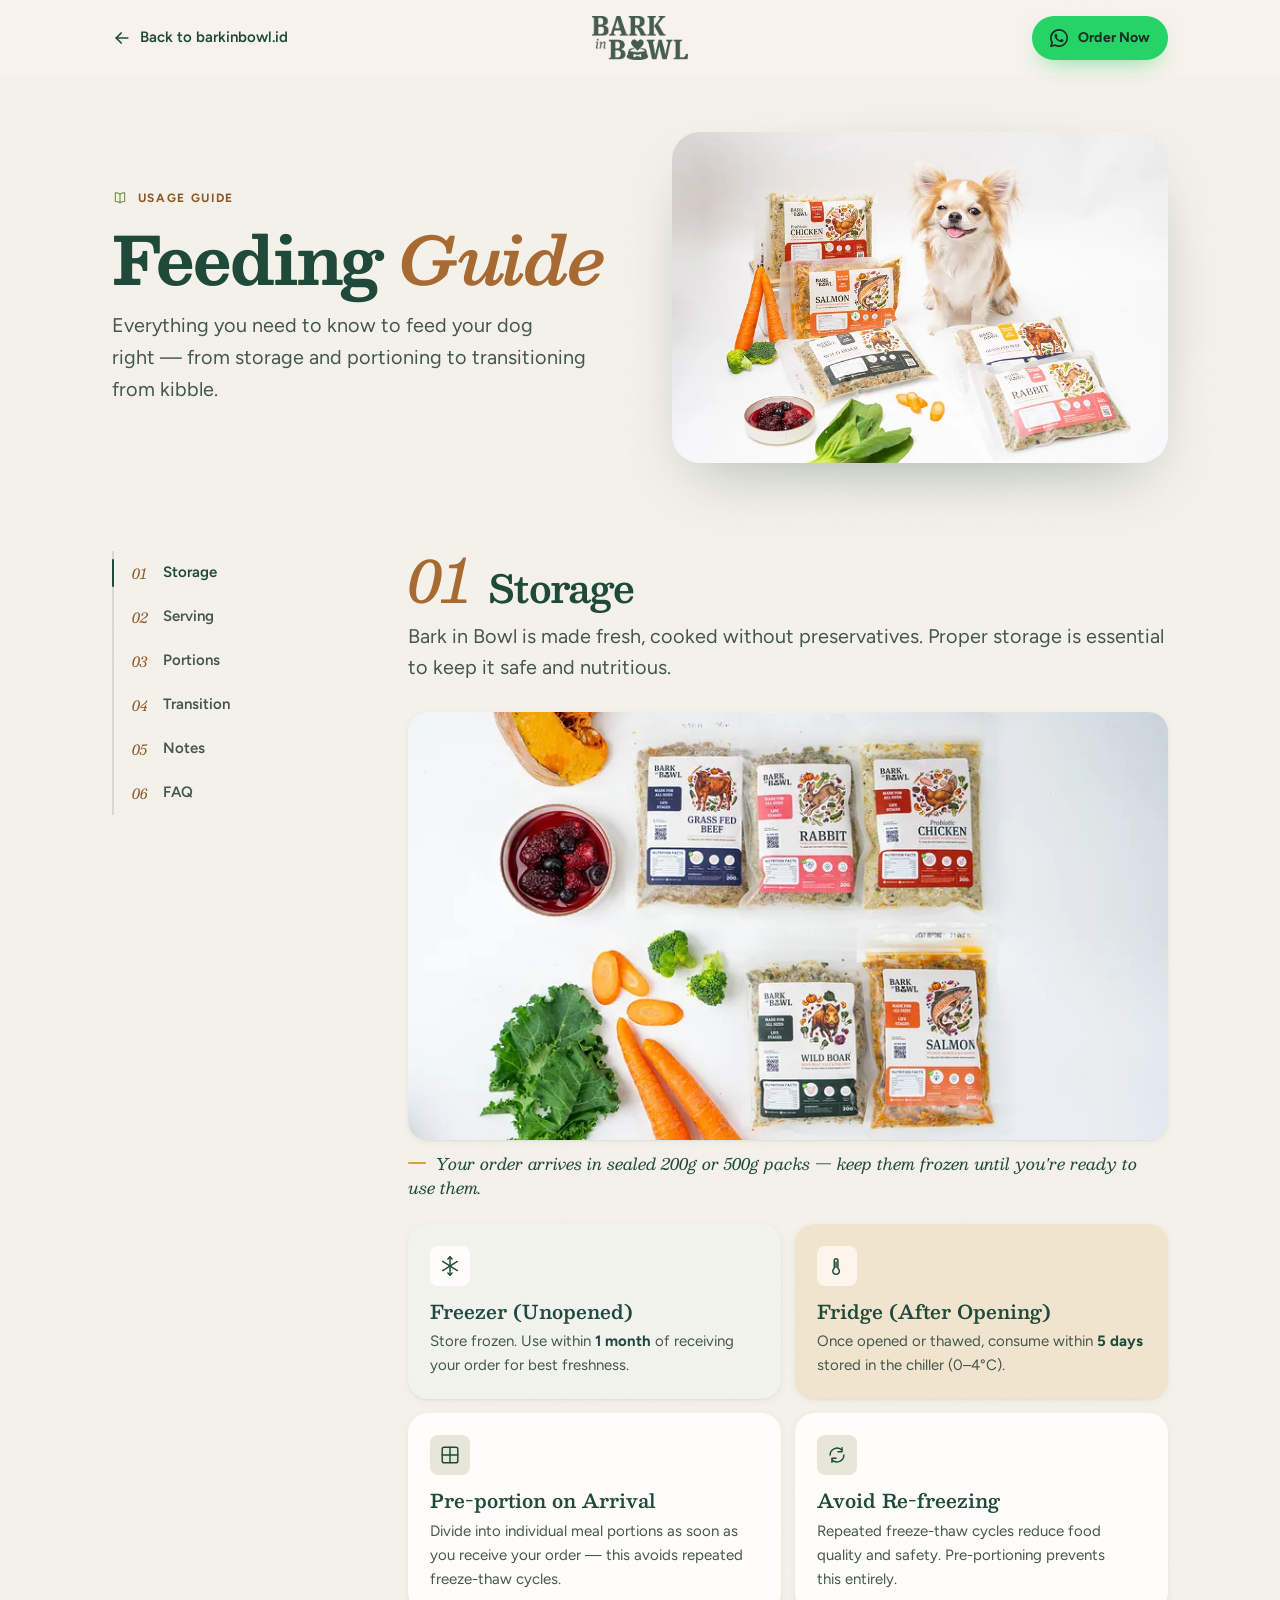
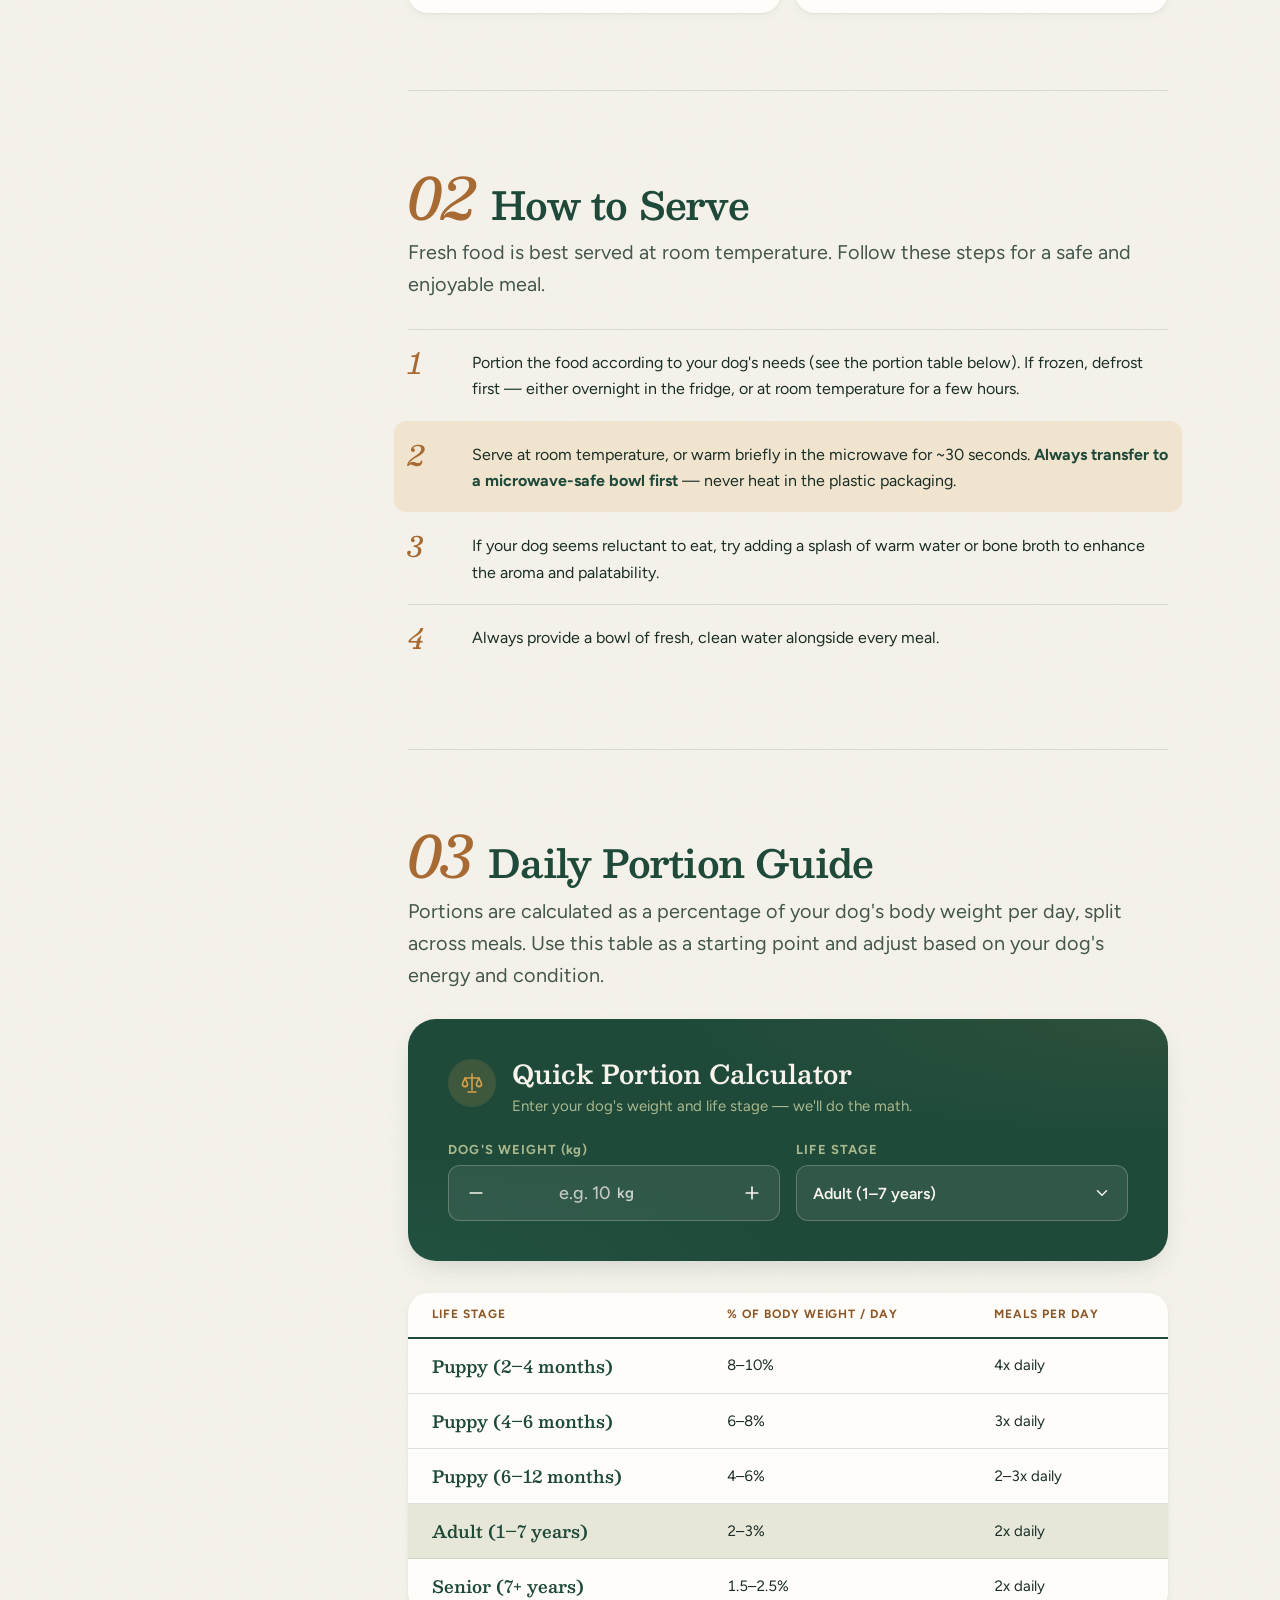
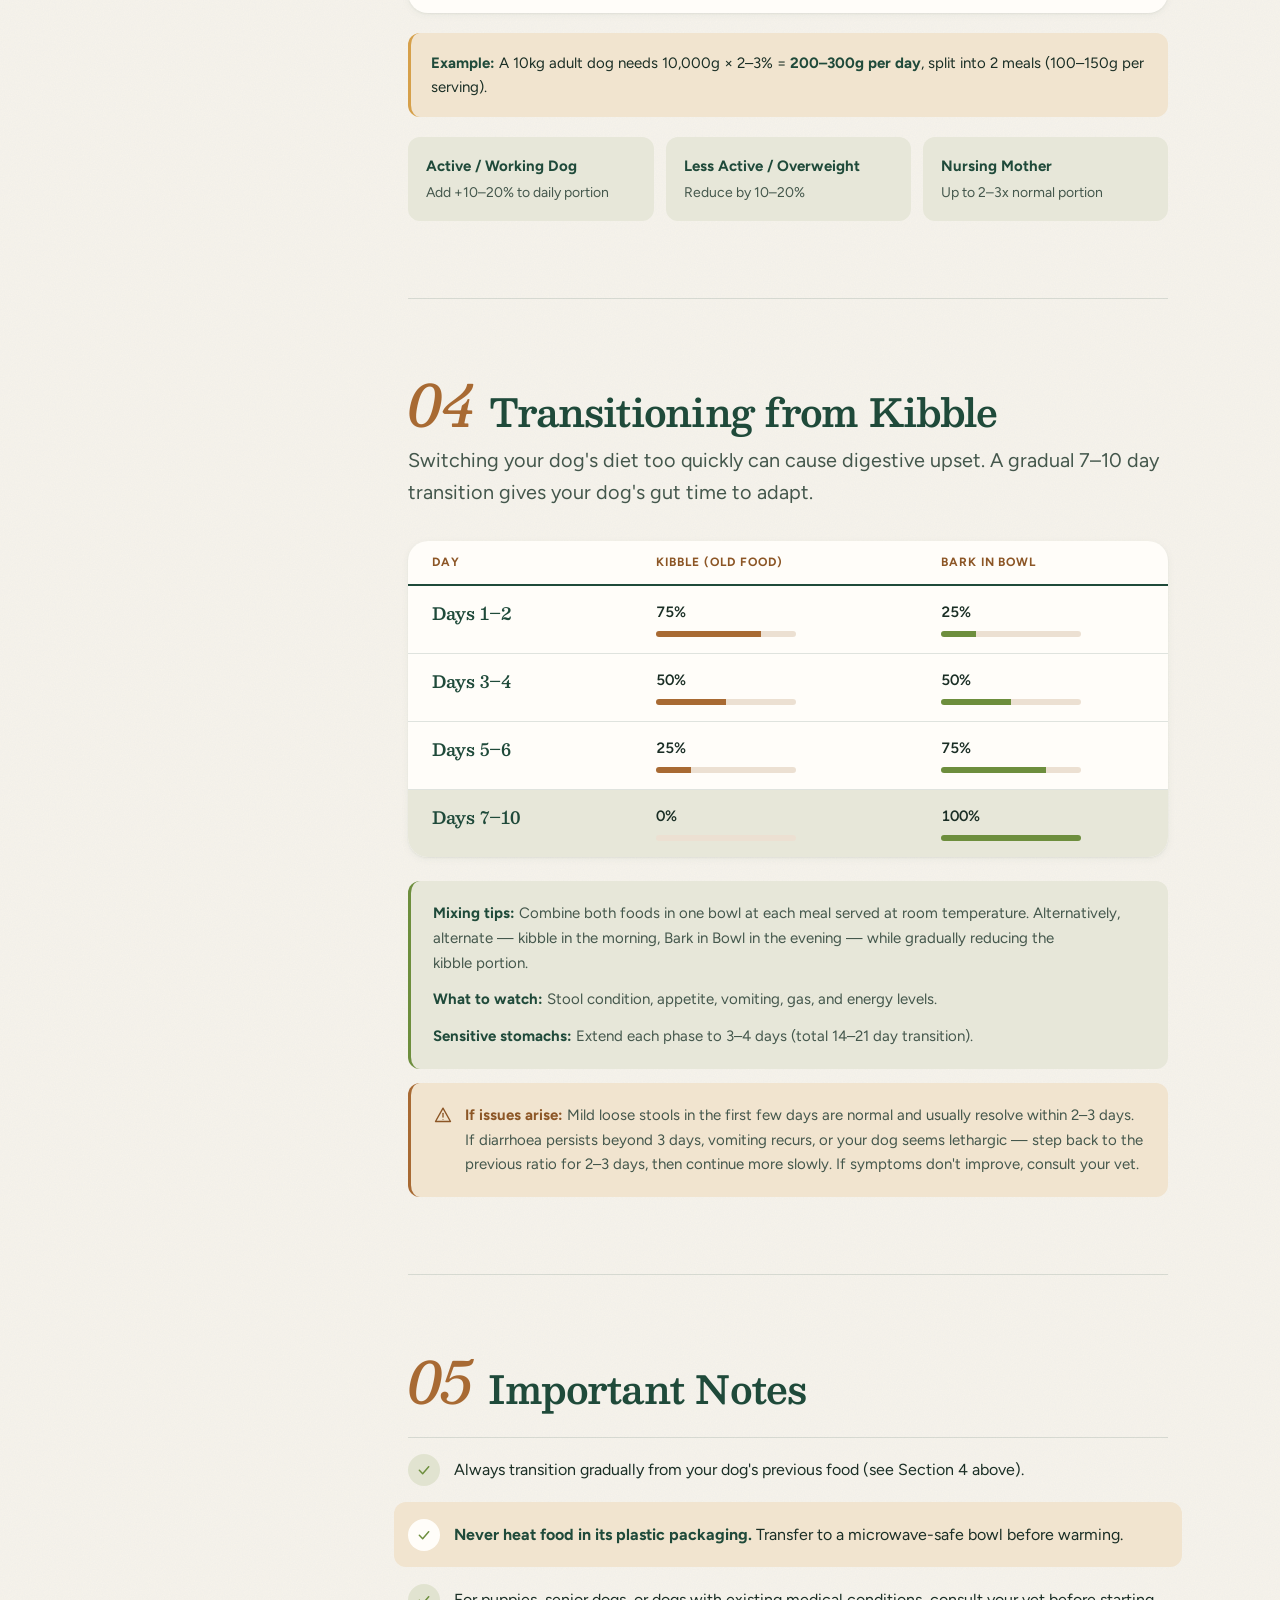
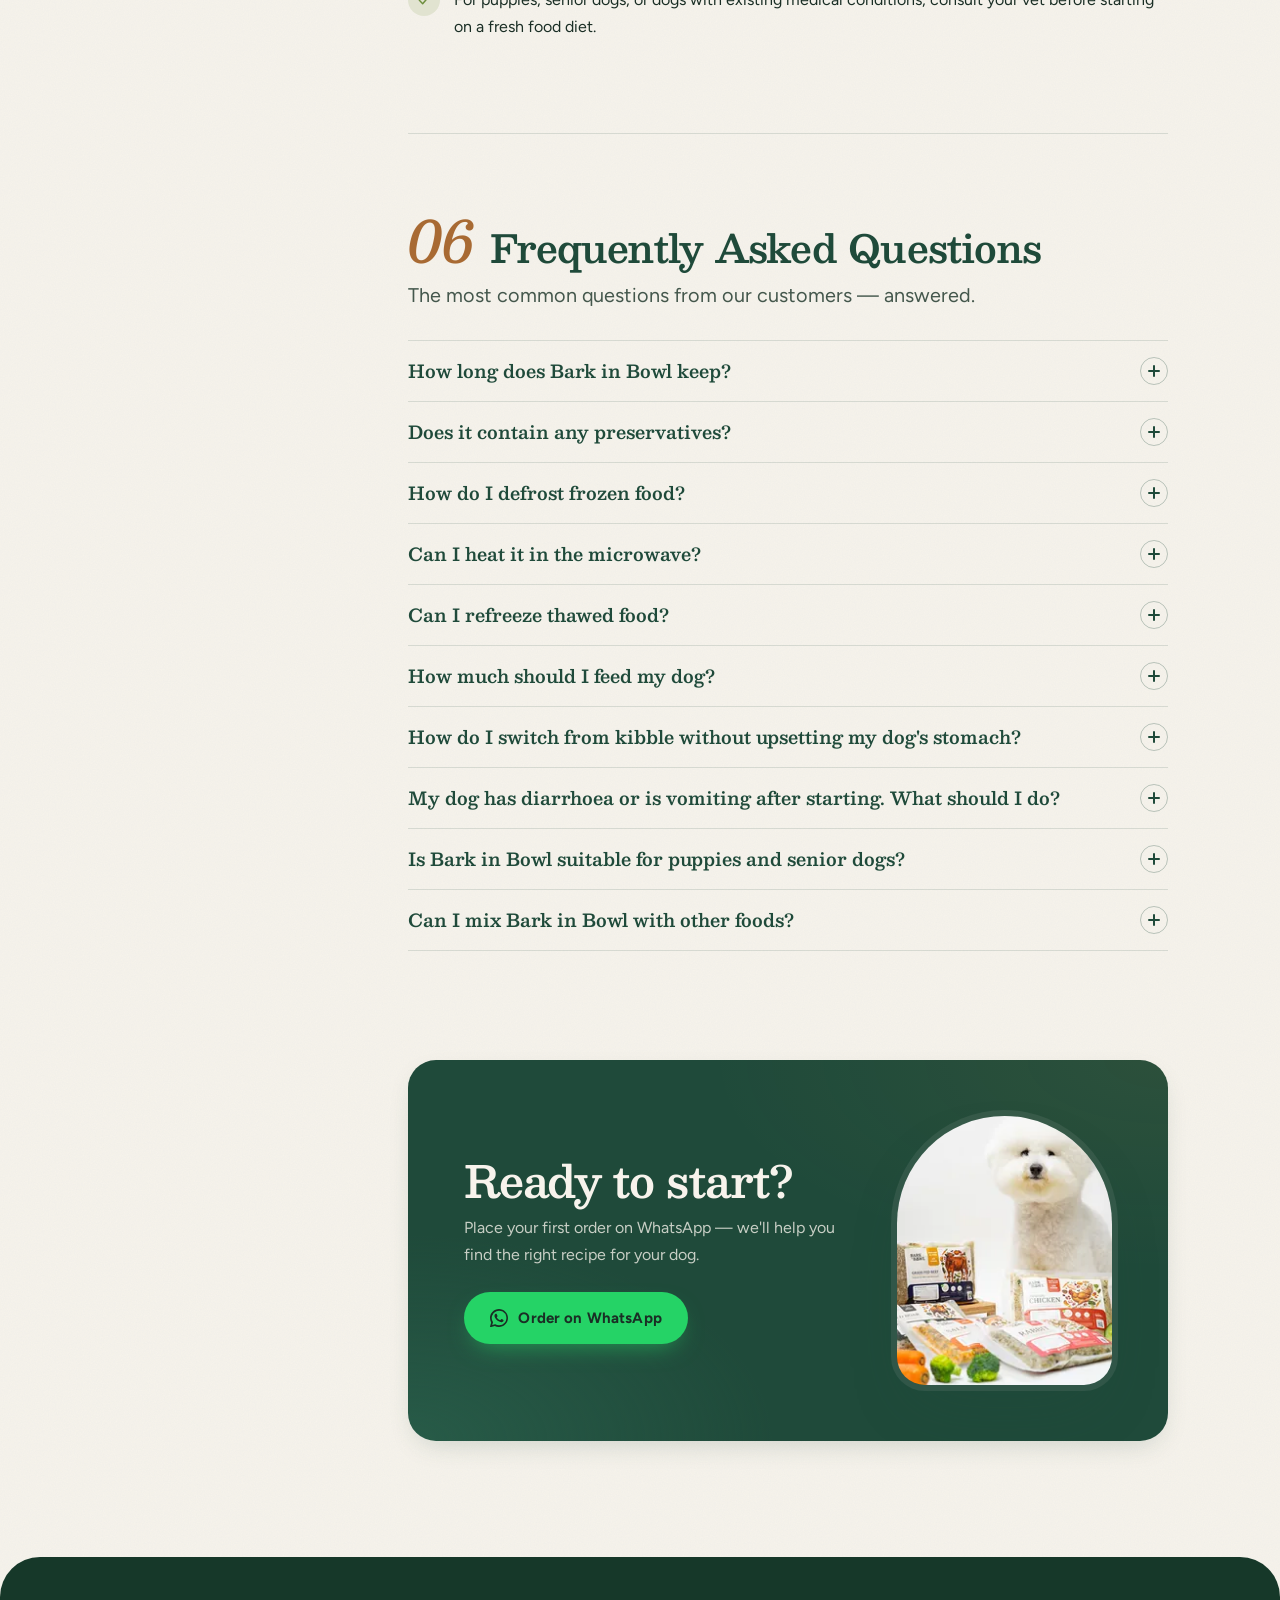
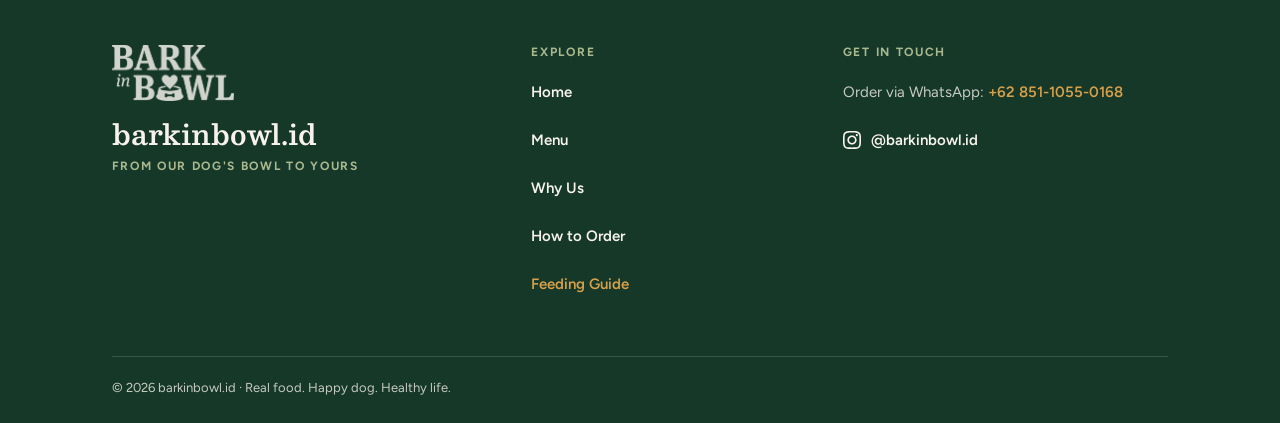
==== commit 5fccb5fb: "Switch fonts to Besley + Figtree Besley's slab serif matches the logo; headings resized so the wider" ====
--- a/GuidePage/index.html
+++ b/GuidePage/index.html
@@ -15,8 +15,8 @@
   <script>document.documentElement.classList.add('js')</script>
   <link rel="preconnect" href="https://fonts.googleapis.com">
   <link rel="preconnect" href="https://fonts.gstatic.com" crossorigin>
-  <link href="https://fonts.googleapis.com/css2?family=Fraunces:ital,opsz,wght@0,9..144,400..700;1,9..144,400..600&family=Plus+Jakarta+Sans:wght@400..700&display=swap" rel="stylesheet">
-  <link rel="stylesheet" href="guide.css?v=20261028">
+  <link href="https://fonts.googleapis.com/css2?family=Besley:ital,wght@0,400..700;1,400..600&family=Figtree:ital,wght@0,400..700;1,400..500&display=swap" rel="stylesheet">
+  <link rel="stylesheet" href="guide.css?v=20261028b">
   <link rel="icon" href="../src/favicon-32.png?v=20260917" sizes="32x32" type="image/png">
   <link rel="icon" href="../src/favicon-96.png?v=20260917" sizes="96x96" type="image/png">
   <link rel="apple-touch-icon" href="../src/apple-touch-icon.png?v=20260917">
--- a/GuidePage/guide.css
+++ b/GuidePage/guide.css
@@ -29,10 +29,10 @@
   --acc-rabbit:#f0a840; --acc-salmon:#e8927c; --acc-boar:#8a5a3b; --acc-chicken:#e0b23a; --acc-beef:#a4442e;
 
   /* ── Type ── */
-  --font-display:'Fraunces',Georgia,'Times New Roman',serif;
-  --font-body:'Plus Jakarta Sans',system-ui,-apple-system,'Segoe UI',sans-serif;
-  --fs-display:clamp(2.625rem,1.6rem + 4.4vw,5.25rem);
-  --fs-h2:clamp(2rem,1.45rem + 2.4vw,3.5rem);
+  --font-display:'Besley',Georgia,'Times New Roman',serif;
+  --font-body:'Figtree',system-ui,-apple-system,'Segoe UI',sans-serif;
+  --fs-display:clamp(2.5rem,1.6rem + 3.6vw,4.375rem);
+  --fs-h2:clamp(1.875rem,1.4rem + 2vw,3rem);
   --fs-h3:clamp(1.375rem,1.2rem + .8vw,1.75rem);
   --fs-h4:1.1875rem;
   --fs-lead:clamp(1.0625rem,1rem + .3vw,1.25rem);
@@ -89,7 +89,7 @@
 a{color:inherit}
 button,input,select{font:inherit;color:inherit}
 [hidden]{display:none!important}
-h1,h2,h3,h4{font-family:var(--font-display);font-weight:600;color:var(--forest);font-variation-settings:"opsz" 72;text-wrap:balance}
+h1,h2,h3,h4{font-family:var(--font-display);font-weight:600;color:var(--forest);text-wrap:balance}
 p{text-wrap:pretty}
 em{font-style:italic;font-weight:500}
 .container{width:min(100% - 2*var(--gutter),var(--container));margin-inline:auto}
@@ -115,7 +115,7 @@
 
 /* ── Section header ── */
 .sec-head{display:grid;gap:16px;margin-bottom:clamp(32px,5vw,56px);max-width:62ch;justify-items:start}
-.sec-title{font-size:var(--fs-h2);line-height:1.04;letter-spacing:-.02em}
+.sec-title{font-size:var(--fs-h2);line-height:1.08;letter-spacing:-.025em}
 .sec-sub{font-size:var(--fs-lead);line-height:1.6;color:var(--text-2);max-width:56ch}
 .on-dark .sec-title{color:var(--on-dark)}
 .on-dark .sec-sub{color:var(--on-dark-2)}
@@ -222,7 +222,7 @@
 .sheet-close svg{width:26px;height:26px}
 .sheet-links{display:grid;margin-top:8px}
 .sheet-links a{display:flex;align-items:baseline;gap:16px;min-height:64px;padding:12px 0;border-bottom:1px solid var(--line-dark);
-  font:600 clamp(2rem,8vw,2.75rem)/1.1 var(--font-display);font-variation-settings:"opsz" 72;color:var(--on-dark);text-decoration:none;letter-spacing:-.01em}
+  font:600 clamp(2rem,8vw,2.75rem)/1.1 var(--font-display);color:var(--on-dark);text-decoration:none;letter-spacing:-.01em}
 .sheet-links .n{font:italic 400 1rem/1 var(--font-display);color:var(--honey);min-width:22px}
 .sheet-links a[aria-current="page"]{color:var(--honey)}
 .sheet-foot{margin-top:auto;display:grid;gap:8px;justify-items:start;padding-top:16px}
@@ -259,7 +259,7 @@
   padding:clamp(56px,7vw,88px) 0 calc(24px + env(safe-area-inset-bottom));font-size:var(--fs-sm)}
 .footer-grid{display:grid;gap:40px}
 .footer-logo-img{height:56px;width:auto;filter:brightness(0) invert(.96) sepia(.08)}
-.footer-logo{margin-top:18px;font:600 1.75rem/1.1 var(--font-display);font-variation-settings:"opsz" 72;color:var(--on-dark)}
+.footer-logo{margin-top:18px;font:600 1.75rem/1.1 var(--font-display);color:var(--on-dark)}
 .footer-tagline,.footer-h{margin-top:10px;font:700 var(--fs-eyebrow)/1.3 var(--font-body);letter-spacing:.14em;text-transform:uppercase;color:var(--sage)}
 .footer-h{margin:0 0 8px}
 .footer-links a,.footer .ig-handle{display:inline-flex;align-items:center;gap:10px;min-height:48px;min-width:44px;color:var(--on-dark);text-decoration:none;font-weight:600;
@@ -319,8 +319,8 @@
 .eyebrow--icon::before{display:none}
 .eyebrow--icon{gap:10px}
 .eyebrow--icon svg{width:16px;height:16px;color:var(--leaf)}
-.guide-title{font-size:var(--fs-display);line-height:.98;letter-spacing:-.025em;margin-top:18px}
-.guide-title em{color:var(--brown);font-weight:500}
+.guide-title{font-size:calc(var(--fs-display) * .94);font-weight:700;line-height:1.04;letter-spacing:-.03em;margin-top:18px}
+.guide-title em{color:var(--brown);font-weight:600;letter-spacing:-.02em}
 .guide-intro{font-size:var(--fs-lead);line-height:1.6;color:var(--text-2);max-width:46ch;margin-top:18px}
 .guide-hero-media{position:relative;margin:0}
 .guide-hero-media::before{content:"";position:absolute;inset:-12% -10% -14% -6%;z-index:-1;pointer-events:none;
@@ -389,7 +389,7 @@
 .guide-content > .guide-section:first-child{border-top:0;padding-top:clamp(32px,4vw,48px)}
 @media (min-width:1100px){ .guide-section{scroll-margin-top:calc(var(--nav-h) + 32px)} }
 .gs-head{display:flex;align-items:baseline;gap:16px}
-.gs-num{font:italic 400 var(--fs-numeral)/1 var(--font-display);font-variation-settings:"opsz" 144;color:var(--brown);flex:none;letter-spacing:-.02em}
+.gs-num{font:italic 500 var(--fs-numeral)/1 var(--font-display);color:var(--brown);flex:none;letter-spacing:-.02em}
 .gs-head h2{font-size:calc(var(--fs-h2) * .8);line-height:1.06;letter-spacing:-.02em}
 .section-intro{font-size:var(--fs-lead);line-height:1.6;color:var(--text-2);max-width:62ch;margin:12px 0 28px}
 .gs-head + :not(.section-intro){margin-top:28px}
@@ -411,7 +411,7 @@
 .storage-card--freezer .s-icon{background:var(--surface)}
 .storage-card--fridge .s-icon{background:rgba(255,253,249,.7)}
 .s-icon svg{width:22px;height:22px}
-.storage-card h4{font-size:var(--fs-h4);line-height:1.25;margin:14px 0 6px;font-variation-settings:"opsz" 24}
+.storage-card h4{font-size:var(--fs-h4);line-height:1.25;margin:14px 0 6px}
 .storage-card p{font-size:var(--fs-sm);line-height:1.6;color:var(--text-2)}
 .storage-card strong{color:var(--forest);font-weight:700}
 @media (min-width:560px){ .storage-cards{grid-template-columns:1fr 1fr} }
@@ -419,7 +419,7 @@
 /* ── 02 Serving ── */
 .serve-list,.notes-list{list-style:none}
 .serve-list li{display:grid;grid-template-columns:48px 1fr;gap:16px;padding:18px 0;border-top:1px solid var(--line)}
-.s-num{font:italic 400 1.75rem/1.1 var(--font-display);color:var(--brown);font-variation-settings:"opsz" 144}
+.s-num{font:italic 500 1.75rem/1.1 var(--font-display);color:var(--brown)}
 .serve-list p,.notes-list p{font-size:var(--fs-body);color:var(--text);padding-top:2px}
 .serve-list strong,.notes-list strong{color:var(--forest);font-weight:700}
 .serve-list .is-key,.notes-list .is-key{background:var(--honey-tint);border-radius:var(--r-sm);padding-inline:14px;margin-inline:-14px;border-top-color:transparent}
@@ -432,7 +432,7 @@
 .calc-header{display:flex;gap:16px;align-items:flex-start}
 .calc-icon{flex:none;width:48px;height:48px;border-radius:50%;display:grid;place-items:center;background:rgba(214,160,74,.16);color:var(--honey)}
 .calc-icon svg{width:24px;height:24px}
-.calc-header h3{font-size:1.625rem;line-height:1.15;color:var(--on-dark);font-variation-settings:"opsz" 24}
+.calc-header h3{font-size:1.625rem;line-height:1.15;color:var(--on-dark)}
 .calc-header p{font-size:var(--fs-sm);color:var(--sage);margin-top:6px;line-height:1.5}
 .calc-fields{display:grid;gap:16px;margin-top:24px}
 .calc-field{display:grid;gap:8px;align-content:start}
@@ -467,7 +467,7 @@
 .calc-result{display:grid;grid-template-columns:1fr 1fr;gap:10px;margin-top:20px;container-type:inline-size}
 .calc-stat{display:flex;flex-direction:column;gap:8px;justify-content:space-between;min-width:0;padding:16px;border-radius:var(--r-sm);background:rgba(22,56,41,.4);border:1px solid rgba(247,243,236,.1)}
 .calc-stat:first-child{grid-column:1/-1}
-.calc-num{font:600 1.375rem/1.1 var(--font-display);font-variation-settings:"opsz" 72;color:var(--honey);letter-spacing:-.01em}
+.calc-num{font:600 clamp(1.125rem,6.6cqi,1.375rem)/1.1 var(--font-display);color:var(--honey);letter-spacing:-.01em}
 .calc-stat:first-child .calc-num{font-size:clamp(2rem,1.6rem + 2vw,2.5rem)}
 .calc-label{font:700 .75rem/1.3 var(--font-body);letter-spacing:.08em;text-transform:uppercase;color:var(--sage)}
 .calc-packs-vals{display:flex;flex-direction:column;gap:4px}
@@ -493,7 +493,7 @@
 .table-wrap tbody tr:last-child td{border-bottom:0}
 .table-wrap th:first-child,.table-wrap td:first-child{padding-left:16px}
 .table-wrap th:last-child,.table-wrap td:last-child{padding-right:16px}
-.table-wrap td:first-child{font:600 1rem/1.3 var(--font-display);font-variation-settings:"opsz" 24;color:var(--forest)}
+.table-wrap td:first-child{font:600 1rem/1.3 var(--font-display);color:var(--forest)}
 .td-sub{display:block;margin-top:2px;font:500 .8125rem/1.35 var(--font-body);color:var(--muted-ink)}
 @media (min-width:375px){ .td-sub{white-space:nowrap} }
 .portion-table tr.is-adult td{background:var(--sage-tint)}
@@ -541,7 +541,7 @@
 .faq-list{border-top:1px solid var(--line)}
 .faq{border-bottom:1px solid var(--line)}
 .faq summary{list-style:none;display:flex;align-items:center;justify-content:space-between;gap:16px;min-height:60px;padding:16px 0;cursor:pointer;
-  font:600 1.125rem/1.35 var(--font-display);font-variation-settings:"opsz" 24;color:var(--forest);transition:color var(--dur-1)}
+  font:600 1.125rem/1.35 var(--font-display);color:var(--forest);transition:color var(--dur-1)}
 .faq summary::-webkit-details-marker{display:none}
 .faq summary::marker{content:""}
 .faq summary:focus-visible{outline-offset:2px}
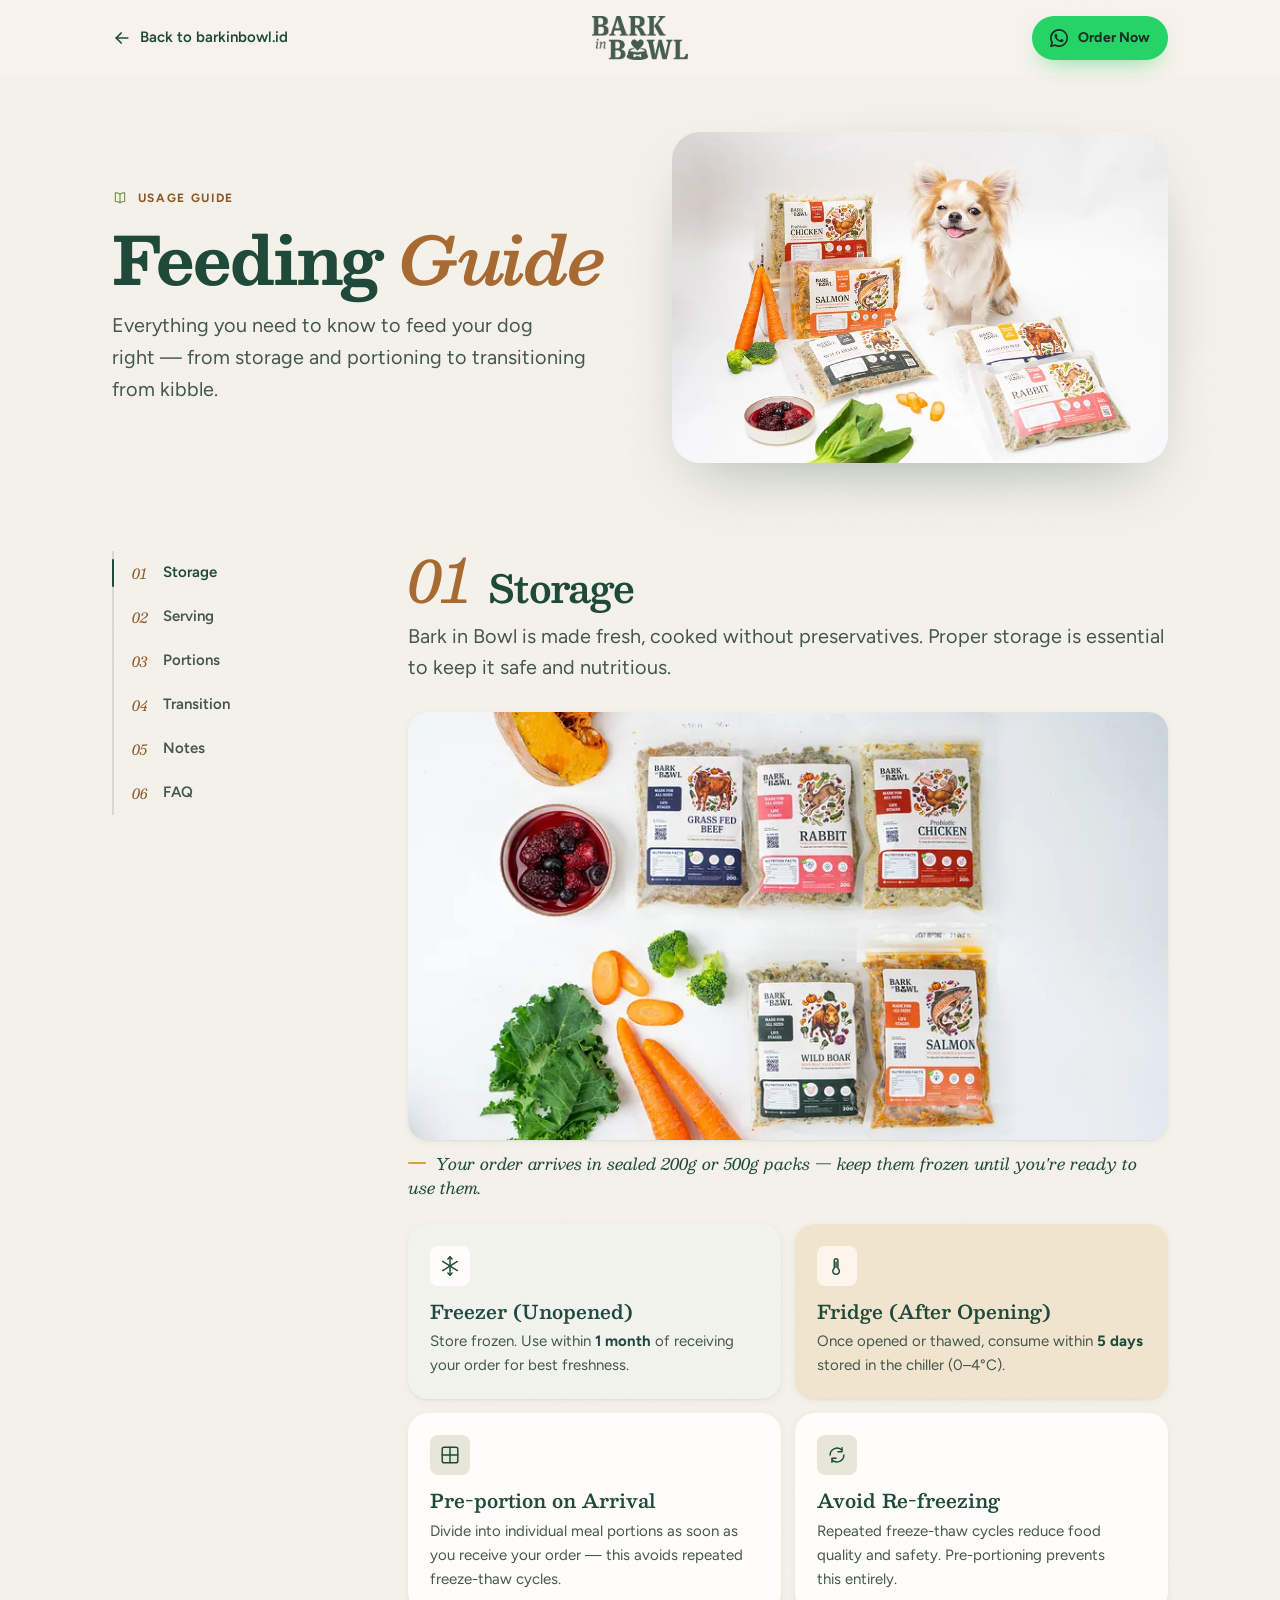
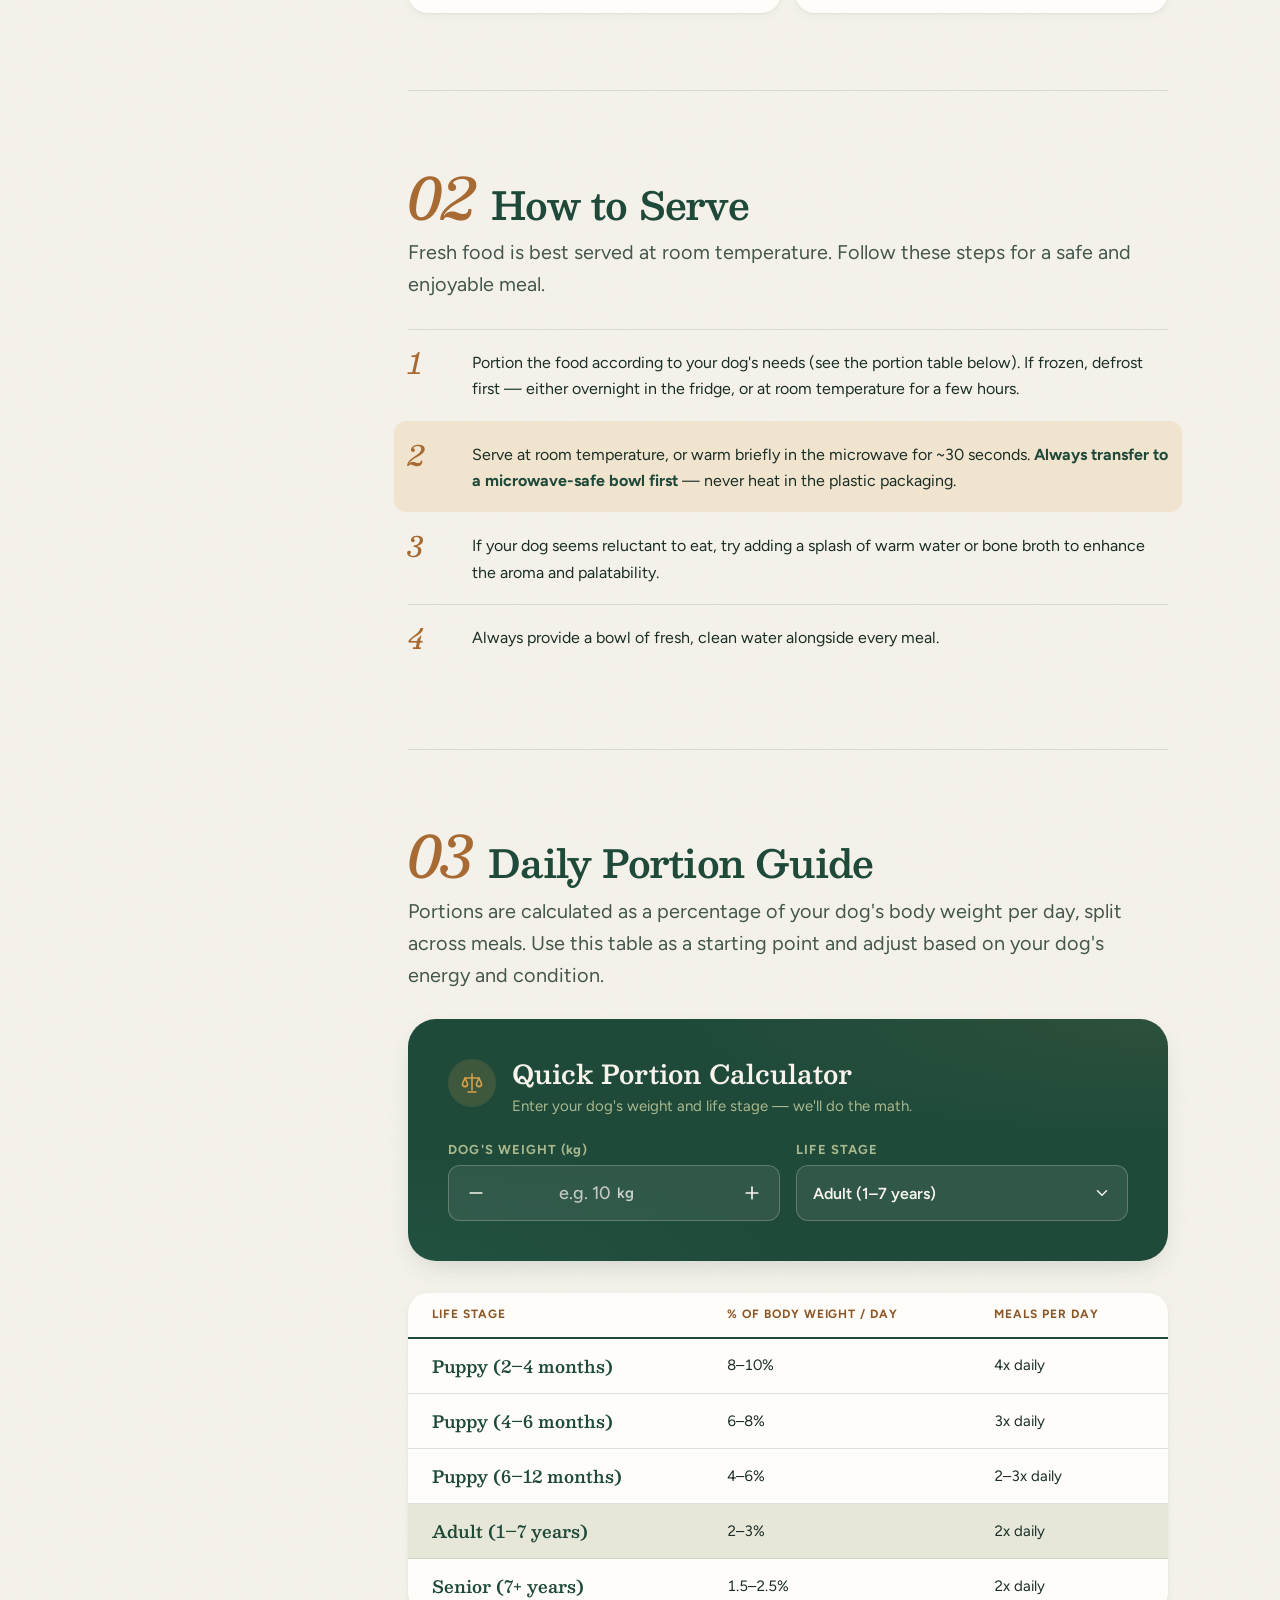
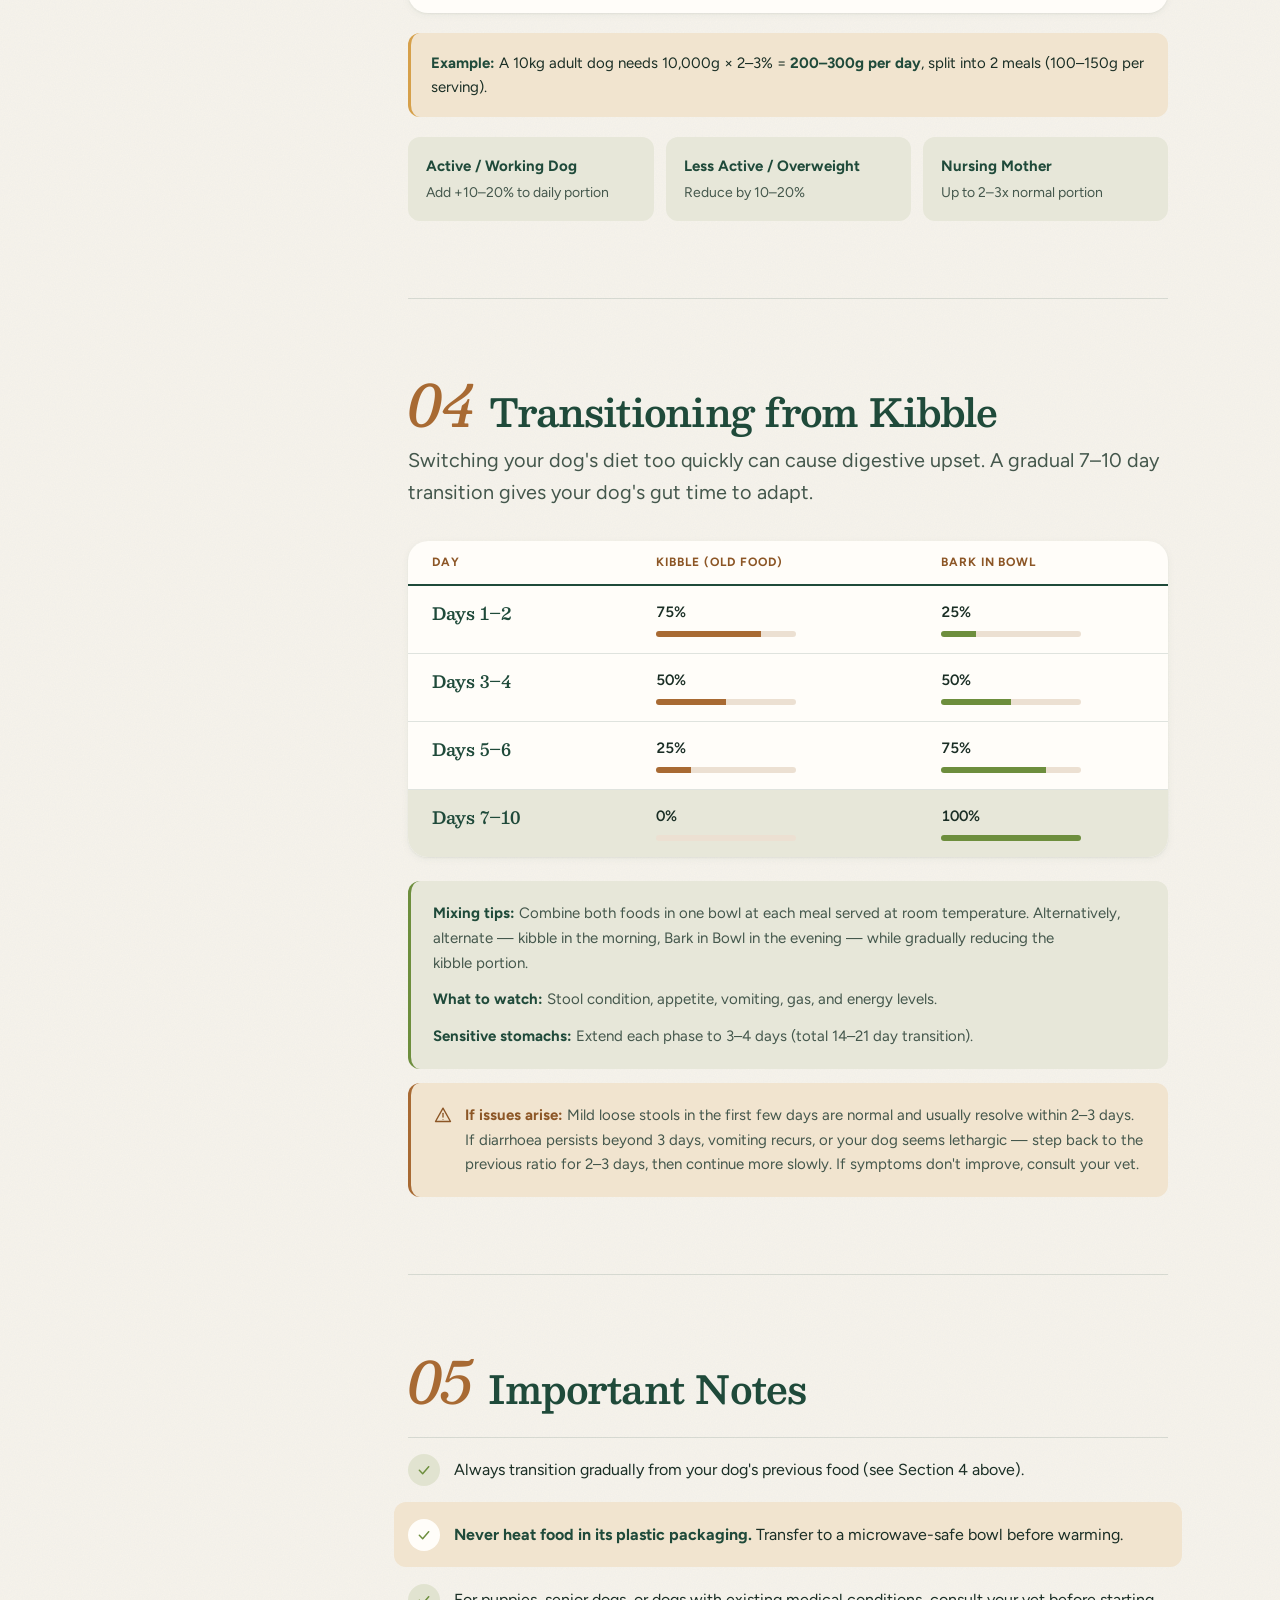
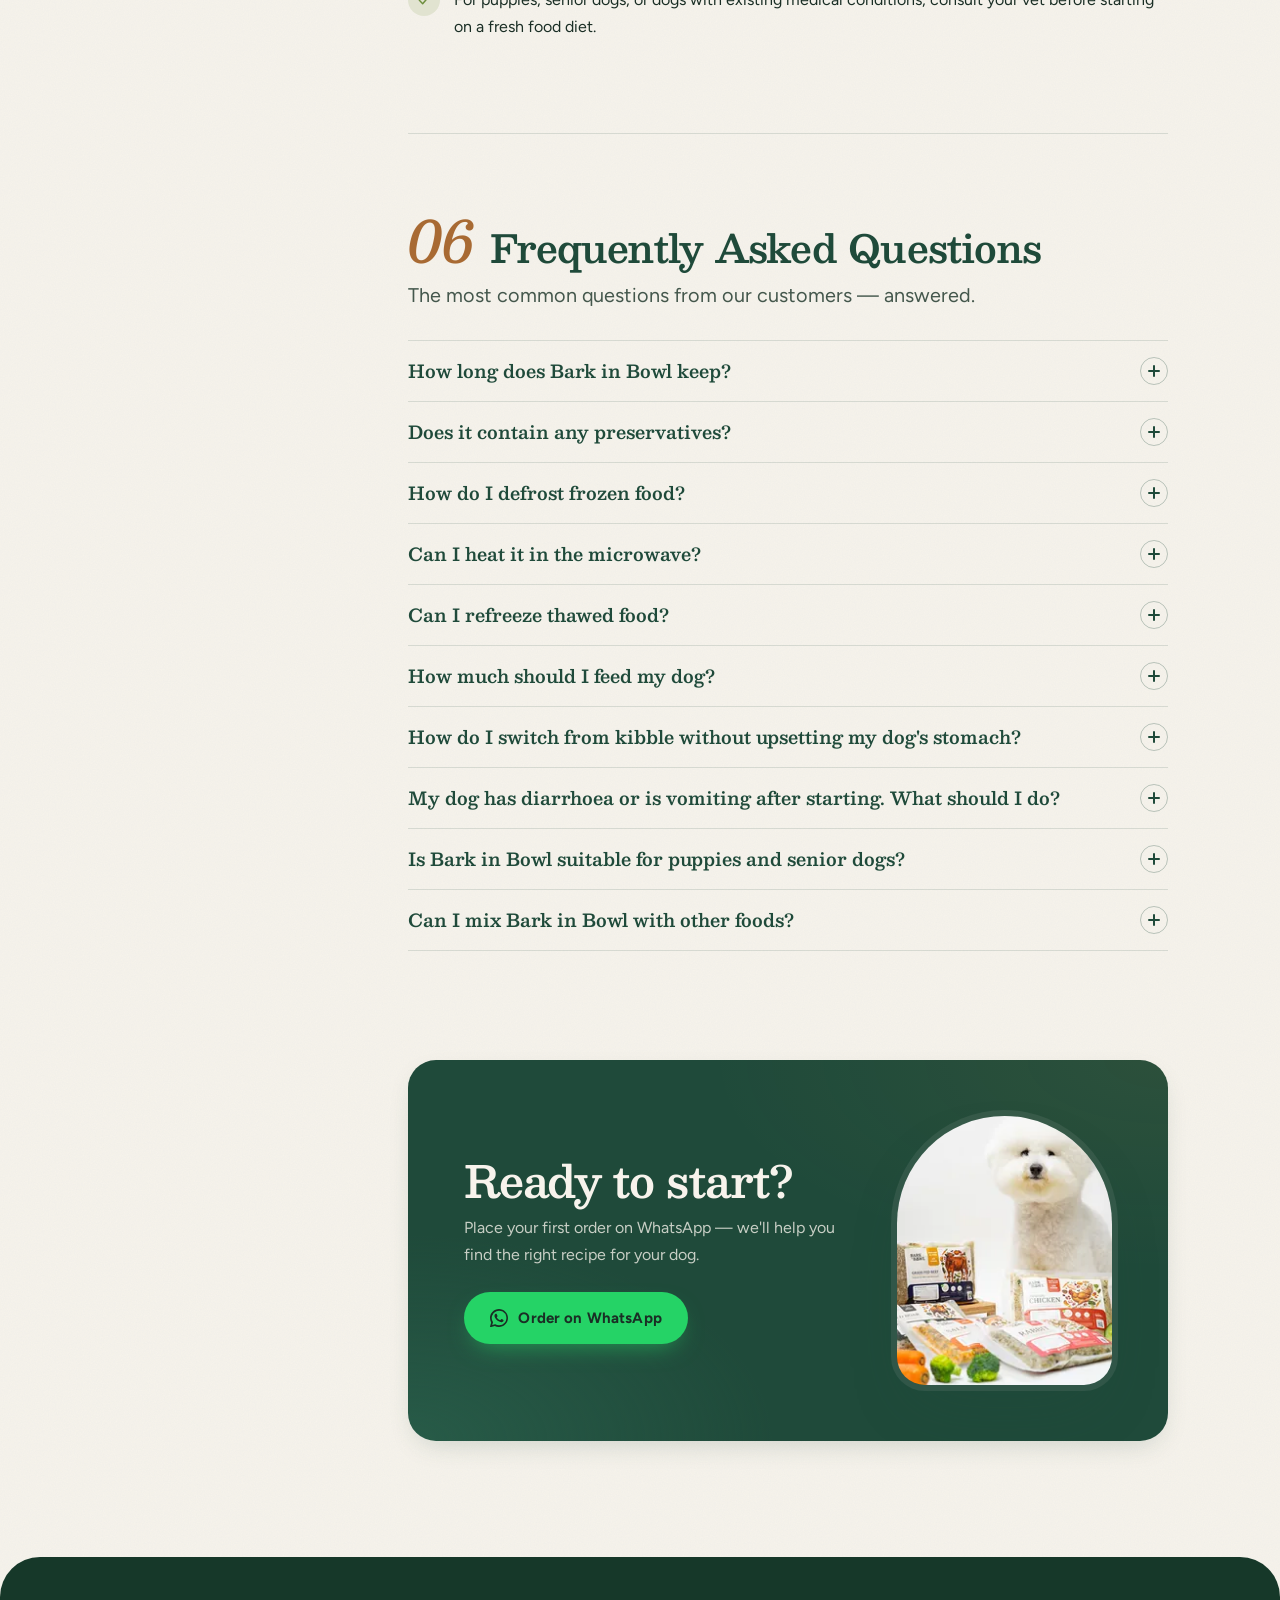
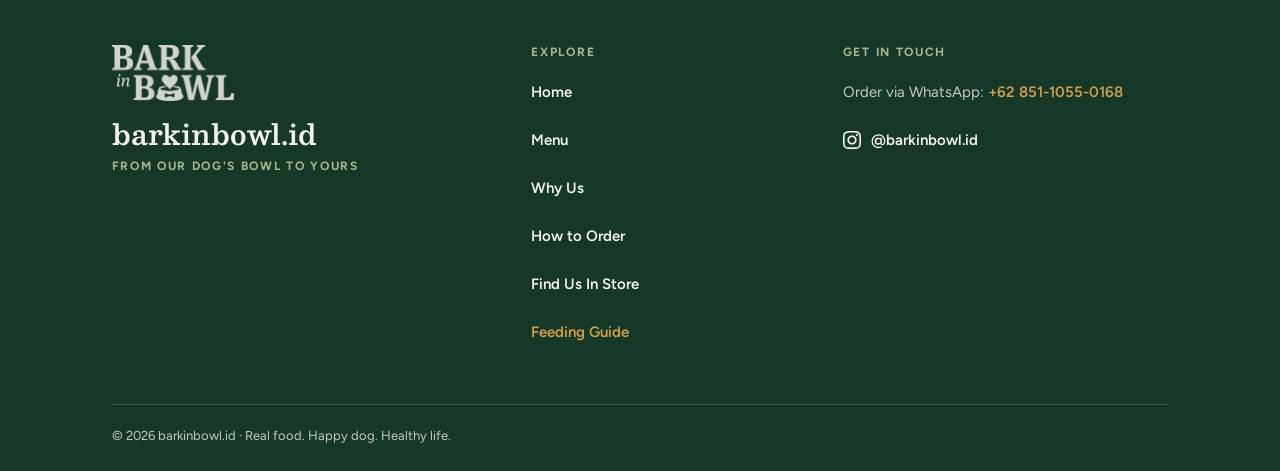
==== commit ec70e0c8: "Add "Find us in store" section with street maps for both stores - New Stores section (nav, mobile me" ====
--- a/GuidePage/index.html
+++ b/GuidePage/index.html
@@ -283,6 +283,7 @@
         <li><a href="../#menu">Menu</a></li>
         <li><a href="../#why">Why Us</a></li>
         <li><a href="../#order">How to Order</a></li>
+        <li><a href="../#stores">Find Us In Store</a></li>
         <li><a href="./" aria-current="page">Feeding Guide</a></li>
       </ul>
     </nav>
@@ -314,7 +315,8 @@
     <li><a href="../#menu"><span class="n" aria-hidden="true">02</span>Menu</a></li>
     <li><a href="../#why"><span class="n" aria-hidden="true">03</span>Why Us</a></li>
     <li><a href="../#order"><span class="n" aria-hidden="true">04</span>How to Order</a></li>
-    <li><a href="./" aria-current="page"><span class="n" aria-hidden="true">05</span>Feeding Guide</a></li>
+    <li><a href="../#stores"><span class="n" aria-hidden="true">05</span>Stores</a></li>
+    <li><a href="./" aria-current="page"><span class="n" aria-hidden="true">06</span>Feeding Guide</a></li>
   </ol>
   <div class="sheet-foot">
     <a class="btn btn-wa btn-block" href="https://wa.me/6285110550168?text=Hi!%20I'd%20like%20to%20place%20an%20order%20from%20barkinbowl.id" target="_blank" rel="noopener"><svg aria-hidden="true" focusable="false" viewBox="0 0 24 24" fill="currentColor"><path d="M17.472 14.382c-.297-.149-1.758-.867-2.03-.967-.273-.099-.471-.148-.67.15-.197.297-.767.966-.94 1.164-.173.199-.347.223-.644.075-.297-.15-1.255-.463-2.39-1.475-.883-.788-1.48-1.761-1.653-2.059-.173-.297-.018-.458.13-.606.134-.133.298-.347.446-.52.149-.174.198-.298.298-.497.099-.198.05-.371-.025-.52-.075-.149-.669-1.612-.916-2.207-.242-.579-.487-.5-.669-.51-.173-.008-.371-.01-.57-.01-.198 0-.52.074-.792.372-.272.297-1.04 1.016-1.04 2.479 0 1.462 1.065 2.875 1.213 3.074.149.198 2.096 3.2 5.077 4.487.709.306 1.262.489 1.694.625.712.227 1.36.195 1.871.118.571-.085 1.758-.719 2.006-1.413.248-.694.248-1.289.173-1.413-.074-.124-.272-.198-.57-.347z"/><path d="M12 0C5.373 0 0 5.373 0 12c0 2.126.555 4.122 1.528 5.856L.057 23.215a.75.75 0 00.928.928l5.36-1.471A11.955 11.955 0 0012 24c6.627 0 12-5.373 12-12S18.627 0 12 0zm0 21.75a9.75 9.75 0 01-4.96-1.356l-.354-.21-3.676 1.008 1.007-3.676-.21-.354A9.75 9.75 0 1112 21.75z"/></svg>Order Now</a>
